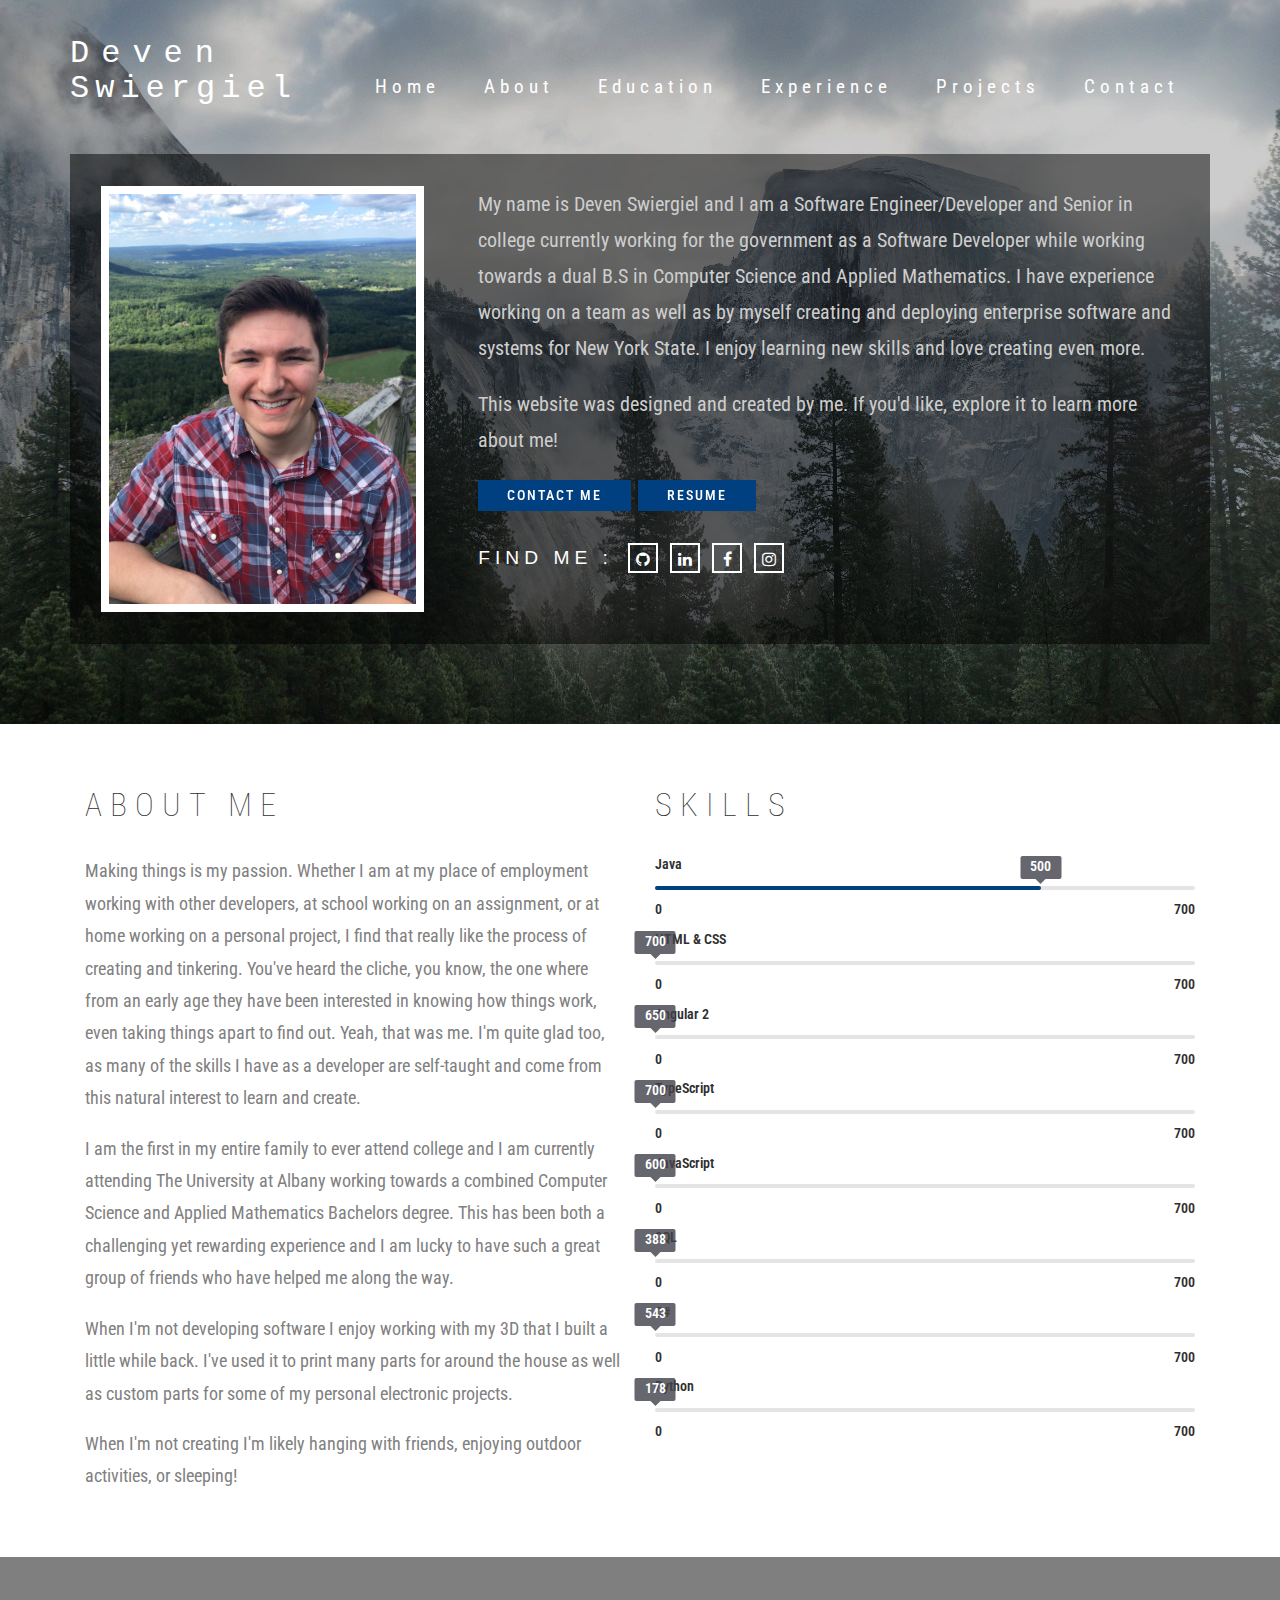
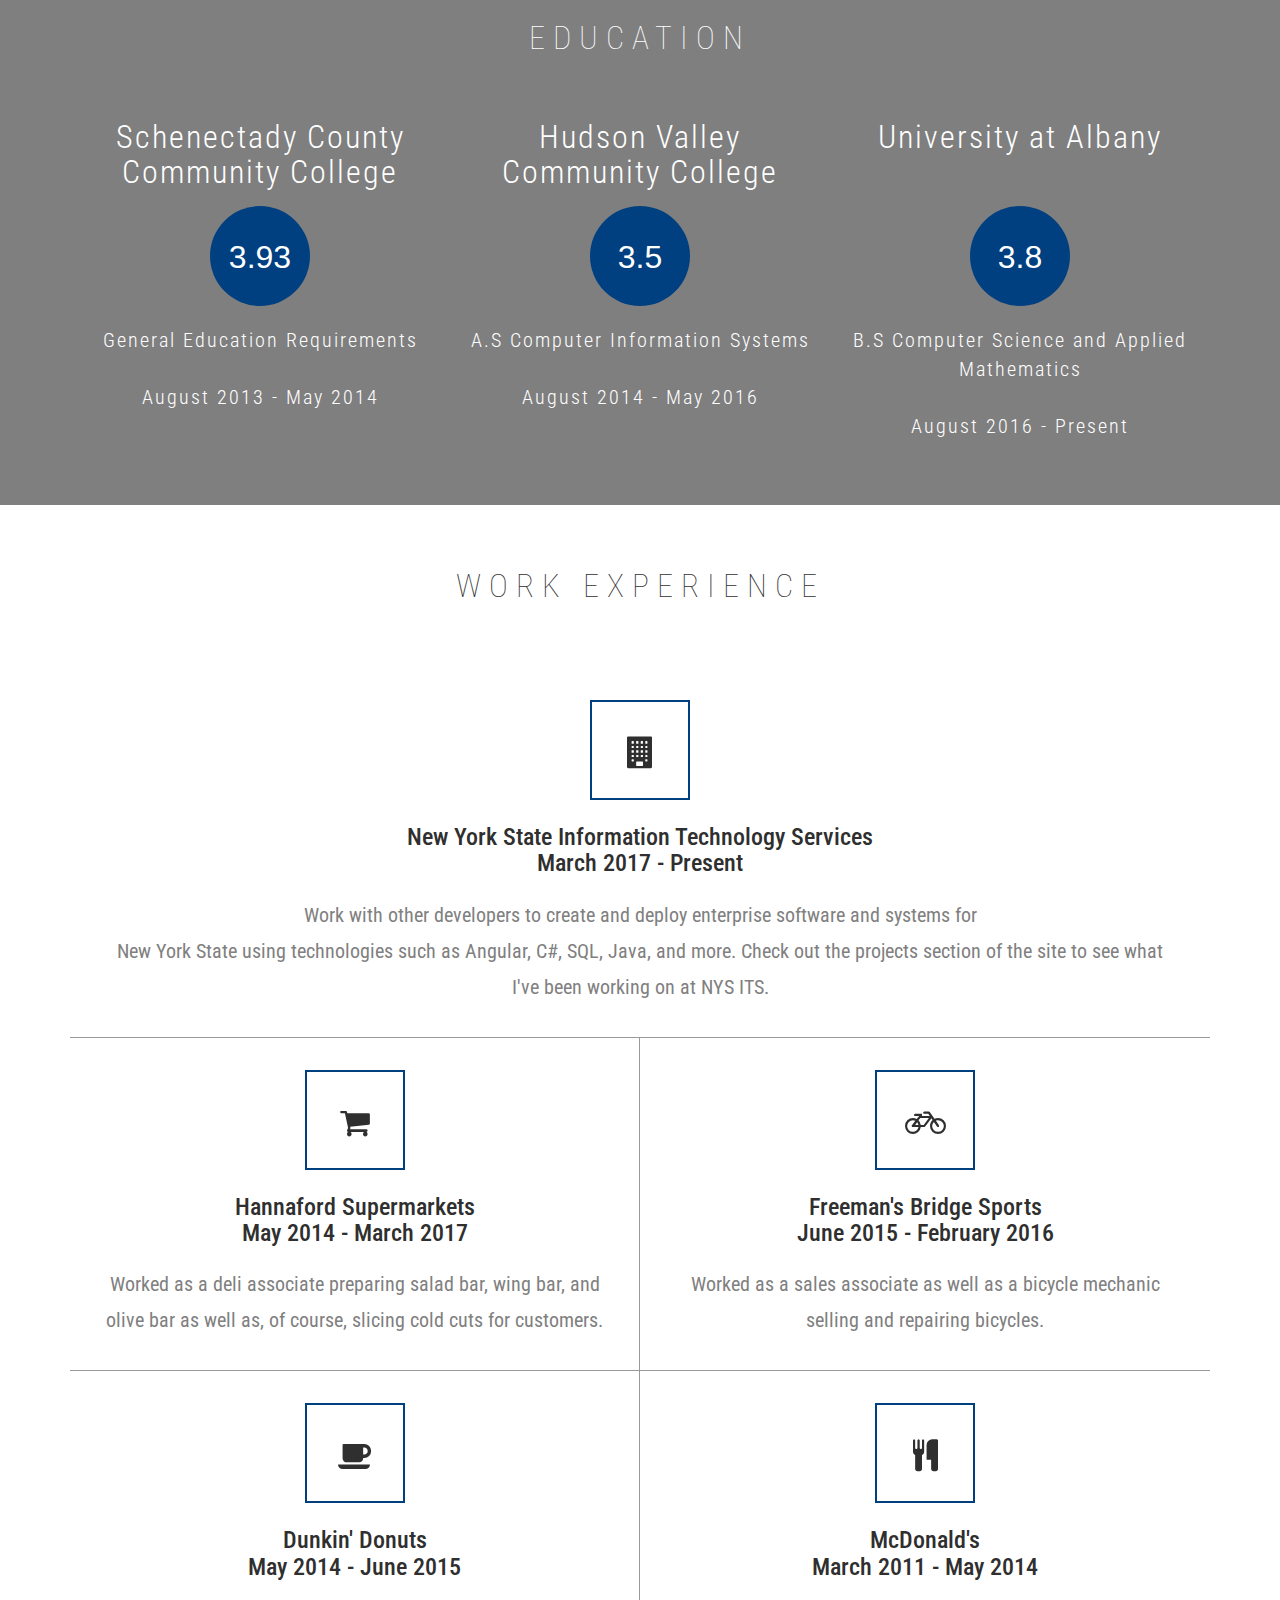
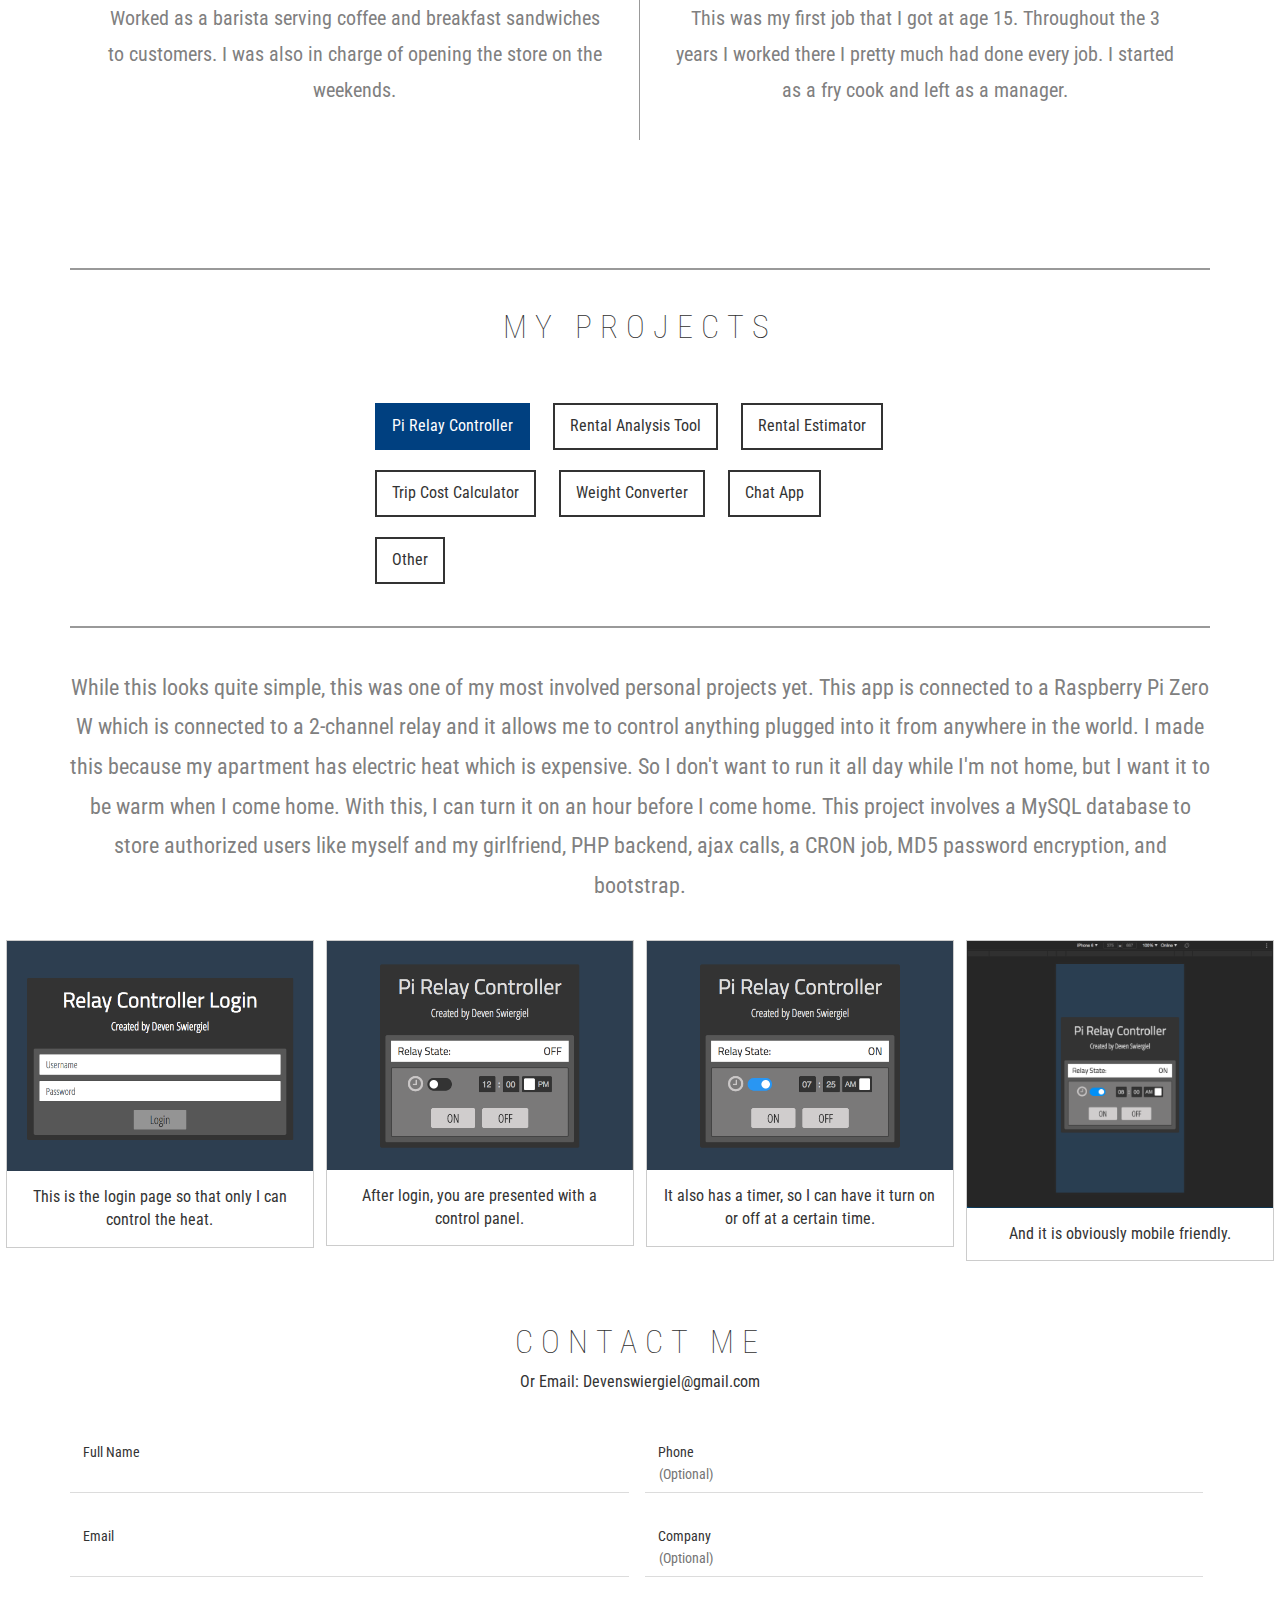
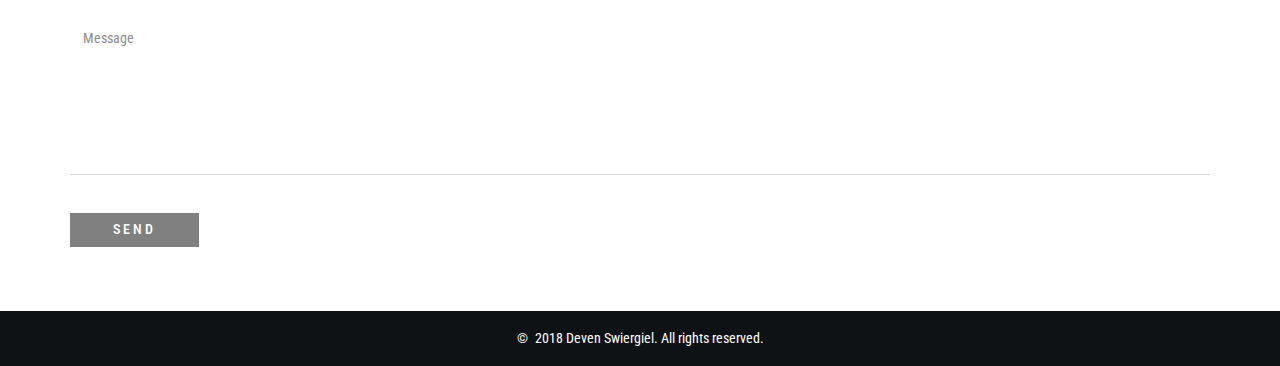
==== web/index.html @ 617fec5a "Works on rental analysis  tool section in projects" ====
<!--
Author: Deven Swiergiel
-->
<!DOCTYPE html>
<html lang="en">

<head>
    <title>Deven Swiergiel</title>
    <meta name="viewport" content="width=device-width, initial-scale=1">
    <meta http-equiv="Content-Type" content="text/html; charset=utf-8" />
    <meta name="keywords" content="Deven Swiergiel, Devin Swiergiel, Devin Sweirgile, Devon Sweirgiel, Devon Swiergiel, Devin Sweirgiel, Deven, Swiergiel, deven swiergile, devin, devon, deven swiergel, 
    swiergel, swiergile, scotia, ny, ualbany, University at Albany, albany, albany ny, devenswiergiel.com, devin swiergiel,
     devon swiergiel, Personal Website, Resume, Mobile, Responsive, Bootstrap Web Templates, 
	Smartphone Compatible web" />
    <script type="application/x-javascript">
        addEventListener("load", function() { setTimeout(hideURLbar, 0); }, false); function hideURLbar(){ window.scrollTo(0,1); }
    </script>

    <!-- bootstrap-css -->
    <link href="css/bootstrap.css" rel="stylesheet" type="text/css" media="all" />

    <!-- css -->
    <link rel="stylesheet" href="css/style.css" type="text/css" media="all" />

    <!-- font-awesome icons -->
    <link href="css/font-awesome.css" rel="stylesheet">

    <!-- font -->
    <link href="//fonts.googleapis.com/css?family=Roboto+Slab:100,300,400,700" rel="stylesheet">
    <link href='//fonts.googleapis.com/css?family=Roboto+Condensed:400,700italic,700,400italic,300italic,300' rel='stylesheet'
        type='text/css'>

    <script src="js/jquery-1.11.1.min.js"></script>
    <script src="js/bootstrap.js"></script>
    <!-- menu -->
    <link rel="stylesheet" href="css/main.css">
    <script type="text/javascript" src="js/main.js"></script>


    <!-- For hiding and showing menu button and bar according to scroll height  -->
    <script>
        $(window).bind('scroll load', function () {

            // if window is wide enough to display full menu
            if ($(window).width() > 1200) {

                if ($(window).scrollTop() < 75) {
                    $('#toggle_m_nav').hide();

                }
                else {
                    $('#toggle_m_nav').show();

                }
            } else { // otherwise show floating hamburger menu button
                $('#toggle_m_nav').show();

            }
        });
        // if the window is resized
        $(window).bind('resize load', function () {
            if ($(window).width() < 1200) {
                $('#toggle_m_nav').show();

                $('#largeMenu').hide();
            }
            else {
                $('#toggle_m_nav').hide();
                $('#m_nav_container').hide();
                $('#largeMenu').show();
            }
        });

        //hides the dropdown menu if the fixed menu is in site 
        $(window).bind('scroll', function () {
            if ($(window).scrollTop() < 75) {
                $('#m_nav_container').hide();
            }

        });

    </script>
    <!-- //menu -->
</head>

<!-- Uncomment for QR version -->
<!-- <body onload="popup()"> -->

<body>
    <!-- banner -->
    <div class="banner" id="home">
        <!-- menu -->
        <div id="toggle_m_nav">
            <div id="m_nav_menu" class="m_nav">
                <div class="m_nav_ham" id="m_ham_1"></div>
                <div class="m_nav_ham" id="m_ham_2"></div>
                <div class="m_nav_ham" id="m_ham_3"></div>
            </div>
        </div>

        <!--hides the menu button until main menu is out of sight  -->
        <div id="m_nav_container" class="m_nav">
            <ul id="m_nav_list" class="m_nav">
                <li class="m_nav_item" id="m_nav_item_1">
                    <a href="#home">Home</a>
                </li>
                <li class="m_nav_item" id="moble_nav_item_2">
                    <a href="#about">About</a>
                </li>
                <li class="m_nav_item" id="moble_nav_item_3">
                    <a href="#education">Education</a>
                </li>
                <li class="m_nav_item" id="moble_nav_item_4">
                    <a href="#experience">Experience</a>
                </li>
                <li class="m_nav_item" id="moble_nav_item_5">
                    <a href="#projects">Projects</a>
                </li>
                <li class="m_nav_item" id="moble_nav_item_6">
                    <a href="#contact">Contact</a>
                </li>
            </ul>
        </div>



        <div class="container">
            <div class="agile-logo" style="position:relative;">
                <h1 style="display: inline-block;">
                    <a href="index.html">Deven
                        <span>Swiergiel</span>
                    </a>
                </h1>
            </div>

            <div id="largeMenu" class="mainMenu">
                <ul id="m_nav_list" class="m_nav">
                    <li class="m_nav_item" id="m_nav_item_1">
                        <a href="#home">Home</a>
                    </li>
                    <li class="m_nav_item" id="moble_nav_item_2">
                        <a href="#about">About</a>
                    </li>
                    <li class="m_nav_item" id="moble_nav_item_3">
                        <a href="#education">Education</a>
                    </li>
                    <li class="m_nav_item" id="moble_nav_item_4">
                        <a href="#experience">Experience</a>
                    </li>
                    <li class="m_nav_item" id="moble_nav_item_5">
                        <a href="#projects">Projects</a>
                    </li>
                    <li class="m_nav_item" id="moble_nav_item_6">
                        <a href="#contact">Contact</a>
                    </li>
                </ul>
            </div>

            <!-- menu -->

            <div class="w3l-banner-grids">

                <div class="col-md-12">

                    <div class="banner-right-img">
                        <img src="images/1.jpg" alt="Picture of Deven Swiergiel" />
                    </div>


                    <div class="banner-right-info">
                        <p class="aboutMe" style="margin-top: 0px;">My name is Deven Swiergiel and I am a Software Engineer/Developer and Senior in college currently
                            working for the government as a Software Developer while working towards a dual B.S in Computer
                            Science and Applied Mathematics. I have experience working on a team as well as by myself creating
                            and deploying enterprise software and systems for New York State. I enjoy learning new skills
                            and love creating even more.</p>
                        <p>This website was designed and created by me. If you'd like, explore it to learn more about me!</p>
                        <!--Popup Modal for QR code site  -->

                        <!-- The Modal  -->

                        <!-- <div id="myModal" class="modal"> -->

                        <!-- Modal content -->
                        <!-- <div class="modal-content">
                                <div class="modal-header">
                                    <span class="close">&times;</span>
                                    <h3 style="margin: 0px; font-weight: 100; letter-spacing: 4px;">Hello Prospective Employer</h3>
                                </div>
                                <div class="modal-body">
                                    <p style="margin: 0px; text-align: center;" class="mobileModalText">I'm glad the QR Code caught your attention!</p>
                                    <p style="text-align: center;" class="mobileModalText">While this site is fully responsive for mobile devices, the truth is, I really just made
                                        the QR code so you'd notice my resume in a sea of others. If you are on a mobile
                                        device consider visiting on a desktop; it looks even better!</p>
                                </div>
                                <div class="modal-footer">
                                    <h3 style="margin: 0px; font-weight: 100; letter-spacing: 4px;">Deven Swiergiel</h3>
                                </div>
                            </div>
                        </div>-->

                        <!-- <script>
                            // Get the modal
                            var modal = document.getElementById('myModal');

                            // Get the button that opens the modal
                            var btn = document.getElementById("myBtn");

                            // Get the <span> element that closes the modal
                            var span = document.getElementsByClassName("close")[0];

                            // When the user clicks the button, open the modal 

                            function popup() {

                                modal.style.display = "block";

                            };
                            // When the user clicks on <span> (x), close the modal
                            span.onclick = function () {
                                modal.style.display = "none";
                            }

                            // When the user clicks anywhere outside of the modal, close it
                            window.onclick = function (event) {
                                if (event.target == modal) {
                                    modal.style.display = "none";
                                }
                            }
                        </script> -->
                        <!--//Popup Modal for QR code site  -->

                    </div>

                    <!--<div class="clearfix"> </div>-->
                    <div id="buttonCluster" class="banner-right-info">
                        <div style="margin-bottom: 10px">
                            <div class="w3-button infoButtons" style="float: left; width: 160px; ">
                                <div class="w3-button-info m_nav_item navBtn">
                                    <a class="hvr-sweep-to-bottom" style="letter-spacing: 2px; font-weight: 500!important" href="#contact">Contact Me</a>
                                </div>

                            </div>
                            <div class="w3-button infoButtons" style="display: inline-block; width: 160px;">
                                <div class="w3-button-info resume navBtn">
                                    <a class="hvr-sweep-to-bottom" style="letter-spacing: 2px; font-weight: 500!important" href="http://devenswiergiel.com/currentresume.pdf"
                                        target="_blank">Resume</a>
                                </div>
                            </div>
                        </div>
                        <div class="social-grids infoButtons">
                            <div class="social-info" style="width: 150px;">
                                <h4 id="FindMe">Find me : </h4>
                            </div>
                            <div class="agileinfo-social-grids">
                                <ul>

                                    <li>
                                        <a href="https://github.com/dSwiergiel" target="_blank">
                                            <i class="fa fa-github"></i>
                                        </a>
                                    </li>
                                    <!-- linkedin profile needs works! -->
                                    <li>
                                        <a href="https://www.linkedin.com/in/deven-swiergiel-155123140/" target="_blank">
                                            <i class="fa fa-linkedin"></i>
                                        </a>
                                    </li>
                                    <li>
                                        <a href="https://www.facebook.com/devenswiergiel" target="_blank">
                                            <i class="fa fa-facebook"></i>
                                        </a>
                                    </li>
                                    <li>
                                        <a href="https://www.instagram.com/swurgz/?hl=en" target="_blank">
                                            <i class="fa fa-instagram"></i>
                                        </a>
                                    </li>
                                </ul>
                            </div>
                            <div class="clearfix"> </div>
                        </div>
                    </div>
                </div>

                <div class="clearfix"> </div>
            </div>
        </div>
    </div>
    <!-- //banner -->

    <!-- about -->
    <div class="about" id="about">
        <div class="container">
            <div class="wthree-about-grids">
                <div class="col-md-6 wthree-about-left">
                    <h3>About Me</h3>

                    <p>Making things is my passion. Whether I am at my place of employment working with other developers, at
                        school working on an assignment, or at home working on a personal project, I find that really like
                        the process of creating and tinkering. You've heard the cliche, you know, the one where from an early
                        age they have been interested in knowing how things work, even taking things apart to find out. Yeah,
                        that was me. I'm quite glad too, as many of the skills I have as a developer are self-taught and
                        come from this natural interest to learn and create.</p>

                    <p>I am the first in my entire family to ever attend college and I am currently attending The University
                        at Albany working towards a combined Computer Science and Applied Mathematics Bachelors degree. This
                        has been both a challenging yet rewarding experience and I am lucky to have such a great group of
                        friends who have helped me along the way.</p>

                    <p>When I'm not developing software I enjoy working with my 3D that I built a little while back. I've used
                        it to print many parts for around the house as well as custom parts for some of my personal electronic
                        projects.
                    </p>

                    <p>When I'm not creating I'm likely hanging with friends, enjoying outdoor activities, or sleeping!</p>

                </div>

                <div class="col-md-6 wthree-about-right">
                    <h3>Skills</h3>
                    <div class="skills-bar">
                        <section class='bar'>
                            <section class='wrap'>
                                <div class='wrap_right'>
                                    <div class='bar_group'>
                                        <div class='bar_group__bar thin' label='Java' show_values='true' tooltip='true' value='500'></div>
                                        <div class='bar_group__bar thin' label='HTML & CSS' show_values='true' tooltip='true' value='700'></div>
                                        <div class='bar_group__bar thin' label='Angular 2' show_values='true' tooltip='true' value='650'></div>
                                        <div class='bar_group__bar thin' label='TypeScript' show_values='true' tooltip='true' value='700'></div>
                                        <div class='bar_group__bar thin' label='JavaScript' show_values='true' tooltip='true' value='600'></div>
                                        <div class='bar_group__bar thin' label='SQL' show_values='true' tooltip='true' value='388'></div>
                                        <div class='bar_group__bar thin' label='C#' show_values='true' tooltip='true' value='543'></div>
                                        <div class='bar_group__bar thin' label='Python' show_values='true' tooltip='true' value='178'></div>

                                    </div>
                                    <div class='clear'></div>
                            </section>
                        </section>
                        </div>
                    </div>
                    <div class="clearfix"> </div>
                </div>
            </div>
        </div>
        <script src="js/bars.js"></script>
        <!-- //about -->

        <!-- education -->
        <div class="jarallax education" id="education">
            <div class="container">
                <div class="w3-agileits-education-heading">
                    <h3>Education</h3>
                </div>
                <div class="agile-education-grids">

                    <div id="educationTop" class="col-sm-4 agile-education-grid gpaToolTip">
                        <h4 style="letter-spacing: 2px; font-weight: 300!important">Schenectady County Community College</h4>
                        <div class="gpaToolTip">
                            <span class="gpaTipText">GPA</span>
                            <i id="sch" class="fa fa-blank " aria-hidden="true">3.93</i>
                        </div>
                        <p style="margin-bottom: 20px; letter-spacing: 2px; font-weight: 300!important">General Education Requirements
                            <br>
                            <br> August 2013 - May 2014
                        </p>
                    </div>
                    <div id="educationMiddle" class="col-sm-4 agile-education-grid gpaToolTip">
                        <h4 style="letter-spacing: 2px; font-weight: 300!important">Hudson Valley Community College</h4>
                        <div class="gpaToolTip">
                            <span class="gpaTipText">GPA</span>
                            <i id="hud" class="fa fa-blank" aria-hidden="true">3.5</i>
                        </div>
                        <p style="margin-bottom: 20px; letter-spacing: 2px; font-weight: 300!important">A.S Computer Information Systems
                            <br>
                            <br> August 2014 - May 2016
                        </p>
                    </div>
                    <div></div>
                    <div id="educationBottom" class="col-sm-4 agile-education-grid gpaToolTip">
                        <h4 style="letter-spacing: 2px; font-weight: 300!important">University at Albany
                            <br>
                            <br>
                        </h4>
                        <div class="gpaToolTip">
                            <span class="gpaTipText">GPA</span>
                            <i id="UA" class="fa fa-blank" aria-hidden="true">3.8</i>
                        </div>
                        <p style="letter-spacing: 2px; font-weight: 300!important">B.S Computer Science and Applied Mathematics
                            <br>
                            <br> August 2016 - Present
                        </p>
                    </div>
                    <div class="clearfix"> </div>
                </div>
                <script src="js/jarallax.js"></script>
                <script src="js/SmoothScroll.min.js"></script>
                <script type="text/javascript">
                    /* init Jarallax */
                    $('.jarallax').jarallax({
                        speed: 0.1,
                        imgWidth: 1366,
                        imgHeight: 768
                    })
                </script>
            </div>
        </div>
        <!-- //education -->

        <!-- experience -->
        <div class="experience" id="experience">
            <div class="container">
                <div class="w3-agileits-education-heading experience-heading">
                    <h3>Work Experience</h3>
                </div>
                <div class="w3-agile-experience-grids">
                    <div class="experience-top-grids">
                        <div class="col-md-12 experience-grid experience-grid1">
                            <div class="experience-grid-icon icon-left hvr-radial-out">
                                <i class="fa fa-building" aria-hidden="true"></i>
                            </div>
                            <div class="experience-grid-info">
                                <h5>New York State Information Technology Services
                                    <br> March 2017 - Present</h5>
                                <p>Work with other developers to create and deploy enterprise software and systems for
                                    <br> New York State using technologies such as Angular, C#, SQL, Java, and more. Check out
                                    the projects section of the site to see what I've been working on at NYS ITS.</p>
                            </div>
                        </div>
                        <div class="clearfix"> </div>
                    </div>
                    <div class="experience-top-grids">
                        <div class="col-md-6 experience-grid">
                            <div class="experience-grid-icon icon-left hvr-radial-out">
                                <i class="fa fa-shopping-cart" aria-hidden="true"></i>
                            </div>
                            <div class="experience-grid-info">
                                <h5>Hannaford Supermarkets
                                    <br> May 2014 - March 2017</h5>
                                <p>Worked as a deli associate preparing salad bar, wing bar, and olive bar as well as, of course,
                                    slicing cold cuts for customers.
                                </p>
                            </div>
                        </div>
                        <div class="col-md-6 experience-grid experience-grid1">
                            <div class="experience-grid-icon icon-left hvr-radial-out">
                                <i class="fa fa-bicycle" aria-hidden="true"></i>
                            </div>
                            <div class="experience-grid-info">
                                <h5>Freeman's Bridge Sports
                                    <br>June 2015 - February 2016</h5>
                                <p>Worked as a sales associate as well as a bicycle mechanic selling and repairing bicycles.</p>
                            </div>
                        </div>
                        <div class="clearfix"> </div>
                    </div>
                    <div class="experience-top-grids">
                        <div class="col-md-6 experience-grid experience-grid2">
                            <div class="experience-grid-icon icon-left hvr-radial-out">
                                <i class="fa fa-coffee" aria-hidden="true"></i>
                            </div>
                            <div class="experience-grid-info">
                                <h5>Dunkin' Donuts
                                    <br>May 2014 - June 2015</h5>
                                <p>Worked as a barista serving coffee and breakfast sandwiches to customers. I was also in charge
                                    of opening the store on the weekends.</p>
                            </div>
                        </div>
                        <div class="col-md-6 experience-grid experience-grid3">
                            <div class="experience-grid-icon icon-left hvr-radial-out">
                                <i class="fa fa-cutlery" aria-hidden="true"></i>
                            </div>
                            <div class="experience-grid-info">
                                <h5>McDonald's
                                    <br>March 2011 - May 2014</h5>
                                <p>This was my first job that I got at age 15. Throughout the 3 years I worked there I pretty
                                    much had done every job. I started as a fry cook and left as a manager.</p>
                            </div>
                        </div>
                        <div class="clearfix"> </div>
                    </div>
                </div>
            </div>
        </div>
        <!-- //experience -->

        <!-- projects -->
        <div class="projects" id="projects">
            <div class="container">
                <div class="border" style="margin-bottom: 40px;"></div>
                <div class="w3-agileits-education-heading experience-heading">
                    <h3>My Projects</h3>
                </div>
            </div>

            <div class="bs-example bs-example-tabs" role="tabpanel" data-example-id="togglable-tabs">
                <ul id="myTab" class="nav nav-tabs" role="tablist">

                    <li role="presentation" class="active">
                        <a href="#home-main" id="home-tab" role="tab" data-toggle="tab" aria-controls="home" aria-expanded="true">Pi Relay Controller</a>
                    </li>
                    <li role="presentation">
                        <a href="#RentalAnalysis" id="RentalAnalysis-tab" role="tab" data-toggle="tab" aria-controls="RentalAnalysis">Rental Analysis Tool</a>
                    </li>
                    <!-- <li role="presentation">
                        <a href="#NYSITS" id="NYSITS-tab" role="tab" data-toggle="tab" aria-controls="NYSITS">NYS ITS</a>
                    </li> -->
                    <li role="presentation">
                        <a href="#RentalEstimator" role="tab" id="RentalEstimator-tab" data-toggle="tab" aria-controls="learning">Rental Estimator</a>
                    </li>
                    <li role="presentation">
                        <a href="#tripCalc" role="tab" id="tripCalc-tab" data-toggle="tab" aria-controls="tripCalc">Trip Cost Calculator</a>
                    </li>
                    <li role="presentation">
                        <a href="#WeightConverter" role="tab" id="WeightConverter-tab" data-toggle="tab" aria-controls="learning">Weight Converter</a>
                    </li>
                    <li role="presentation">
                        <a href="#chatApp" role="tab" id="chatApp-tab" data-toggle="tab" aria-controls="chatApp">Chat App</a>
                    </li>
                    <li role="presentation">
                        <a href="#other" role="tab" id="other-tab" data-toggle="tab" aria-controls="other">Other</a>
                    </li>
                </ul>
                <div class="container">
                    <div class="border"></div>
                </div>
                <div id="myTabContent" class="tab-content">

                    <!-- PI Relay Controller tab  -->

                    <div role="tabpanel" class="tab-pane fade in active" id="home-main" aria-labelledby="home-tab">
                        <div class="w3_tab_img">


                            <div class="container">
                                <p class="paragraph">While this looks quite simple, this was one of my most involved personal projects yet. This
                                    app is connected to a Raspberry Pi Zero W which is connected to a 2-channel relay and
                                    it allows me to control anything plugged into it from anywhere in the world. I made this
                                    because my apartment has electric heat which is expensive. So I don't want to run it
                                    all day while I'm not home, but I want it to be warm when I come home. With this, I can
                                    turn it on an hour before I come home. This project involves a MySQL database to store
                                    authorized users like myself and my girlfriend, PHP backend, ajax calls, a CRON job,
                                    MD5 password encryption, and bootstrap.</p>
                            </div>

                            <div class="responsive ">
                                <div class="gallery  zoom_Left_Side">
                                    <a target="_blank" href="images/relay_login.png">
                                        <img src="images/relay_login.png" alt="Contacts page" width="600" height="auto">
                                    </a>
                                    <div class="desc">This is the login page so that only I can control the heat.
                                    </div>
                                </div>
                            </div>

                            <div class="responsive ">
                                <div class="gallery zoom_center">
                                    <a target="_blank" href="images/relay_main.png">
                                        <img src="images/relay_main.png" alt="Database page" width="600" height="600">
                                    </a>
                                    <div class="desc">After login, you are presented with a control panel.
                                    </div>
                                </div>
                            </div>

                            <div class="responsive ">
                                <div class="gallery zoom_Right_Side">
                                    <a target="_blank" href="images/relay_timer.png">
                                        <img src="images/relay_timer.png" alt="Image of all pages on mobile device" width="600" height="600">
                                    </a>
                                    <div class="desc">It also has a timer, so I can have it turn on or off at a certain time.</div>
                                </div>
                            </div>
                            <div class="responsive ">
                                <div class="gallery zoom_Right_Side">
                                    <a target="_blank" href="images/relay_mobile.png">
                                        <img src="images/relay_mobile.png" alt="Image of all pages on mobile device" width="600" height="600">
                                    </a>
                                    <div class="desc">And it is obviously mobile friendly.</div>
                                </div>
                            </div>



                            <div class="clearfix"> </div>

                        </div>
                    </div>

                    <!-- Rental Analysis Calculator tab  -->
                    <div role="tabpanel" class="tab-pane fade" id="RentalAnalysis" aria-labelledby="RentalAnalysis-tab">
                        <div class="w3_tab_img">


                            <div class="container">
                                <p class="paragraph">I invest in real estate on the side and this is a tool I created to help easily analyze potential
                                    properties quickly. The next best competitor to this tool is only available to members
                                    who pay $40 a month on a popular RE investing site. This is free (although the ad placement on the tool does generate me some beer
                                    money) and has 90% of the features
                                    of that other tool. It was created using bootstrap with custom CSS on top and a popular data visualization
                                    framework called Highcharts. This tool generates amortization schedules and charts, a cashflow break-even chart, a future projection table, and much more.
                                    <a target="_blank" href="http://devenswiergiel.com/rentalanalysis">Click here to try it out!</a>
                                </p>
                            </div>

                            <div class="responsive">
                                <div class="gallery zoom_Left_Side">
                                    <a target="_blank" href="images/rentalanalysis_property.png">
                                        <img src="images/rentalanalysis_property.png" alt="Contacts edit page" width="600" height="auto">
                                    </a>
                                    <div class="desc">This page allows you to edit contacts and see the Object Stores associated with that
                                        contact.
                                    </div>
                                </div>
                            </div>

                            <div class="responsive">
                                <div class="gallery zoom_center">
                                    <a target="_blank" href="images/rentalanalysis_purchase.png">
                                        <img src="images/rentalanalysis_purchase.png" alt="Contacts page" width="600" height="auto">
                                    </a>
                                    <div class="desc">This shows all the contacts within the system. There will be hundreds once this goes
                                        live.
                                    </div>
                                </div>
                            </div>

                            <div class="responsive">
                                <div class="gallery zoom_center">
                                    <a target="_blank" href="images/rentalanalysis_rental.png">
                                        <img src="images/rentalanalysis_rental.png" alt="Database page" width="600" height="600">
                                    </a>
                                    <div class="desc">This shows all the databases within the system. There will be many more once this goes
                                        live.
                                    </div>
                                </div>
                            </div>

                            <div class="responsive">
                                <div class="gallery zoom_Right_Side">
                                    <a target="_blank" href="images/rentalanalysis_results.png">
                                        <img src="images/rentalanalysis_results.png" alt="Image of all pages on mobile device" width="600" height="600">
                                    </a>
                                    <div class="desc">Responsive pages shown in mobile form-factor.</div>
                                </div>
                            </div>

                            <div class="clearfix"> </div>

                        </div>
                    </div>


                    <!-- NYS ITS tab  -->
                    <!-- <div role="tabpanel" class="tab-pane fade" id="NYSITS" aria-labelledby="NYSITS-tab">
                        <div class="w3_tab_img">

                            <div class="container">
                                <p class="paragraph">This is a web application myself and one other developer have been working on. Below are
                                    pictures of some of the parts I am responsible for on both the front end and back end.
                                    This will be used by New York State ITS employees to manage our use of IBM's FileNet.
                                    It was built using Angular 4 and Bootstrap for the front end, and C#, .net, Rest API,
                                    SQL server, and Entity for the backend.</p>
                            </div>

                            <div class="responsive">
                                <div class="gallery zoom_Left_Side">
                                    <a target="_blank" href="images/Contacts_Edit.png">
                                        <img src="images/Contacts_Edit.png" alt="Contacts edit page" width="600" height="auto">
                                    </a>
                                    <div class="desc">This page allows you to edit contacts and see the Object Stores associated with that
                                        contact.
                                    </div>
                                </div>
                            </div>

                            <div class="responsive">
                                <div class="gallery zoom_center">
                                    <a target="_blank" href="images/Contacts.png">
                                        <img src="images/Contacts.png" alt="Contacts page" width="600" height="auto">
                                    </a>
                                    <div class="desc">This shows all the contacts within the system. There will be hundreds once this goes
                                        live.
                                    </div>
                                </div>
                            </div>

                            <div class="responsive">
                                <div class="gallery zoom_center">
                                    <a target="_blank" href="images/Database.png">
                                        <img src="images/Database.png" alt="Database page" width="600" height="600">
                                    </a>
                                    <div class="desc">This shows all the databases within the system. There will be many more once this goes
                                        live.
                                    </div>
                                </div>
                            </div>

                            <div class="responsive">
                                <div class="gallery zoom_Right_Side">
                                    <a target="_blank" href="images/Responsive.png">
                                        <img src="images/Responsive.png" alt="Image of all pages on mobile device" width="600" height="600">
                                    </a>
                                    <div class="desc">Responsive pages shown in mobile form-factor.</div>
                                </div>
                            </div>


                            <div class="clearfix"> </div>

                        </div>
                    </div> -->

                    <!-- Rental Estimator Tab -->
                    <div role="tabpanel" class="tab-pane fade " id="RentalEstimator" aria-labelledby="RentalEstimator-tab">
                        <div class="w3_tab_img">

                            <div class="container">
                                <p class="paragraph">This is a simple rental estimator web application that I made for a real estate investment
                                    group that I am part of. Given some parameters, this tool will estimate how many properties
                                    and units, along with other metrics, you could have by a certain year assuming you re-invest
                                    monthly cash flow. I plan to add panels projecting and charting equity growth using user-specified
                                    amortization schedules in a later version. It was built using HTML5, CSS3, JavaScript,
                                    FontAwesome, and Bootstrap.
                                    <a target="_blank" href="http://devenswiergiel.com/rentalestimator">Click here to try it out!</a>
                            </div>
                            </p>
                        </div>

                        <div class="responsive">
                            <div class="gallery zoom_Left_Side">
                                <a target="_blank" href="images/Rental_noInput.png">
                                    <img src="images/Rental_noInput.png" alt="Home screen of app" width="400" height="400">
                                </a>
                                <div class="desc">When first opening the app.</div>
                            </div>
                        </div>

                        <div class="responsive">
                            <div class="gallery zoom_center" style="height: 120%; width: 101%">
                                <a target="_blank" href="images/Rental_main.png">
                                    <img src="images/Rental_main.png" alt="Rental Estimator inputs filled in" width="400" height="450">
                                </a>
                                <div class="desc">Shows a projection after user inputs some info.</div>
                            </div>
                        </div>

                        <div class="responsive">
                            <div class="gallery zoom_center">
                                <a target="_blank" href="images/Rental_toolTips.png">
                                    <img src="images/Rental_toolTips.png" alt="Shows tool tips for rental estimator" width="400" height="400">
                                </a>
                                <div class="desc">The rental estimator also has helpful tool tips explaining RE jargon.</div>
                            </div>
                        </div>

                        <div class="responsive">
                            <div class="gallery zoom_Right_Side">
                                <a target="_blank" href="images/Rental_mobile.png">
                                    <img src="images/Rental_mobile.png" alt="Shows the app in mobile form-factors" width="400" height="400">
                                </a>
                                <div class="desc">This is what it looks on mobile devices. Pictures show a 5.5in screen.
                                </div>
                            </div>
                        </div>


                        <div class="clearfix"> </div>
                    </div>


                    <!-- Trip Cost Calculator Tab -->
                    <div role="tabpanel" class="tab-pane fade" id="tripCalc" aria-labelledby="tripCalc-tab">
                        <div class="w3_tab_img">

                            <div class="container">
                                <p class="paragraph">This is another small web application that I made using Bootstrap. It takes basic details
                                    about a trip and calculates things like MPG, trip cost, and if the cost is split, how
                                    much per person.
                                    <a target="_blank" href="http://devenswiergiel.com/tripcostcalculator">Click here to try it out!</a>
                            </div>
                            </p>
                        </div>

                        <div class="responsive">
                            <div class="gallery zoom_Left_Side">
                                <a target="_blank" href="images/trip_Home.png">
                                    <img src="images/trip_Home.png" alt="Home screen of app" width="400" height="400">
                                </a>
                                <div class="desc">This is the home screen of the app.</div>
                            </div>
                        </div>

                        <div class="responsive">
                            <div class="gallery zoom_center">
                                <a target="_blank" href="images/trip_Dynamic.png">
                                    <img src="images/trip_Dynamic.png" alt="Shows app displaying content as the user fills it out" width="400" height="400">
                                </a>
                                <div class="desc">The app shows information dynamically so as the user fills it out, the data is displayed.</div>
                            </div>
                        </div>

                        <div class="responsive">
                            <div class="gallery zoom_center">
                                <a target="_blank" href="images/trip_Completed.png">
                                    <img src="images/trip_Completed.png" alt="Shows app after data has been filled in" width="400" height="400">
                                </a>
                                <div class="desc">This is what it looks like after the info has been fully filled in.</div>
                            </div>
                        </div>

                        <div class="responsive">
                            <div class="gallery zoom_Right_Side">
                                <a target="_blank" href="images/trip_mobile.png">
                                    <img src="images/trip_mobile.png" alt="Shows the app in mobile form-factors" width="400" height="400">
                                </a>
                                <div class="desc">This is what it looks on mobile devices. The left is a 4in screen and the right is a 5.5in
                                    screen.
                                </div>
                            </div>
                        </div>

                        <div class="clearfix"> </div>
                    </div>


                    <!-- Weight Converter Tab -->
                    <div role="tabpanel" class="tab-pane fade" id="WeightConverter" aria-labelledby="WeightConverter-tab">
                        <div class="w3_tab_img">

                            <div class="container">
                                <p class="paragraph">This is a small web application that I made one morning. It uses Bootstrap for styling and
                                    basic logic for the conversions. The app is fully responsive for mobile optimization.
                                    <a target="_blank" href="http://devenswiergiel.com/weightconverter">Click here to try it out!</a>
                            </div>
                            </p>
                        </div>

                        <div class="responsive">
                            <div class="gallery zoom_Left_Side">
                                <a target="_blank" href="images/Select_weight.png">
                                    <img src="images/Select_weight.png" alt="Home screen of app" width="400" height="400">
                                </a>
                                <div class="desc">Select unit from a dropdown to convert</div>
                            </div>
                        </div>

                        <div class="responsive">
                            <div class="gallery zoom_center" style="height: 120%; width: 101%">
                                <a target="_blank" href="images/Weight_Selected.png">
                                    <img src="images/Weight_Selected.png" alt="Selected weight to convert to image" width="400" height="450">
                                </a>
                                <div class="desc">After unit has been selected, enter a weight to convert.</div>
                            </div>
                        </div>

                        <div class="responsive">
                            <div class="gallery zoom_center">
                                <a target="_blank" href="images/Converted.png">
                                    <img src="images/Converted.png" alt="unit converted" width="400" height="400">
                                </a>
                                <div class="desc">This is what it looks like once the weight has been converted.</div>
                            </div>
                        </div>

                        <div class="responsive">
                            <div class="gallery zoom_Right_Side">
                                <a target="_blank" href="images/weight_mobile.png">
                                    <img src="images/weight_mobile.png" alt="Shows the app in mobile form-factors" width="400" height="400">
                                </a>
                                <div class="desc">This is what it looks on mobile devices. The left is a 4in screen and the right is a 5.5in
                                    screen.
                                </div>
                            </div>
                        </div>


                        <div class="clearfix"> </div>
                    </div>

                    <!-- Chat App Tab -->
                    <div role="tabpanel" class="tab-pane fade" id="chatApp" aria-labelledby="chatApp-tab">
                        <div class="w3_tab_img">

                            <div class="container">
                                <p class="paragraph">This is a small web app that I made using Angular 4, Google's Material Design assets, and
                                    Node.js. It is fully functional and in fact, my friends and I actually used it for a
                                    little while to chat amongst each other.
                                </p>
                            </div>

                            <div class="responsive">
                                <div class="gallery zoom_Left_Side">
                                    <a target="_blank" href="images/chat_home.png">
                                        <img src="images/chat_Home.png" alt="Home screen of app" style="width: 50%; height: 50%;" width="400" height="400">

                                    </a>
                                    <a target="_blank" href="images/chat_Register.png">

                                        <img src="images/chat_Register.png" alt="Shows the registration page" style="width: 50%; height: 50%; float: right;" width="400"
                                            height="400">
                                    </a>
                                    <div class="desc">Left: Home screen of app. Right: Registration for app.</div>
                                </div>
                            </div>

                            <div class="responsive">
                                <div class="gallery zoom_center">
                                    <a target="_blank" href="images/chat_Message.png">
                                        <img src="images/chat_Message.png" alt="Shows app displaying content as the user fills it out" style="width: 50%; height: 50%;"
                                            width="400" height="400">
                                    </a>
                                    <a target="_blank" href="images/chat_UserMessages.png">
                                        <img src="images/chat_UserMessages.png" alt="Shows app displaying content as the user fills it out" style="width: 50%; height: 50%; float: right;"
                                            width="400" height="400">
                                    </a>
                                    <div class="desc">Left: Screen once registered and logged in. Right: When the user clicks on a name it
                                        shows all messages sent from that user.</div>
                                </div>
                            </div>

                            <div class="responsive">
                                <div class="gallery zoom_center">
                                    <a target="_blank" href="images/chat_ChangeName.png">
                                        <img src="images/chat_ChangeName.png" alt="Shows app displaying content as the user fills it out" style="width: 50%; height: 50%;"
                                            width="400" height="400">
                                    </a>
                                    <a target="_blank" href="images/chat_Longin.png">
                                        <img src="images/chat_Longin.png" alt="Shows app displaying content as the user fills it out" style="width: 50%; height: 50%; float: right;"
                                            width="400" height="400">
                                    </a>
                                    <div class="desc">Left: When the user clicks their name, they can change their info. Right: Shows the login
                                        screen.
                                    </div>
                                </div>
                            </div>

                            <div class="responsive">
                                <div class="gallery zoom_Right_Side">
                                    <a target="_blank" href="images/chat_Desktop.png">
                                        <img src="images/chat_Desktop.png" alt="Shows the app in desktop form-factors" width="400" height="400">
                                    </a>
                                    <div class="desc">This is what it looks on desktop.</div>
                                </div>
                            </div>

                            <div class="clearfix"> </div>
                        </div>
                    </div>

                    <!-- Other Tab -->
                    <div role="tabpanel" class="tab-pane fade" id="other" aria-labelledby="other-tab">
                        <div class="w3_tab_img">

                            <div class="container">
                                <p class="paragraph">I have worked on many other projects over the years, this website being one of them, however,
                                    many of them do not have GUI's and the ones that do I feel are not exciting enough to
                                    showcase here. Either way, if you'd like to take a look at them, check out my

                                    <a href="https://github.com/dSwiergiel" target="_blank">GitHub account</a>.

                                </p>
                            </div>

                            <div class="container">
                                <div class="border"></div>
                            </div>
                            <div class="clearfix"> </div>
                        </div>
                    </div>

                </div>
            </div>

            <!-- <script src="js/jquery.tools.min.js"></script>
            <script src="js/jquery.mobile.custom.min.js"></script>
            <script src="js/jquery.cm-overlay.js"></script>
            <script>
                $(document).ready(function () {
                    $('.cm-overlay').cmOverlay();
                });
            </script> -->

        </div>
        <!-- //projects -->


        <!-- contact -->

        <!-- GOOGLE'S reCAPTCHA -->
        <script src='https://www.google.com/recaptcha/api.js'></script>

        <!-- Script to validate whether the catpcha has been checked, otherwise, keep send button disabled -->
        <script>

            function enableBtn() {
                document.getElementById("submitButton").disabled = false;
            }
        </script>

        <!-- Grey out submit button while it's disabled(until user verifies through google's reCAPTCHA)-->
        <style>
            html input[disabled] {
                color: white!important;
                background-color: grey!important;
                border: grey!important;
                /* background-color: #004080!important;
                border: #004080!important; */
            }
        </style>
        <div class="contact" style="padding-top: 0px;" id="contact">
            <div class="container">
                <div class="w3-agileits-education-heading experience-heading">
                    <h3 style="margin-bottom: 10px;">Contact Me</h3>
                    <p style="text-align: center;">Or Email: Devenswiergiel@gmail.com</p>
                </div>
                <div class="contact-form">
                    <form name="myemailform" action="recaptcha-send-email.php" enctype="multipart/form-data" method="post">
                        <div class="fields-grid">
                            <div class="styled-input agile-styled-input-top">
                                <input type="text" name="name" required="">
                                <label>Full Name</label>
                                <span></span>
                            </div>
                            <div class="styled-input agile-styled-input-top">
                                <input type="text" name="phone" placeholder="(Optional)">
                                <label>Phone</label>
                                <span></span>
                            </div>
                            <div class="styled-input">
                                <input type="email" name="email" required="">
                                <label>Email</label>
                                <span></span>
                            </div>
                            <div class="styled-input">
                                <input type="text" name="company" placeholder="(Optional)">
                                <label>Company</label>
                                <span></span>
                            </div>
                            <div class="clearfix"> </div>
                        </div>
                        <div class="styled-input textarea-grid">
                            <textarea name="message" required=""></textarea>
                            <label>Message</label>
                            <span></span>
                        </div>

                        <div class="g-recaptcha" data-sitekey="6Le7zTYUAAAAAJV1h5fxP0d1FZJYGF_P2pFuJRFc" data-callback="enableBtn"></div>
                        <input disabled style="letter-spacing: 3px; font-weight: 500!important" id="submitButton" type="submit" value="SEND">
                    </form>
                </div>
            </div>
        </div>
        <!-- //contact -->

        <!-- copyright -->
        <div class="agileits-w3layouts-footer">
            <div class="container">
                <script>
                    var count = 0;
                    function easter() {

                        count++;
                        if (count >= 3) {
                            window.location = "http://devenswiergiel.com/easteregg";
                        }
                    }
                </script>
                <p onClick="easter()" style="display: inline-block">© </p>
                <p style="display: inline-block">&nbsp;2018 Deven Swiergiel. All rights reserved.</p>
            </div>
        </div>
        <!-- //copyright -->




</body>

</html>
---- web/css/style.css ----
.modal {
    display: none;
    position: fixed;
    z-index: 1;
    padding-top: 100px;
    left: 0;
    top: 0;
    width: 100%;
    height: 100%;
    overflow: auto;
    background-color: rgb(0, 0, 0);
    background-color: rgba(0, 0, 0, 0.4);
    opacity: .9;
}

.modal-content {
    position: relative;
    background-color: #fefefe;
    margin: auto;
    padding: 0;
    max-width: 600px;
    box-shadow: 0 4px 8px 0 rgba(0, 0, 0, 0.2), 0 6px 20px 0 rgba(0, 0, 0, 0.19);
    -webkit-animation-name: animatetop;
    -webkit-animation-duration: 0.4s;
    animation-name: animatetop;
    animation-duration: 0.4s
}

@media(max-width:500px) {
    .modal-content {
        width: 80%;
        font-size: 18px;
    }
    .modal {
        padding-top: 25%;
    }
}

@media(max-width:340px) {
    .modal-content {
        width: 95%;
        font-size: 16px;
    }
    .modal {
        padding-top: 23%;
    }
}

@-webkit-keyframes animatetop {
    from {
        top: -300px;
        opacity: 0
    }
    to {
        top: 0;
        opacity: 1
    }
}

@keyframes animatetop {
    from {
        top: -300px;
        opacity: 0
    }
    to {
        top: 0;
        opacity: 1
    }
}

.close {
    color: white;
    opacity: 1;
    float: right;
    font-size: 28px;
    font-weight: bold;
}

.close:hover, .close:focus {
    color: #000;
    text-decoration: none;
    cursor: pointer;
}

.modal-header {
    background-color: #333;
    color: white;
    padding: 10px;
}

.modal-body {
    background-color: black;
}

.modal-footer {
    padding: 15px;
    background-color: #333;
    color: white;
}

div.gallery {
    border: 1px solid #ccc;
}

div.gallery:hover {
    border: 1px solid #777;
}

div.gallery img {
    width: 100%;
    height: 100%;
}


div.desc {
    padding: 15px;
    text-align: center;
    background-color: white;
}

* {
    box-sizing: border-box;
}

.responsive {
    padding: 0 6px;
    float: left;
    width: 24.99999%;
}

.paragraph {
    margin-top: 20px;
    margin-bottom: 35px;
    max-width: 1140px;
    margin-left: auto;
    margin-right: auto;
    text-align: center;
    line-height: 1.8em;
    font-size: 22px;
    color: grey;
}

@media only screen and (max-width:1200px) {
    .responsive {
        width: 50%;
    }
}

@media only screen and (max-width:600px) {
    .responsive {
        width: 100%;
    }
}

.border {
    margin-left: auto;
    margin-right: auto;
    margin-bottom: 20px;
    max-width: 1240px;
    border-spacing: 10px;
    border-top: solid 2px #999999;
}

.gpaToolTip {
    position: relative;
    display: inline-block;
}

.gpaToolTip .gpaTipText {
    width: 80px;
    background-color: #3f3f3f;
    color: #fff;
    text-align: center;
    padding: 5px 0;
    border-radius: 6px;
    position: absolute;
    z-index: 1;
    top: 35px;
    left: 10%;
    opacity: 0;
    transition: opacity .5s;
}

.gpaToolTip:hover .gpaTipText {
    visibility: visible;
    opacity: .8;
}

body a {
    transition: 0.5s all;
    -webkit-transition: 0.5s all;
    -o-transition: 0.5s all;
    -moz-transition: 0.5s all;
    -ms-transition: 0.5s all;
}

html, body {
    font-size: 100%;
    font-family: 'Roboto Condensed', sans-serif;
}

body {
    background: #FFFFFF;
}

.mainMenu {
    margin-left: 300px;
    position: absolute;
    max-width: 900px;
    top: 20px;
}

.banner {
    background: url(../images/1280x800-134779-os-x-wallpapers-location.jpg) no-repeat 0px 0;
    background-size: cover;
    padding: 1em 0 5em;
    box-shadow: 100vw 100vh rgba(0, 0, 0, .2) inset; 
}

.agile-logo {
    margin-top: 20px;
    width: 13%;
}

.agile-logo h1 {
    margin: 0;
    font-size: 2em;
    letter-spacing: 12px;
    font-family: 'Lucida Console', Monaco, monospace;
}

.agile-logo h1 a {
    color: #FFFfff;
    text-decoration: none;
}

.agile-logo h1 a span {
    display: block;
    color: #FFFfff;
    letter-spacing: 6px;
}

.w3l-banner-grids {
    margin: 3em 0 0 0;
    padding: 2em 1em 2em 1em;
    background: rgba(0, 0, 0, 0.5);
}

.w3ls-banner-right {
    float: right;
}

.w3ls-banner-left {
    float: left;
}

.w3ls-banner-left-info {
    padding: 1em 0;
    border-bottom: 1px dashed #fff;
}

.w3ls-banner-left-info h4, .social-info h4 {
    font-size: 1.2em;
    margin: 0;
    /* font-family: 'Roboto Slab', serif; */
    font-family: 'Abel', sans-serif;

    color: #FFFFFF;
    text-transform: uppercase;
    font-weight: 100;
    letter-spacing: 5px;
}

.w3ls-banner-left-info p {
    font-size: .9em;
    margin: 1em 0 0 0;
    color: #cecece;
}

.w3ls-banner-left-info p a {
    font-size: .9em;
    margin: 1em 0 0 0;
    color: #cecece;
    text-decoration: none;
}

.w3ls-banner-left-info p a:hover {
    color: #004080;
}

.w3ls-banner-left-info:nth-child(5) {
    border: none;
}

.banner-right-img {
    float: left;
    width: 30%;
}

.banner-right-img img {
    width: 100%;
    border: solid 8px #ffffff;
}

.banner-right-info {
    float: right;
    width: 65%;
}

.banner-right-info h2 {
    color: #FFFFFF;
    font-size: 1em;
    font-weight: 600;
    margin: 0;
    line-height: 1.5em;
}

.banner-right-info p {
    color: #cecece;
    font-size: 20px;
    margin: 1em 0 0 0;
    line-height: 1.8em;
}

.w3-button {
    margin: 0 0 0 0;
}

.w3-button-info {
    line-height: inherit !important;
}

.w3-button a {
    padding: .5em 2em;
    color: #ffffff !important;
    text-transform: uppercase;
    background: #004080;
    font-weight: 700 !important;
    text-decoration: none !important;
    line-height: initial !important;
    font-size: .9em !important;
    margin: 0 !important;
}

.w3-button a:focus {
    outline: none;
}

#submitButton{
    border-radius: 0px;
}

.hvr-sweep-to-bottom {
    display: inline-block;
    vertical-align: middle;
    -webkit-transform: translateZ(0);
    transform: translateZ(0);
    box-shadow: 0 0 1px rgba(0, 0, 0, 0);
    -webkit-backface-visibility: hidden;
    backface-visibility: hidden;
    -moz-osx-font-smoothing: grayscale;
    position: relative;
    -webkit-transition-property: color;
    transition-property: color;
    -webkit-transition-duration: 0.3s;
    transition-duration: 0.3s;
}

.hvr-sweep-to-bottom:before {
    content: "";
    position: absolute;
    z-index: -1;
    top: 0;
    left: 0;
    right: 0;
    bottom: 0;
    background: #ffffff;
    -webkit-transform: scaleY(0);
    transform: scaleY(0);
    -webkit-transform-origin: 50% 0;
    transform-origin: 50% 0;
    -webkit-transition-property: transform;
    transition-property: transform;
    -webkit-transition-duration: 0.3s;
    transition-duration: 0.3s;
    -webkit-transition-timing-function: ease-out;
    transition-timing-function: ease-out;
}

.hvr-sweep-to-bottom:hover, .hvr-sweep-to-bottom:focus, .hvr-sweep-to-bottom:active {
    color: #2f2f2f !important;
}

.hvr-sweep-to-bottom:hover:before, .hvr-sweep-to-bottom:focus:before, .hvr-sweep-to-bottom:active:before {
    -webkit-transform: scaleY(1);
    transform: scaleY(1);
}

.social-grids {
    margin: 2em 0 0 0;
}

.social-info {
    float: left;
    width: 20%;
}

.social-info h4 {
    margin: .2em 0 0 0 !important;
}

.agileinfo-social-grids {
    float: left;
    margin: 0;
}

.agileinfo-social-grids ul {
    padding: 0;
    margin: 0;
}

.agileinfo-social-grids ul li {
    display: inline-block;
    margin: 0 .5em 0 0;
}

.agileinfo-social-grids ul li a {
    color: #FFFFFF;
    text-align: center;
}

.agileinfo-social-grids ul li a i.fa.fa-facebook, .agileinfo-social-grids ul li a i.fa.fa-linkedin, .agileinfo-social-grids ul li a i.fa.fa-instagram, .agileinfo-social-grids ul li a i.fa.fa-github {
    height: 30px;
    width: 30px;
    border: solid 2px #FFFFFF;
    line-height: 29px;
    background: none;
    color: #FFFFFF;
    transition: 0.5s all;
    -webkit-transition: 0.5s all;
    -moz-transition: 0.5s all;
    -o-transition: 0.5s all;
    -ms-transition: 0.5s all;
}

.agileinfo-social-grids ul li a i.fa.fa-facebook:hover {
    border: solid 2px #3b5998;
    background: #3b5998;
    color: #FFFFFF;
}

.agileinfo-social-grids ul li a i.fa.fa-instagram:hover {
    border: solid 2px #f26522;
    background: #e2318d;
    color: #FFFFFF;
}

.agileinfo-social-grids ul li a i.fa.fa-github:hover {
    border: solid 2px grey;
    background: #282828;
    color: #FFFFFF;
}

.agileinfo-social-grids ul li a i.fa.fa-linkedin:hover {
    border: solid 2px #0077B5;
    background: #0077B5;
    color: #FFFFFF;
}

.about, .education, .experience, .feedback, .projects, .contact {
    padding: 4em 0 4em 0;
}

.wthree-about-left h3, .wthree-about-right h3, .w3-agileits-education-heading h3 {
    color: #2f2f2f;
    font-size: 2em;
    margin: 0 0 1em 0;
    /* font-family: 'Roboto Slab', serif; */
    /* font-family: 'Abel', sans-serif; */

    font-weight: 100;
    letter-spacing: 8px;
    text-transform: uppercase;
}

.wthree-about-left h4 {
    color: #2f2f2f;
    font-size: 20px;
    font-weight: 600;
    margin: 0;
    line-height: 1.5em;
}

.wthree-about-left p {
    color: grey;
    font-size: 18px;
    margin: 1em 0 0 0;
    line-height: 1.8em;
}

.wthree-about-left p span {
    display: block;
    margin: 1em 0;
}

.skills-bar .bar_group__bar.thin::before, .skills-bar .bar_group__bar.thick::before {
    display: block;
    content: '';
    position: absolute;
    z-index: -1;
}

.skills-bar .bar_group__bar.thin::before {
    width: 100%;
    height: 4px;
    border-radius: 2px;
    background: #E4E4E4;
}

.skills-bar .bar_group__bar.thin {
    width: 0%;
    height: 4px;
    border-radius: 2px;
    background: #004080;
    margin-bottom: 10px;
    -webkit-transition: width 1s;
    transition: width 1s;
}

.skills-bar .b_label, .skills-bar .bar_label_min, .skills-bar .bar_label_max, .skills-bar .b_tooltip span {
    color: #2f2f2f;
    font-size: .9em;
    font-weight: 600;
}

.skills-bar .bar_label_max {
    position: absolute;
    right: 0;
    margin: 1em 0 0 0;
}

.skills-bar .bar_label_min {
    position: absolute;
    left: 0;
    margin: 1em 0 0 0;
}

.skills-bar .b_tooltip {
    -webkit-transition: all 1s;
    transition: all 1s;
    position: relative;
    float: left;
    left: 100%;
    padding: 4px 10px 7px 10px;
    background-color: rgba(67, 66, 76, 0.81);
    -webkit-transform: translateX(-50%) translateY(-30px);
    -ms-transform: translateX(-50%) translateY(-30px);
    transform: translateX(-50%) translateY(-30px);
    border-radius: 2px;
    line-height: 11px;
}

.skills-bar .b_tooltip span {
    color: white;
}

.skills-bar .b_tooltip--tri {
    width: 0;
    height: 0;
    position: absolute;
    content: '';
    bottom: -5px;
    left: 0;
    right: 0;
    margin: auto;
    display: block;
    border-style: solid;
    border-width: 5px 5px 0 5px;
    border-color: rgba(67, 66, 76, 0.81) transparent transparent transparent;
}

.skills-bar .bar_group__bar:nth-of-type(1) {
    background: #004080;
    z-index: 9990 !important;
}

.skills-bar .bar_group__bar:nth-of-type(2) {
    background: #004080;
}

.skills-bar .bar_group__bar:nth-of-type(3) {
    background: #004080;
}

.skills-bar .bar_group__bar:nth-of-type(4) {
    background: #004080;
}

.skills-bar .bar_group__bar:nth-of-type(5) {
    background: #004080;
}

.bar_group {
    position: relative;
}

.education {
    background: url(../images/books2.jpg) no-repeat 0px 0px;
    background-size: cover;
    box-shadow: 100vw 100vh rgba(0, 0, 0, 0.5) inset;
}

.jarallax {
    position: relative;
    background-size: cover;
    background-repeat: no-repeat;
    background-position: 50% 50%;
}

.w3-agileits-education-heading h3 {
    text-align: center;
    color: #FFFFFF;
}

.agile-education-grids {
    margin: 4em 0 0 0;
}

.agile-education-grid {
    text-align: center;
}

.agile-education-grid h4 {
    color: #FFFFFF;
    font-size: 2em;
    margin: 0 0 .5em 0;
}

.agile-education-grid p {
    color: #FFFFFF;
    font-size: 20px;
    margin: 1em 0 0 0;
    /* font-weight: 600; */
    letter-spacing: 1px;
}

.agile-education-grid i.fa.fa-blank, .agile-education-grid i.fa.fa-user, .agile-education-grid i.fa.fa-trophy {
    color: #FFFFFF;
    font-size: 2em;
    font-family: Sans-serif;
    width: 100px;
    height: 100px;
    background: #004080;
    border-radius: 50%;
    padding: 1.1em 0 0 0;
}

.education-grid2 {
    position: relative;
}

.education-grid2:before {
    content: "";
    height: 2px;
    background: #FFFFFF;
    position: absolute;
    width: 36%;
    top: 100px;
    left: -60px;
    margin-top: 25px;
}

.education-grid2:after {
    content: "";
    height: 2px;
    background: #FFFFFF;
    position: absolute;
    width: 36%;
    top: 100px;
    right: -60px;
    margin-top: 25px;
}

.experience {
    background: #FFFFFF;
}

.experience-heading h3 {
    color: #2f2f2f;
}

.w3-agile-experience-grids {
    margin: 4em 0 0 0;
}

.experience-grid {
    text-align: center;
    padding: 2em;
    border-right: solid 1px #999999;
    border-bottom: solid 1px #999999;
}

.experience-grid-icon i.fa.fa-building, .experience-grid-icon i.fa.fa-coffee, .experience-grid-icon i.fa.fa-shopping-cart, .experience-grid-icon i.fa.fa-bicycle, .experience-grid-icon i.fa.fa-cutlery {
    color: #2f2f2f;
    background: none;
    border: solid 2px #004080;
    width: 100px;
    height: 100px;
    font-size: 2em;
    padding: 1.1em 0 0 0;
}

.experience-grid-info h5 {
    color: #2f2f2f;
    font-size: 1.5em;
    margin: 1em 0 0 0;
    /* font-weight: 100; */
}

.experience-grid-info p {
    color: grey;
    font-size: 20px;
    margin: 1em 0 0 0;
    line-height: 1.8em;
}

.experience-grid1 {
    border-right: none !important;
}

.experience-grid2 {
    border-bottom: none !important;
}

.experience-grid3 {
    border-bottom: none !important;
    border-right: none !important;
}

.hvr-radial-out {
    display: inline-block;
    vertical-align: middle;
    -webkit-transform: translateZ(0);
    transform: translateZ(0);
    box-shadow: 0 0 1px rgba(0, 0, 0, 0);
    -webkit-backface-visibility: hidden;
    backface-visibility: hidden;
    -moz-osx-font-smoothing: grayscale;
    position: relative;
    overflow: hidden;
    background: none;
    -webkit-transition-property: color;
    transition-property: color;
    -webkit-transition-duration: 0.3s;
    transition-duration: 0.3s;
}

.hvr-radial-out:before {
    content: "";
    position: absolute;
    z-index: -1;
    top: 0;
    left: 0;
    right: 0;
    bottom: 0;
    background: #004080;
    border-radius: 100%;
    -webkit-transform: scale(0);
    transform: scale(0);
    -webkit-transition-property: transform;
    transition-property: transform;
    -webkit-transition-duration: 0.3s;
    transition-duration: 0.3s;
    -webkit-transition-timing-function: ease-out;
    transition-timing-function: ease-out;
}

.hvr-radial-out:hover, .hvr-radial-out:focus, .hvr-radial-out:active {
    color: #FFFFFF;
}

.experience-grid:hover div.hvr-radial-out:before {
    -webkit-transform: scale(2);
    transform: scale(2);
    color: #FFFFFF;
    transition: 0.5s all;
    -webkit-transition: 0.5s all;
    -o-transition: 0.5s all;
    -moz-transition: 0.5s all;
    -ms-transition: 0.5s all;
}

.experience-grid:hover div i.fa.fa-building, .experience-grid:hover div i.fa.fa-coffee, .experience-grid:hover div i.fa.fa-shopping-cart, .experience-grid:hover div i.fa.fa-bicycle, .experience-grid:hover div i.fa.fa-cutlery {
    color: #FFFFFF;
}

.portfolio {
    padding: 4em 0;
    background: #f6f6f6;
}

.nav-tabs > li.active > a, .nav-tabs > li.active > a:hover, .nav-tabs > li.active > a:focus {
    color: #ffffff;
    cursor: default;
    background: #004080;
    border: solid 2px #004080;
}

.nav-tabs > li > a {
    margin-right: 3px;
    border-radius: 0;
    font-size: 1em;
    color: #333333;
    border: solid 2px #333333;
}

.nav-tabs > li > a:focus {
    background: transparent;
}

.nav-tabs {
    border-bottom: none;
    margin: 1em auto 2em auto;
    width: 37%;
    text-align: center;
}

.nav-tabs > li {
    margin: 10px 10px;
}

.nav-tabs > li > a:hover {
    color: #FFFFFF;
    background: #004080;
    border: solid 2px #004080;
}

.w3_tab_img_left h3 {
    font-size: 1.5em;
    color: #fff;
    margin: 0 0 .5em;
}

.w3_tab_img_left p {
    color: #fff;
    line-height: 2em;
}

.w3_tab_img_left {
    margin: 2em 0 0;
}

.map {
    -webkit-filter: grayscale(100%);
    -moz-filter: grayscale(100%);
    -ms-filter: grayscale(100%);
    -o-filter: grayscale(100%);
    filter: grayscale(100%);
}

.map-grid iframe {
    border: none;
    width: 100%;
    height: 400px;
}

.contact-form {
    margin: 4em 0 0 0;
}

.styled-input.agile-styled-input-top {
    margin-top: 0;
}

.contact input[type="text"], input[type="email"], .contact textarea {
    font-size: .9em;
    color: #8c8c8c;
    padding: 0.5em 1em;
    border: 0;
    width: 100%;
    border-bottom: 1px solid #dcdcdc;
    background: none;
    -webkit-appearance: none;
    outline: none;
}

.contact textarea {
    min-height: 150px;
    resize: none;
}

.styled-input input:focus ~ label, .styled-input input:valid ~ label,  .styled-input input[required]:invalid ~ label, .styled-input textarea:focus ~ label, .styled-input textarea:valid ~ label {
    font-size: .9em;
    color: #333333;
    top: -1.3em;
    -webkit-transition: all 0.125s;
    -moz-transition: all 0.125s;
    -o-transition: all 0.125s;
    -ms-transition: all 0.125s;
    transition: all 0.125s;
}

.styled-input {
    width: 49%;
    margin: 2em 0 1em 1em;
    position: relative;
    float: left;
}

.styled-input:nth-child(1), .styled-input:nth-child(3) {
    margin-left: 0;
}

.textarea-grid {
    float: none !important;
    width: 100% !important;
    margin-left: 0 !important;
}

.styled-input label {
    color: #8c8c8c;
    padding: 0.5em .9em;
    position: absolute;
    top: 0;
    left: 0;
    -webkit-transition: all 0.3s;
    -moz-transition: all 0.3s;
    transition: all 0.3s;
    pointer-events: none;
    font-weight: 400;
    font-size: .9em;
    display: block;
    line-height: 1em;
}

.styled-input input ~ span, .styled-input textarea ~ span {
    display: block;
    width: 0;
    height: 2px;
    background: #333;
    position: absolute;
    bottom: 0;
    left: 0;
    -webkit-transition: all 0.125s;
    -moz-transition: all 0.125s;
    transition: all 0.125s;
}

.styled-input textarea ~ span {
    bottom: 5px;
}

.styled-input input:focus.styled-input textarea:focus {
    outline: 0;
}

.styled-input input:focus ~ span, .styled-input textarea:focus ~ span {
    width: 100%;
    -webkit-transition: all 0.075s;
    -moz-transition: all 0.075s;
    transition: all 0.075s;
}

.contact input[type="submit"] {
    outline: none;
    color: #FFFFFF;
    padding: .5em 3em;
    font-size: .9em;
    font-weight: 600;
    margin: 1em 0 0 0;
    -webkit-appearance: none;
    background: #004080;
    border: 2px solid #004080;
    -webkit-transition: 0.5s all;
    -moz-transition: 0.5s all;
    -o-transition: 0.5s all;
    -ms-transition: 0.5s all;
    transition: 0.5s all;
}

.contact input[type="submit"]:hover {
    background-color: transparent;
    color: #333333;
    background: none;
    border: 2px solid #333333;
}

.agileits-w3layouts-footer {
    padding: 1em 0;
    text-align: center;
    background: #0f1215;
}

.agileits-w3layouts-footer p {
    color: #FFFFFF;
    margin: 0;
    font-size: .9em;
}

.agileits-w3layouts-footer p a {
    color: #FFFFFF;
    text-decoration: none;
}

.agileits-w3layouts-footer p a:hover {
    color: #004080;
}

@media(max-width:1440px) {
    #m_nav_menu {
        right: 140px!important;
    }
    .nav-tabs {
        width: 38%;
    }
    #m_nav_container {
        text-align: center !important;
        box-shadow: 0 0 2px #000 !important;
    }
}

@media(max-width:1366px) {
    #m_nav_menu {
        right: 105px!important;
    }
}

@media(max-width:1280px) {
    #m_nav_menu {
        right: 61px!important;
    }
    .nav-tabs {
        width: 43%;
    }
}

@media(min-width:1200px) {
    #buttonCluster {
        margin-top: 2%;
    }
}

@media(min-width:1200px) {
    #m_nav_list {
        margin: 2em 0 0 0 !important;
    }
}

@media(max-width:1199px) {
    #buttonCluster.banner-right-info {
        margin: 2em 0 0 0;
    }
}

@media(min-width:991px) and (max-width:1199px) {
    #buttonCluster {
        float: left;
        width: 100%;
        margin: 1em 0 0 0;
    }
}

@media(max-width:1150px) {
    #m_nav_list {
        margin: .5em 0 0 0 !important;
    }
}

@media(max-width:1080px) {
    .nav-tabs {
        width: 51%;
    }
    .m_nav_item a {
        /* font-weight: 600 !important; */
    }
    .resume a {
        font-weight: 600 !important;
    }
    #m_nav_container {
        text-align: center !important;
        box-shadow: 0 0 2px #000 !important;
    }
    .nav-tabs {
        margin: 1em auto;
    }
}

@media(max-width:1024px) {
    #m_nav_menu {
        right: 33px!important;
    }
    .nav-tabs {
        width: 54%;
    }
}

@media(max-width:991px) {
    .agile-education-grid {
        margin-left: auto;
        margin-right: auto;
        float: none;
        width: 100%;
    }
    #educationTop {
        border-spacing: 30px;
        border-bottom: solid 2px #999999;
    }
    #educationMiddle {
        margin-top: 10px;
        margin-bottom: 10px;
        border-bottom: solid 2px #999999;
    }
    .w3ls-banner-left {
        width: 35%;
    }
    .w3ls-banner-right {
        width: 65%;
    }
    .banner-right-img {
        float: none;
        width: 35%;
    }
    .banner-right-info {
        float: none;
        width: 100%;
        margin: 1em 0 0 0;
    }
    .banner-right-img {
        width: 50%;
        margin: 0 auto;
    }
    .w3-button {
        margin: 1em 0 0 0;
    }
    .social-info {
        float: left;
        width: 30%;
    }
    #m_nav_menu {
        right: 20px!important;
    }
    .wthree-about-right {
        margin: 2em 0 0 0;
    }
    .education-grid2:before {
        left: -38px;
    }
    .education-grid2:after {
        right: -38px;
    }
    .experience-grid {
        border-right: none;
    }
    .experience-grid2 {
        border-bottom: solid 1px #999999 !important;
    }
    .m_nav_item a {
        font-size: 1em !important;
    }
    .resume a {
        font-size: 1em !important;
    }
    .feedback-grids {
        width: 100%;
    }
    .feedback-top:after {
        left: 10%;
    }
    .w3_tab_img_left {
        float: left;
        width: 25%;
    }
    .styled-input {
        width: 48%;
    }
}

@media(max-width:750px) {
    #m_nav_menu {
        right: 20px!important;
    }
    .nav-tabs {
        width: 70%;
    }
}

@media(max-width:759px) {
    li.m_nav_item  {
        font-size: 19px;
    }
}

@media(max-width:736px) {
    #m_nav_menu {
        right: 16px!important;
    }
    .nav-tabs {
        width: 71%;
    }

}

@media(min-width:1201px) {
    .zoom_Left_Side {
        -webkit-transition: all 200ms ease;
        -webkit-transform: scale(1);
        -ms-transition: all 300ms ease;
        -ms-transform: scale(1);
        -moz-transition: all 300ms ease;
        -moz-transform: scale(1);
        transition: all 300ms ease;
        transform: scale(1);
    }
    .zoom_Left_Side:hover {
        position: relative;
        box-shadow: 0px 0px 150px #000000;
        z-index: 1;
        -webkit-transition: all 300ms ease;
        -webkit-transform: scale(1.5) translate(30%, 0);
        -ms-transition: all 300ms ease;
        -ms-transform: scale(1.5) translate(30%, 0);
        -moz-transition: all 300ms ease;
        -moz-transform: scale(1.5);
        transition: all 400ms ease;
        transform: scale(1.5) translate(30%, 0);
    }
    .zoom_center {
        display: inline-block;
        position: relative;
        -webkit-transition: all 300ms ease;
        -webkit-transform: scale(1);
        -ms-transition: all 300ms ease;
        -ms-transform: scale(1);
        -moz-transition: all 300ms ease;
        -moz-transform: scale(1);
        transition: all 300ms ease;
        transform: scale(1);
    }
    .zoom_center:hover {
        box-shadow: 0px 0px 150px #000000;
        z-index: 1;
        -webkit-transition: all 300ms ease;
        -webkit-transform: scale(1.5);
        -ms-transition: all 300ms ease;
        -ms-transform: scale(1.5);
        -moz-transition: all 300ms ease;
        -moz-transform: scale(1.5);
        transition: all 300ms ease;
        transform: scale(1.5);
    }
    .zoom_Right_Side {
        -webkit-transition: all 300ms ease;
        -webkit-transform: scale(1);
        -ms-transition: all 300ms ease;
        -ms-transform: scale(1);
        -moz-transition: all 300ms ease;
        -moz-transform: scale(1);
        transition: all 300ms ease;
        transform: scale(1);
    }
    .zoom_Right_Side:hover {
        position: relative;
        box-shadow: 0px 0px 150px #000000;
        z-index: 1;
        -webkit-transition: all 300ms ease;
        -webkit-transform: scale(1.5) translate(-30%, 0);
        -ms-transition: all 300ms ease;
        -ms-transform: scale(1.5) translate(-30%, 0);
        -moz-transition: all 300ms ease;
        -moz-transform: scale(1.5);
        transition: all 400ms ease;
        transform: scale(1.5) translate(-30%, 0);
    }
}

@media(max-width:667px) {
    .social-info {
        width: 35%;
    }
    .nav-tabs > li {
        margin: 10px 4px;
    }
    .w3_tab_img_left {
        width: 50%;
    }
}

@media(max-width:640px) {
    .nav-tabs {
        width: 73%;
    }
}

@media(max-width:568px) {
    .social-info {
        width: 40%;
    }
    .agile-education-grid p {
        font-size: .9em;
        letter-spacing: 0px;
    }
    .education-grid2:before {
        left: -28px;
        width: 32%;
    }
    .education-grid2:after {
        right: -28px;
        width: 32%;
    }
    .experience-grid {
        padding: 2em 0;
    }
    .nav-tabs {
        width: 84%;
    }
}

@media(max-width:480px) {
    .banner-right-img {
        width: 60%;
    }
    .w3ls-banner-left {
        float: none;
        width: 100%;
        margin: 1em 0 0 0;
    }
    .w3ls-banner-right {
        width: 100%;
        float: none;
    }
    .banner-right-img {
        margin: 0 auto;
    }
    .w3l-banner-grids {
        margin: 2em 0 0 0;
    }
    .banner {
        padding: 1em 0 2em;
    }
    .about, .education, .experience, .feedback, .projects, .contact {
        padding: 2em 0;
    }
    .agile-education-grid {
        float: none;
        width: 100%;
    }
    .education-grid2 {
        position: relative;
        margin: 6em 0;
    }
    .education-grid2:before {
        left: 216px;
        width: 2px;
        height: 65px;
        top: -77px;
    }
    .education-grid2:after {
        right: 215px;
        width: 2px;
        height: 65px;
        top: 200px;
    }
    .nav-tabs > li > a {
        padding: 5px 8px;
    }
    .paragraph {
        margin-top: 10px;
        margin-bottom: 25px;
        line-height: 1.5em;
        font-size: 20px;
        color: grey;
    }
    .aboutMe {
        line-height: 1.5em;
        font-size: 18px;
        color: grey;
    }
}

@media(max-width: 429px){
    .infoButtons{
        margin: 2px;
    }
}

@media(max-width:414px) {
    .wthree-about-left h3, .wthree-about-right h3, .w3-agileits-education-heading h3 {
        font-size: 1.5em;
    }
    .agile-education-grids {
        margin: 2em 0 0 0;
    }
    .education-grid2:before {
        left: 183px;
    }
    .education-grid2:after {
        right: 183px;
    }
    .w3-agile-experience-grids {
        margin: 0em 0 0 0;
    }
    .experience-grid {
        padding: 1em 0;
    }
    .nav-tabs {
        width: 95%;
    }
    .nav-tabs {
        margin: 1em 1em .2em;
    }
    .map-grid iframe {
        height: 200px;
    }
    .styled-input {
        width: 100%;
    }
    .styled-input {
        margin: 1em 0em;
    }
    .styled-input.agile-styled-input-top {
        margin-top: 1em;
    }
    .m_nav_ham {
        width: 25px !important;
        height: 2px !important;
    }
    .m_nav_ham_2_open {
        margin-top: -7px !important;
    }
    .m_nav_ham_1_open {
        margin-top: 11px !important;
    }
}

@media(max-width:384px) {
    .education-grid2:before {
        left: 170px;
    }
    .education-grid2:after {
        right: 170px;
    }
    .nav-tabs > li > a {
        font-size: .87em;
    }
    .contact-form {
        margin: 2em 0 0 0;
    }
}

@media(max-width:375px) {
    .education-grid2:before {
        left: 162px;
    }
    .w3_tab_img_left {
        width: 100%;
        margin: 1em 0 0 0;
    }
}

@media(min-width:321px) and (max-width:422px) {
    #FindMe {
        padding-bottom: 10px;
    }
}

@media(max-width:320px) {
    .agile-logo {
        margin-top: 5px;
        width: 50%;
    }
    .agile-logo h1 a {
        font-size: 20px;
    }
    .agile-logo h1 a span {
        font-size: 20 !important;
    }
    .banner-right-img {
        width: 60%;
    }
    .w3ls-banner-right {
        padding: 0;
    }
    .social-info {
        width: 100%;
        float: none;
        margin-bottom: 1em;
    }
    .agileinfo-social-grids {
        float: none;
        margin: 0;
        width: 100%;
    }
    .w3ls-banner-left {
        padding: 0;
    }
    .agile-education-grid i.fa.fa-desktop, .agile-education-grid i.fa.fa-user, .agile-education-grid i.fa.fa-trophy {
        width: 80px;
        height: 80px;
        padding: 1.2em 0 0 0;
    }
    .education-grid2:before {
        left: 135px;
    }
    .education-grid2:after {
        right: 135px;
        top: 181px;
    }
    .experience-grid-icon i.fa.fa-building, .experience-grid-icon i.fa.fa-coffee, .experience-grid-icon i.fa.fa-shopping-cart, .experience-grid-icon i.fa.fa-bicycle, .experience-grid-icon i.fa.fa-asterisk {
        width: 80px;
        height: 80px;
        padding: .7em 0 0 0;
    }
}
---- web/css/main.css ----
/*========================================
Default values are with a mobile-first perspective
======================================

Project: responsive mobile-first navigation bar;
Author: Brandon Dail;
Copyright: MIT;
Max-usefullness: minimal;

*/


/*           Wrapper
==============================*/

#wrapper {
    /*background-image: url('../yosemite.jpg');
background-size: cover;*/
    background: tomato;
    position: absolute;
    top: 0px;
    width: 100%;
    height: 100%;
    text-align: center;
}


/*classes used to push the wrapper down when the navbar is expanded
*/

.open_wrapper {
    top: 200px !important;
}

.closed_wrapper {
    top: 0px !important;
}


/*      Navigation Bar
==============================*/

#m_nav_container {
    width: 100%;
    height: 200px;
    background-color: black;
    opacity: 0.8;
    position: fixed;
    display: none;
    /*	opacity: 0;*/
    top: 0px;
}

#m_nav_bar {
    width: 80%;
    margin: auto;
}

#m_nav_list {
    list-style: none;
    padding: 0;
    margin: 1.5em 0 0 0;
}

.m_nav_item {
    margin-top: 5px;
    letter-spacing: 5px;
}

.m_nav_item a {
    text-decoration: none;
    color: white;
    /* text color*/
    font-size: 1em;
    -webkit-transition-duration: 0.5s;
    
}

.m_nav_item a:hover {
    color: #b5b5b5;
}

.resume {
    margin-top: 5px;
}

.resume a {
    text-decoration: none;
    color: white;
    /* text color*/
    font-size: 1em;
    -webkit-transition-duration: 0.5s;
}

.resume a:hover {
    color: #b5b5b5;
}

/*classes for jQuery function*/

.container_open {
    position: fixed !important;
    display: block;
    height: 120px;
}


/*  Navigation Hamburger Icon
==============================*/


/*icon container*/

#m_nav_menu {
    position: fixed;
    top: 30px;
    right: 221px;
    z-index: 3;
    cursor: pointer;
    padding: .5em;
    background: rgba(0, 0, 0, 0.5);
}


/*class applied to create the lines*/

.m_nav_ham {
    width: 35px;
    height: 5px;
    background: #fff;
    margin: 5px auto;
}

.m_nav_ham_1_open {
    -webkit-transform: rotate(45deg);
    -moz-transform: rotate(45deg);
    -ms-transform: rotate(45deg);
    transform: rotate(45deg);
    margin-top: 15px;
}

.m_nav_ham_2_open {
    -webkit-transform: rotate(-45deg);
    -moz-transform: rotate(-45deg);
    -ms-transform: rotate(-45deg);
    transform: rotate(-45deg);
    margin-top: -10px;
}

.m_nav_ham_3_open {
    opacity: 0;
}


/*classes used to change the button's format based on jquery toggle
In future releases this will be used to animate the m_nav_ham divs to form 
an X*/

.button_open {
    background: white;
    /*	-webkit-transform: rotate(45deg);*/
}

.button_closed {}


/*      Header
==============================*/

#header {
    width: 100%;
    height: 700px;
    /*background-image: url('../yosemite.jpg');
	background-size: cover;*/
    /*	background: #4787ff*/
    float: left;
    text-align: center;
    margin-top: 0px;
}


/*#header*/


/*      Sections
==============================*/

.main_sections {
    width: 100%;
    height: 1100px;
    text-align: center;
    margin-top: 0px;
    float: left;
}


/*      Section 1
==============================*/

#section_1 {
    background-color: #df32df;
}


/*      Section 2
==============================*/

#section_2 {
    background-color: #47e3ff;
}


/*      Section 3
==============================*/

#section_3 {
    background-color: #47ffbf;
}

#section_3 p, #section_3 h1 {
    color: #333 !important;
}


/*      Section 4
==============================*/

#section_4 {
    background-color: #6347ff;
}


/*      Section 5
==============================*/

#section_5 {
    background-color: #ffbf47;
}


/*      Media Queries
==============================*/


/*Media query for all non-mobile devices*/

@media screen and (min-width: 760px) {
    /*Nav bar media queries!*/
    #m_nav_container {
        text-align: left;
        height: 120px !important;
    }
    .m_nav_item {
        display: inline;
        line-height: 100px;
        /* margin-right: 50px; */
        
    }
    .m_nav_item a {
        margin-top: 10px;
        font-size: 1.2em;
    }
    .resume {
        display: inline;
        line-height: 100px;
        margin-right: 50px;
    }
    .resume a {
        margin-top: 10px;
        font-size: 1.2em;
    }
    #m_nav_item_1 {
        margin-left: 5px;
    }
    /*wrapper media queries*/
    .open_wrapper {
        top: 130px !important;
    }
}


/*Media query for larger, non-mobile devices*/

@media screen and (min-width: 1150px) {
    #m_nav_container {
        text-align: center;
        height: 125px !important;
        box-shadow: 0 0 2px #000;
    }
    #m_nav_menu {
        top: 37px;
    }
    .m_nav_item {
        display: inline;
        line-height: 70px;
        margin-right: 35px;
        padding-bottom: 10px;
        letter-spacing: 5px;
    }
    .m_nav_item a {
        margin-top: 10px;
        font-size: 1.2em;
        /* font-weight: 600; */
    }
    .resume {
        display: inline;
        line-height: 70px;
        margin-right: 80px;
        padding-bottom: 10px
    }
    .resume a {
        margin-top: 10px;
        font-size: 1.2em;
        font-weight: 600;
    }
    /*#toggle_m_nav{
	display: none;
}*/
}


/*
Media query for mid-size non-mobile devices*/
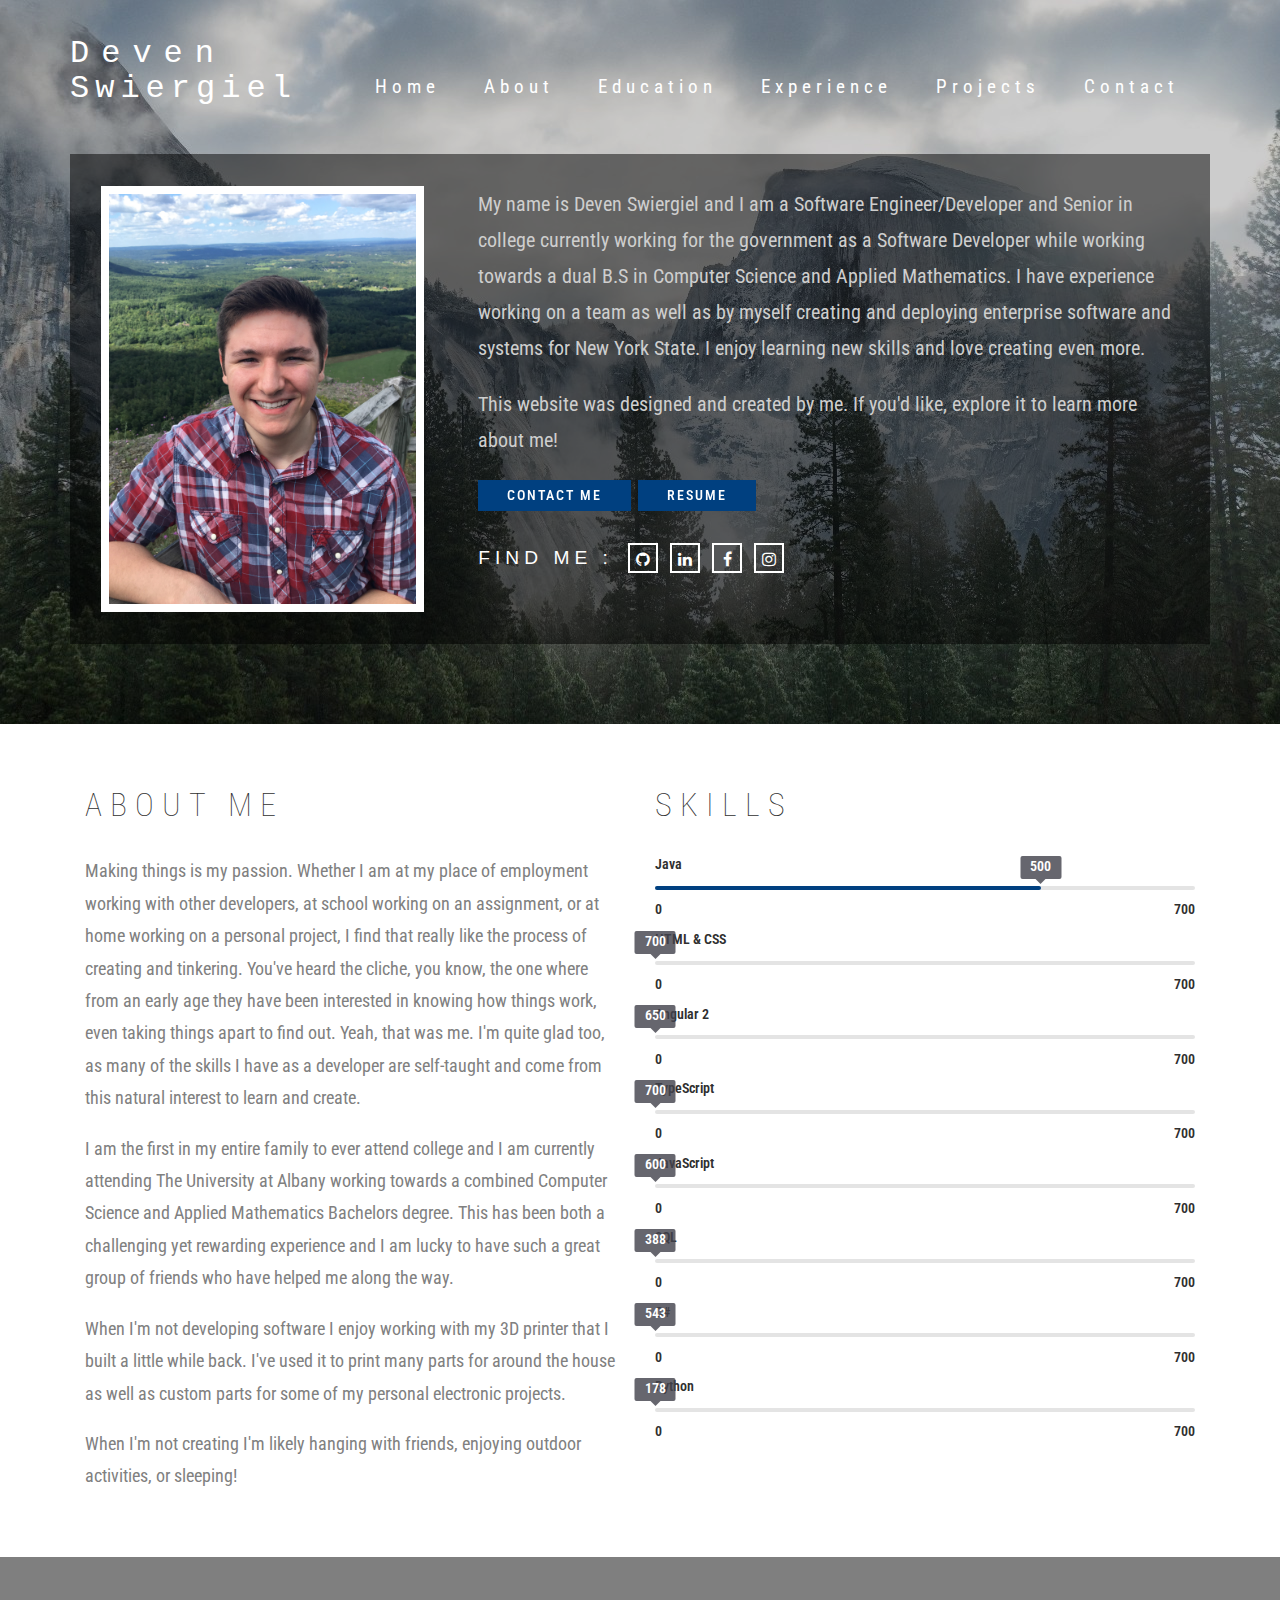
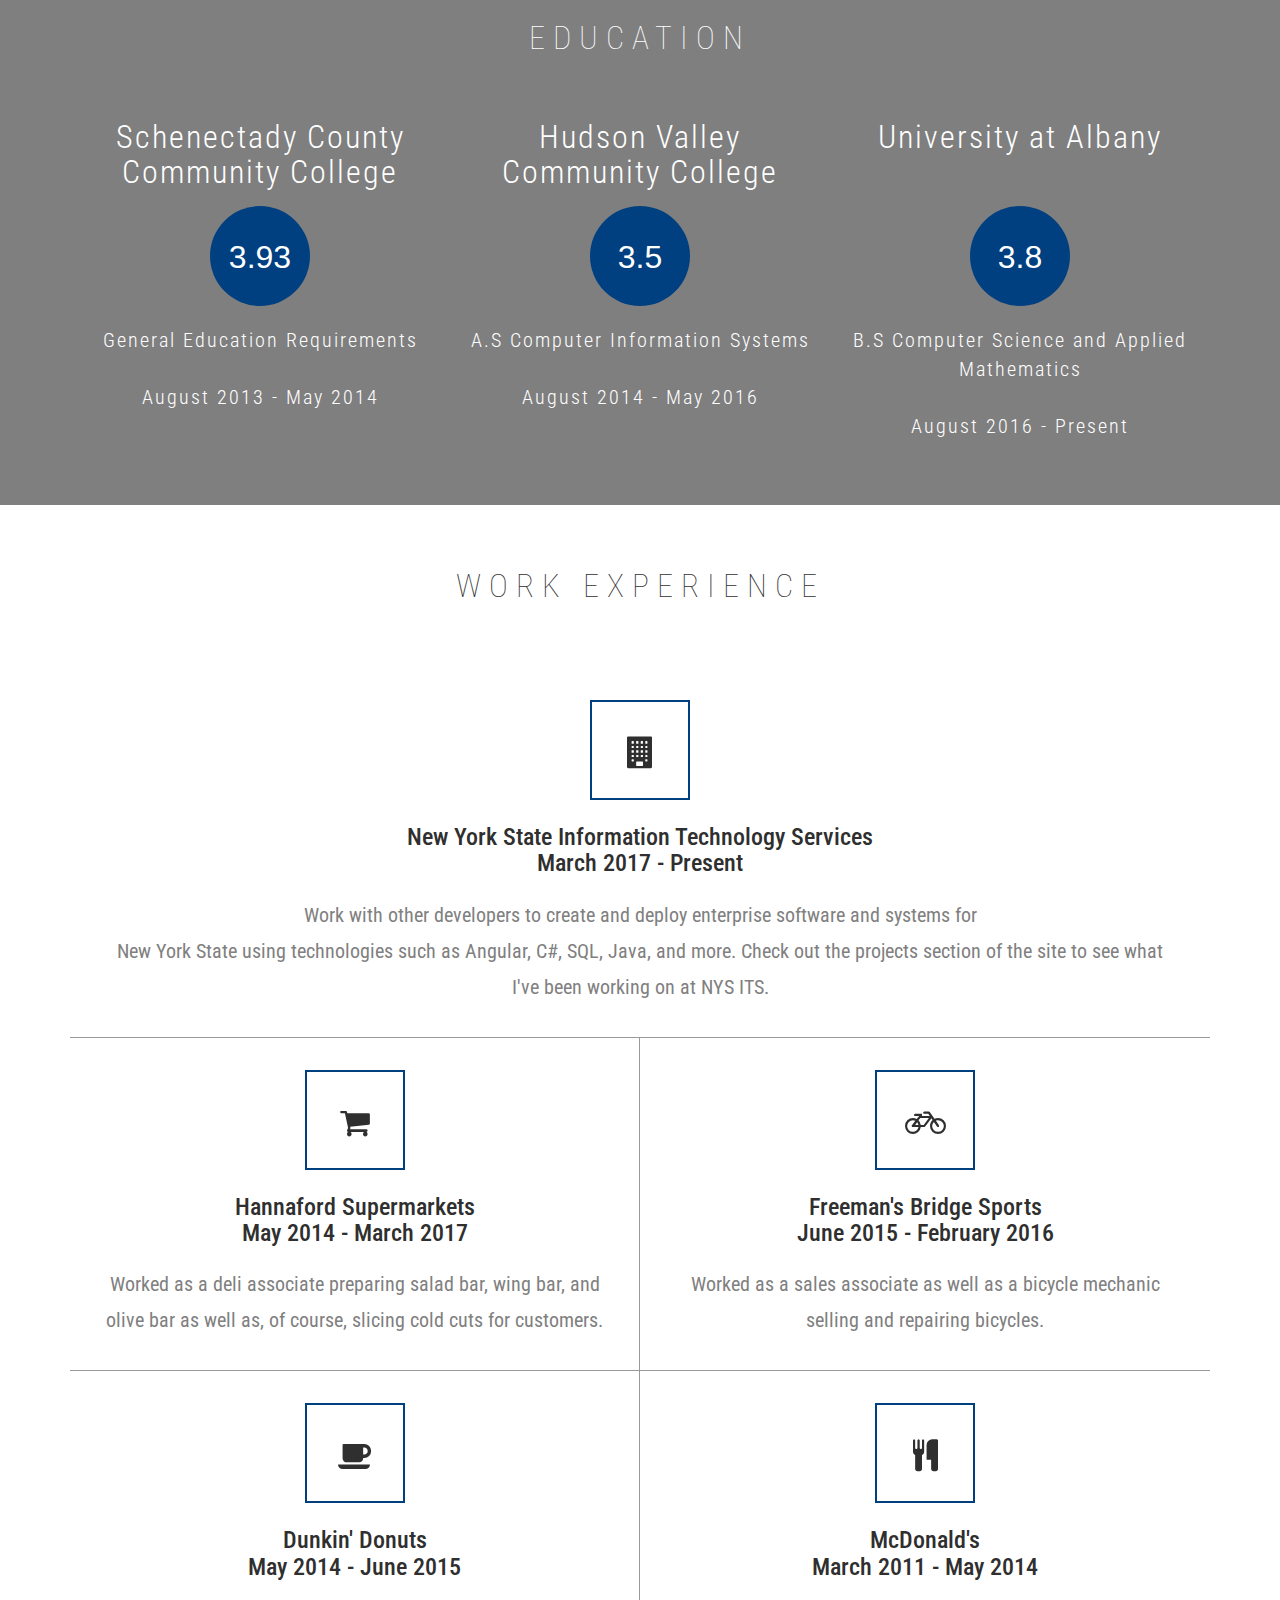
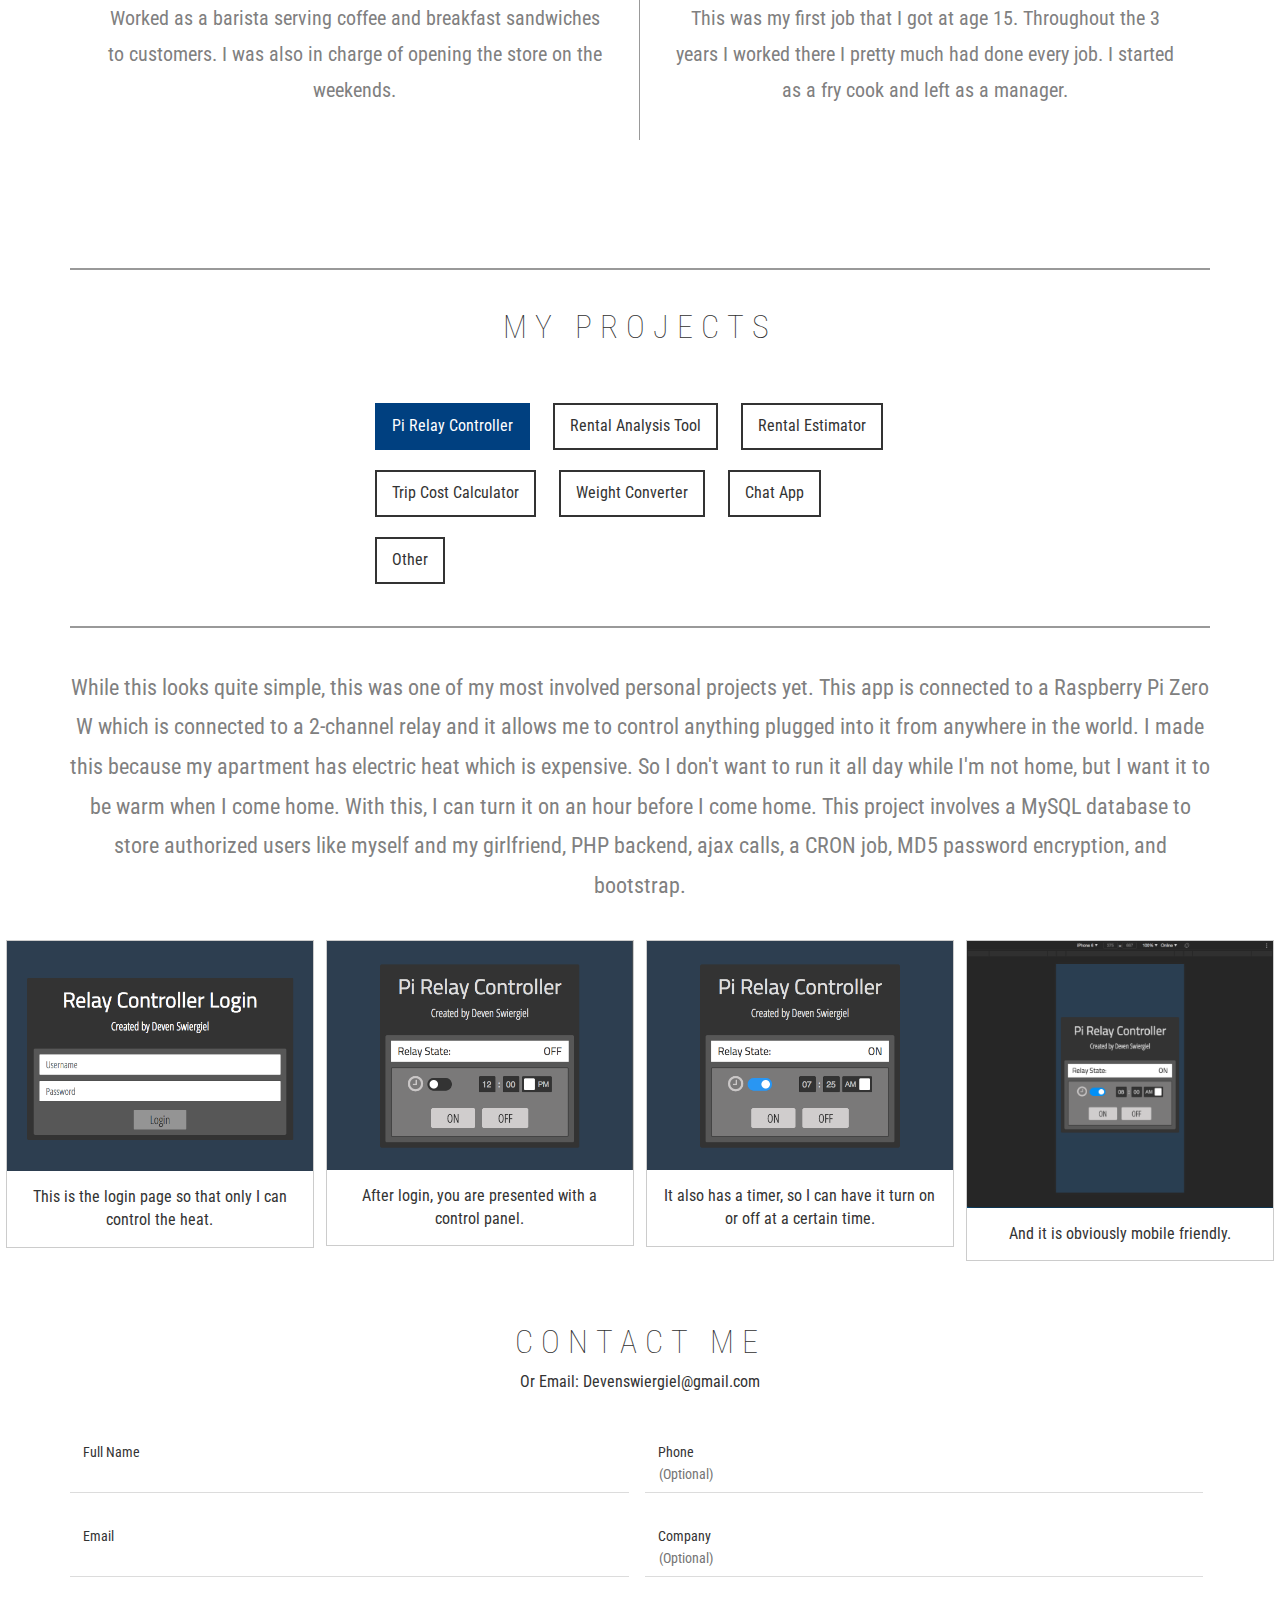
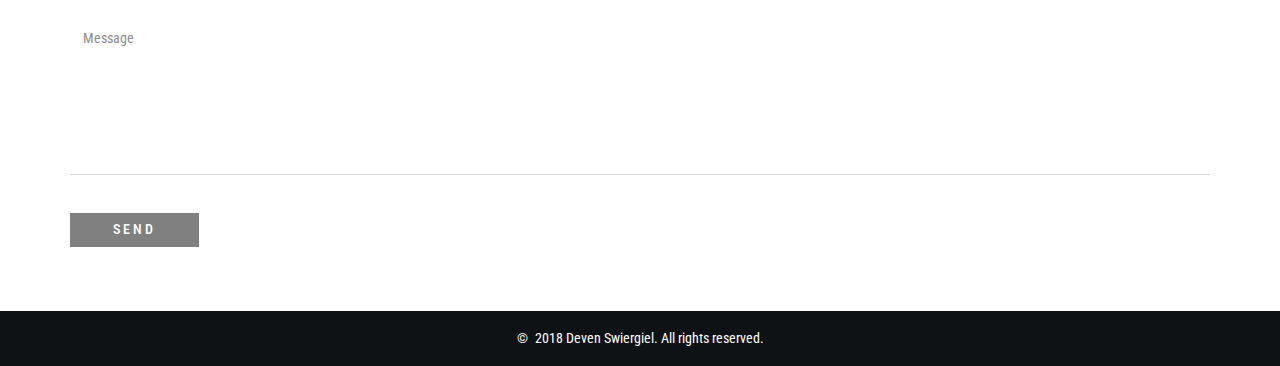
==== commit 64ba5930: "Finishes rental analysis tool in projects section and fixes typo" ====
--- a/web/index.html
+++ b/web/index.html
@@ -307,7 +307,7 @@
                         has been both a challenging yet rewarding experience and I am lucky to have such a great group of
                         friends who have helped me along the way.</p>
 
-                    <p>When I'm not developing software I enjoy working with my 3D that I built a little while back. I've used
+                    <p>When I'm not developing software I enjoy working with my 3D printer that I built a little while back. I've used
                         it to print many parts for around the house as well as custom parts for some of my personal electronic
                         projects.
                     </p>
@@ -526,7 +526,6 @@
                 <div id="myTabContent" class="tab-content">
 
                     <!-- PI Relay Controller tab  -->
-
                     <div role="tabpanel" class="tab-pane fade in active" id="home-main" aria-labelledby="home-tab">
                         <div class="w3_tab_img">
 
@@ -605,10 +604,9 @@
                             <div class="responsive">
                                 <div class="gallery zoom_Left_Side">
                                     <a target="_blank" href="images/rentalanalysis_property.png">
-                                        <img src="images/rentalanalysis_property.png" alt="Contacts edit page" width="600" height="auto">
-                                    </a>
-                                    <div class="desc">This page allows you to edit contacts and see the Object Stores associated with that
-                                        contact.
+                                        <img src="images/rentalanalysis_property.png" alt="Property info tab of real estate analysis tool" width="600" height="auto">
+                                    </a>
+                                    <div class="desc">This is the page you see when you open the app. Basic property info is entered here.
                                     </div>
                                 </div>
                             </div>
@@ -616,10 +614,9 @@
                             <div class="responsive">
                                 <div class="gallery zoom_center">
                                     <a target="_blank" href="images/rentalanalysis_purchase.png">
-                                        <img src="images/rentalanalysis_purchase.png" alt="Contacts page" width="600" height="auto">
-                                    </a>
-                                    <div class="desc">This shows all the contacts within the system. There will be hundreds once this goes
-                                        live.
+                                        <img src="images/rentalanalysis_purchase.png" alt="Purchase info tab of real estate analysis tool" width="600" height="auto">
+                                    </a>
+                                    <div class="desc">This tab contains all purchase and financing information. An upcoming release will support hard-money interest-only loans from private lenders.
                                     </div>
                                 </div>
                             </div>
@@ -627,10 +624,9 @@
                             <div class="responsive">
                                 <div class="gallery zoom_center">
                                     <a target="_blank" href="images/rentalanalysis_rental.png">
-                                        <img src="images/rentalanalysis_rental.png" alt="Database page" width="600" height="600">
-                                    </a>
-                                    <div class="desc">This shows all the databases within the system. There will be many more once this goes
-                                        live.
+                                        <img src="images/rentalanalysis_rental.png" alt="Rental info tab of real estate analysis tool" width="600" height="600">
+                                    </a>
+                                    <div class="desc">This tab contains all of the rental income and expenses.
                                     </div>
                                 </div>
                             </div>
@@ -638,9 +634,9 @@
                             <div class="responsive">
                                 <div class="gallery zoom_Right_Side">
                                     <a target="_blank" href="images/rentalanalysis_results.png">
-                                        <img src="images/rentalanalysis_results.png" alt="Image of all pages on mobile device" width="600" height="600">
-                                    </a>
-                                    <div class="desc">Responsive pages shown in mobile form-factor.</div>
+                                        <img src="images/rentalanalysis_results.png" alt="Results of calculations of real estate analysis tool" width="600" height="600">
+                                    </a>
+                                    <div class="desc">This displays the results after all calculations have been made. Other results tabs show more metrics and visualization of the property.</div>
                                 </div>
                             </div>
 
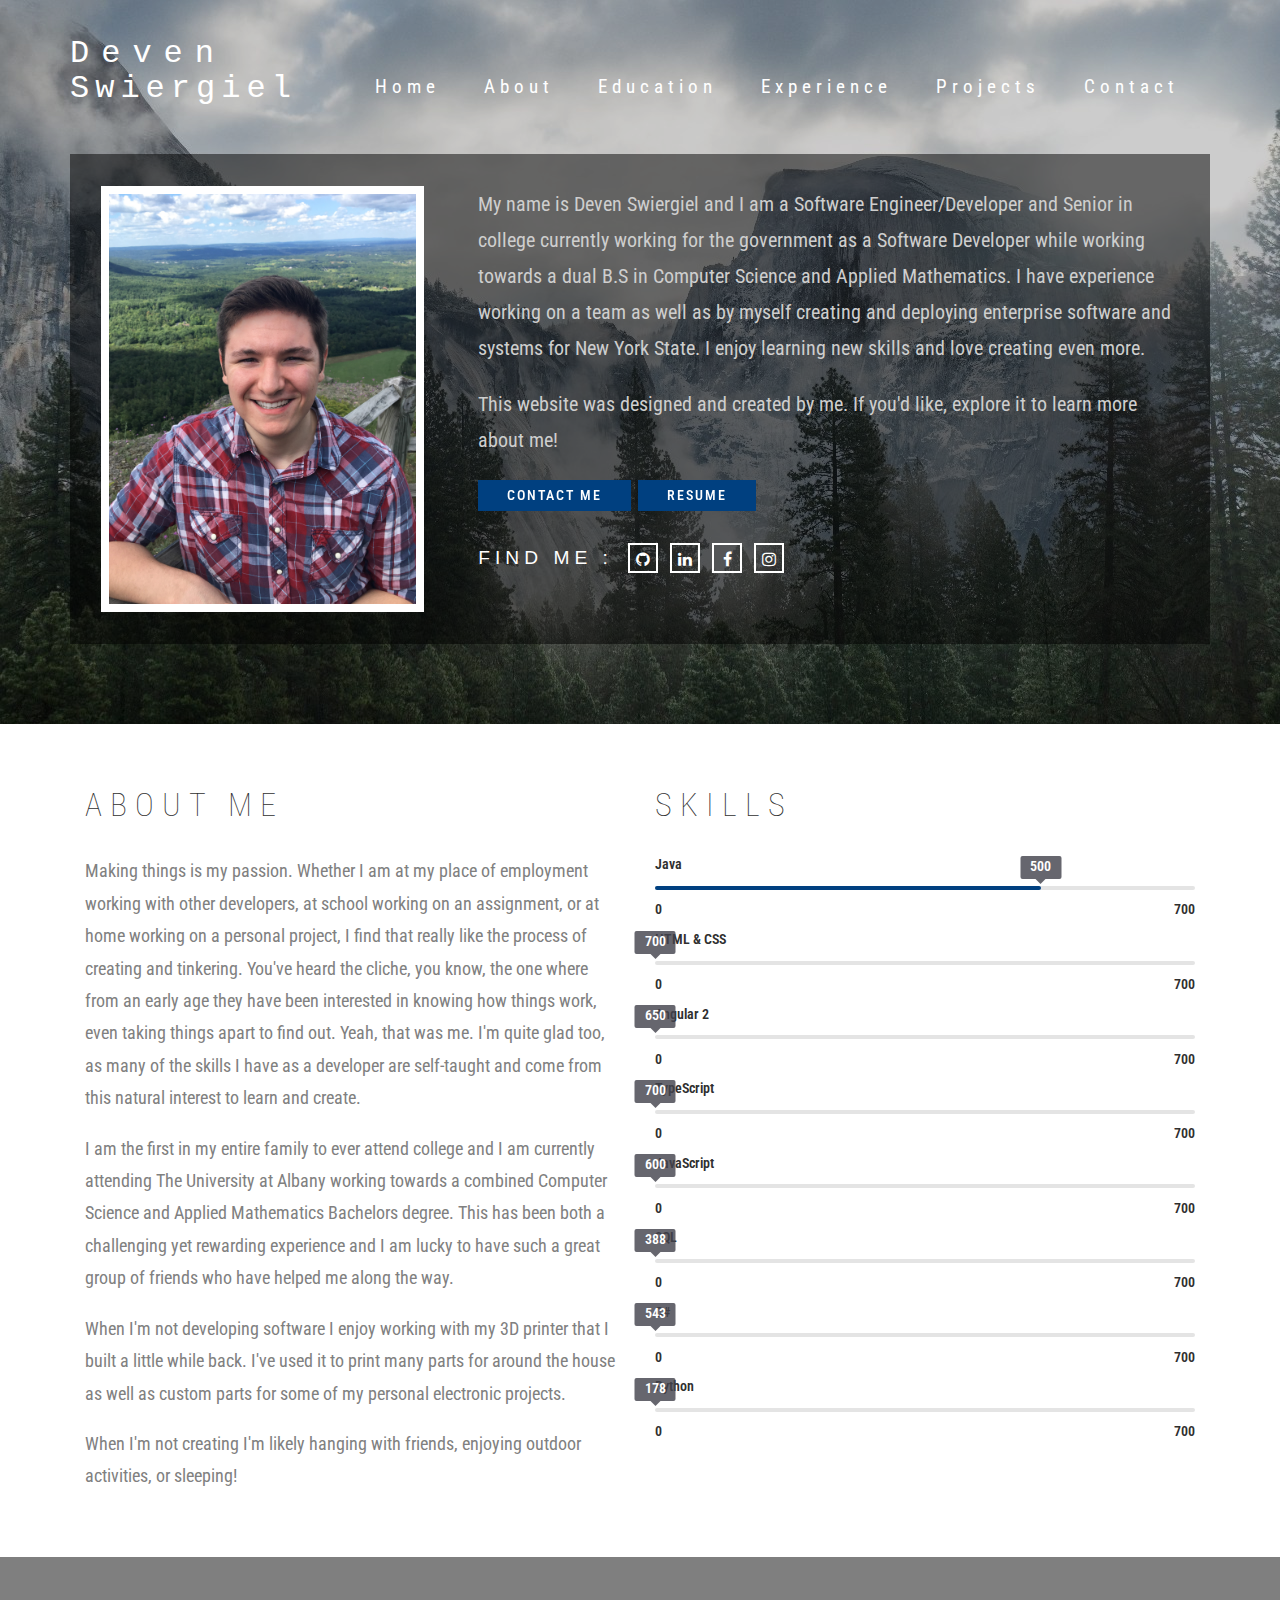
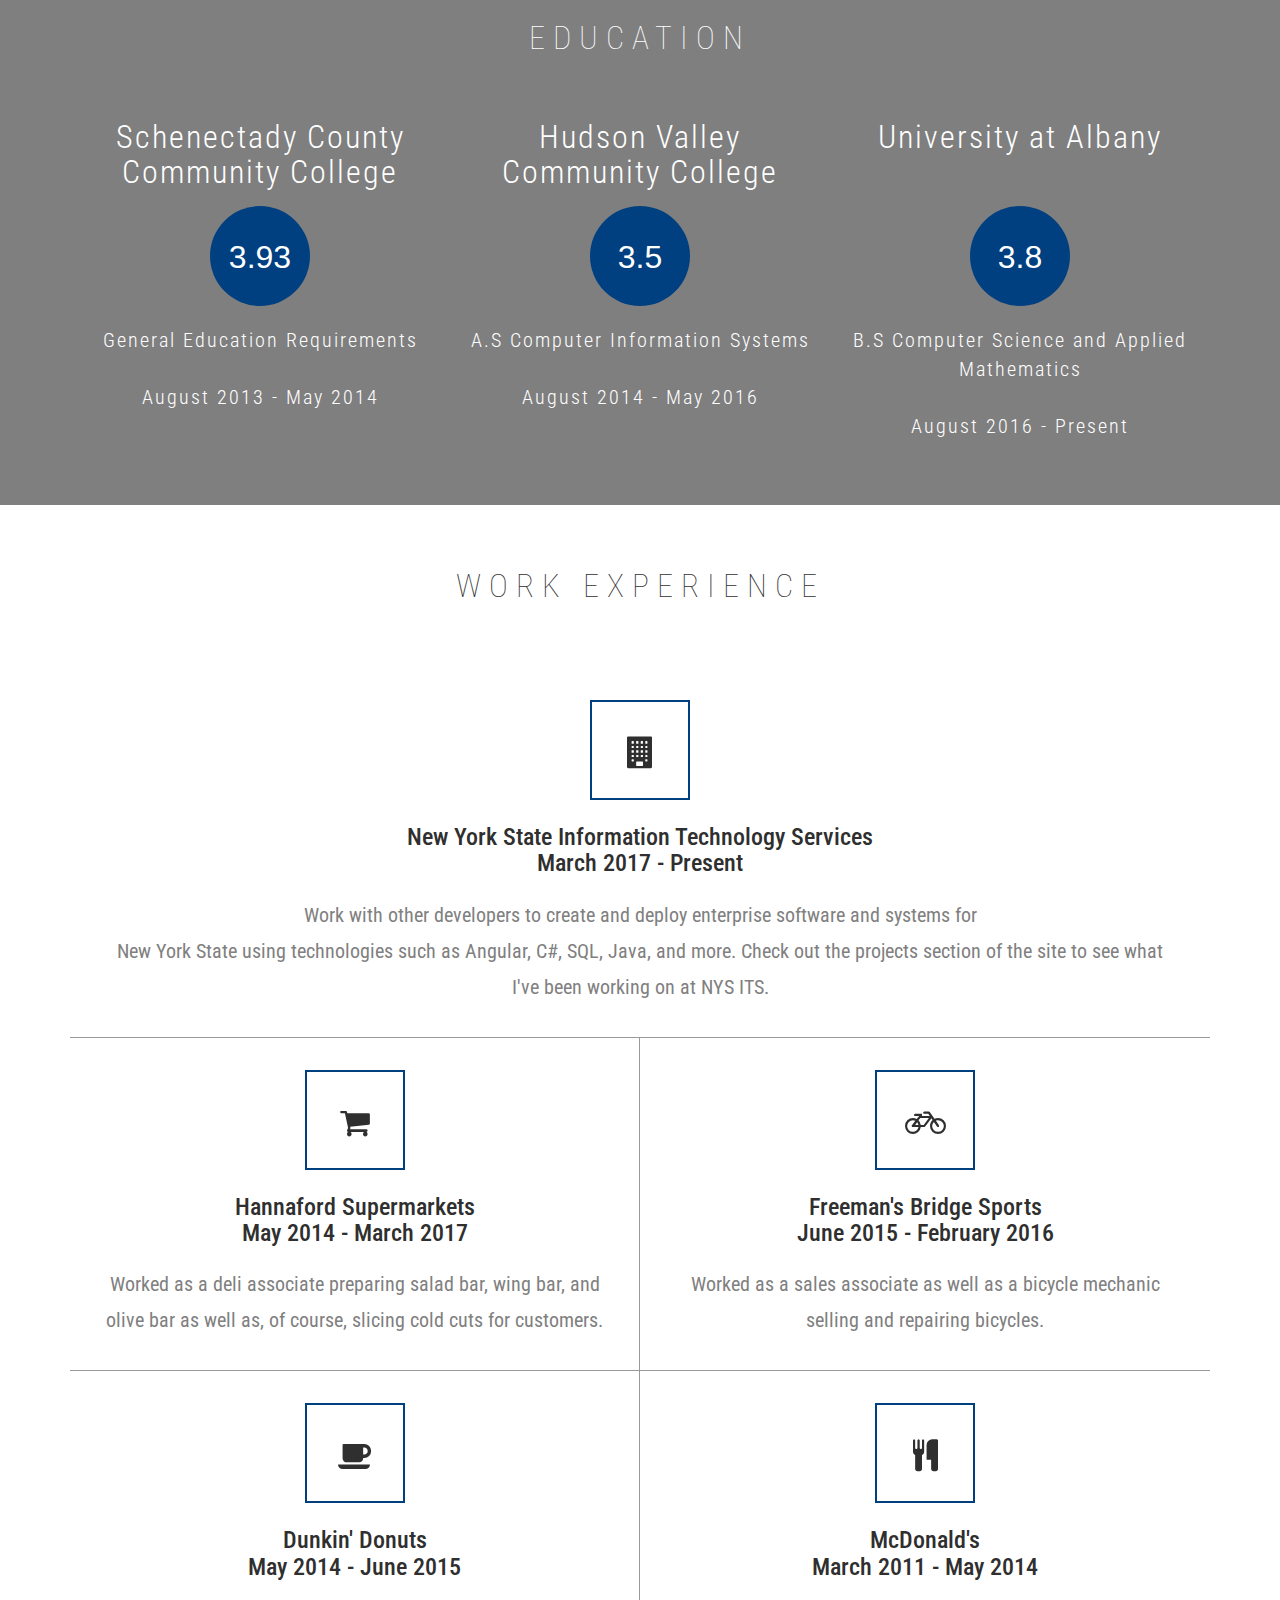
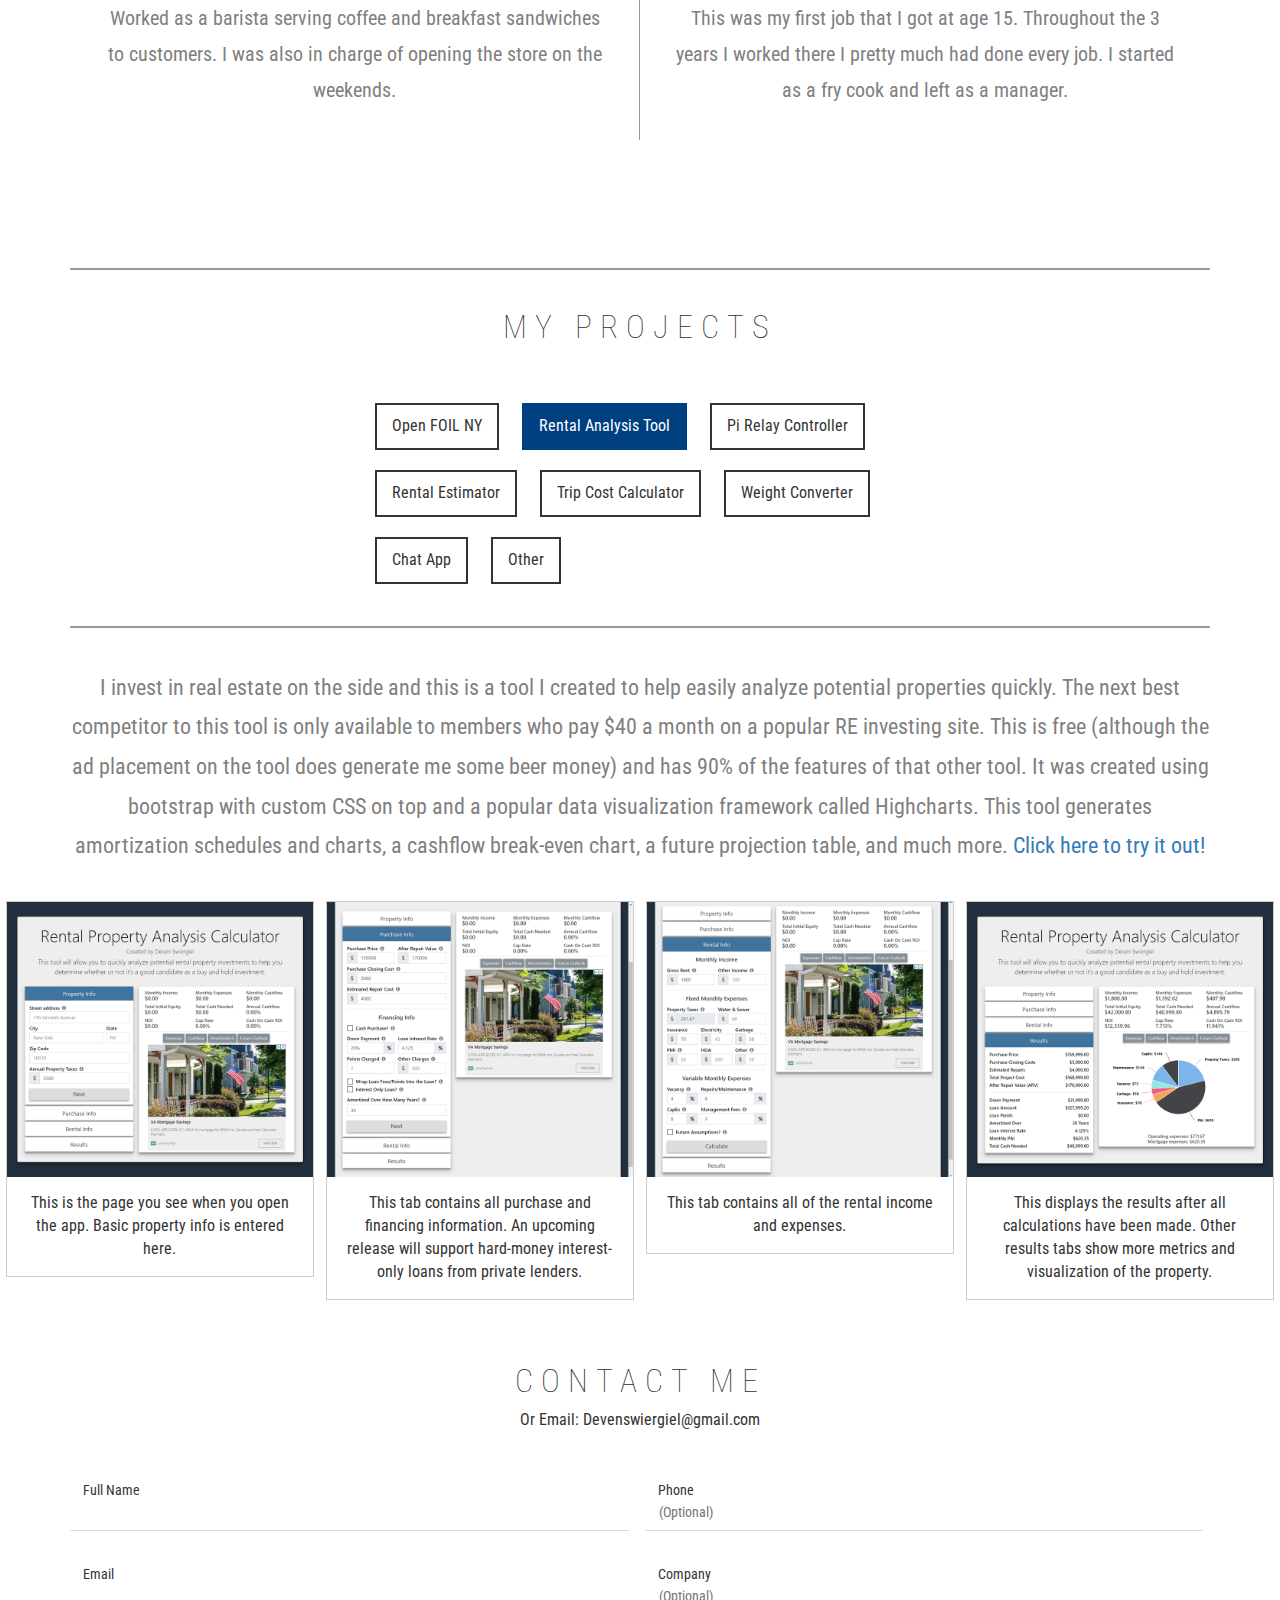
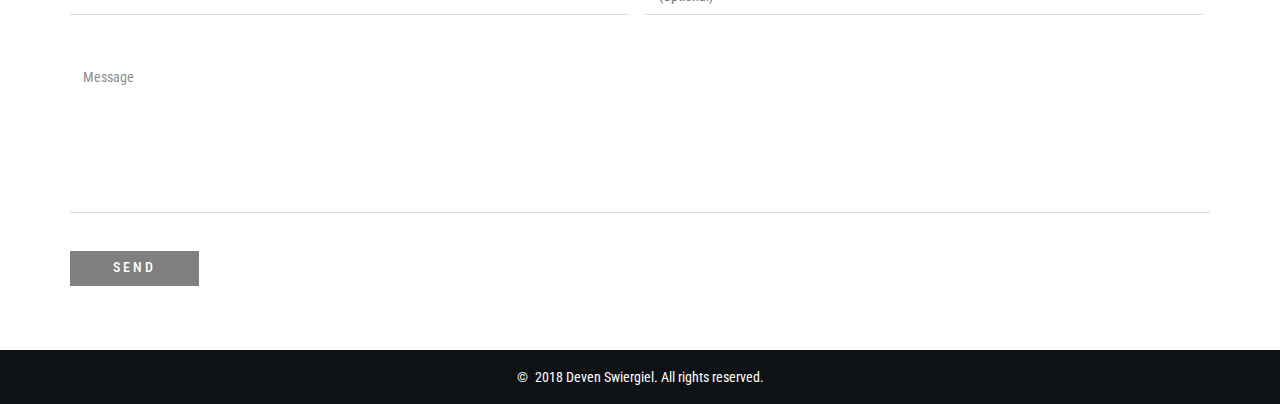
==== commit 00b17c8c: "Adds open foil to webstie" ====
--- a/web/index.html
+++ b/web/index.html
@@ -307,9 +307,9 @@
                         has been both a challenging yet rewarding experience and I am lucky to have such a great group of
                         friends who have helped me along the way.</p>
 
-                    <p>When I'm not developing software I enjoy working with my 3D printer that I built a little while back. I've used
-                        it to print many parts for around the house as well as custom parts for some of my personal electronic
-                        projects.
+                    <p>When I'm not developing software I enjoy working with my 3D printer that I built a little while back.
+                        I've used it to print many parts for around the house as well as custom parts for some of my personal
+                        electronic projects.
                     </p>
 
                     <p>When I'm not creating I'm likely hanging with friends, enjoying outdoor activities, or sleeping!</p>
@@ -495,11 +495,15 @@
             <div class="bs-example bs-example-tabs" role="tabpanel" data-example-id="togglable-tabs">
                 <ul id="myTab" class="nav nav-tabs" role="tablist">
 
-                    <li role="presentation" class="active">
+                    <li role="presentation">
+                        <a href="#OpenFOIL" id="OpenFoil-tab" role="tab" data-toggle="tab" aria-controls="OpenFoil">Open FOIL NY</a>
+                    </li>
+
+                    <li role="presentation"  class="active">
+                        <a href="#RentalAnalysis" id="RentalAnalysis-tab" role="tab" data-toggle="tab" aria-controls="RentalAnalysis">Rental Analysis Tool</a>
+                    </li>
+                    <li role="presentation">
                         <a href="#home-main" id="home-tab" role="tab" data-toggle="tab" aria-controls="home" aria-expanded="true">Pi Relay Controller</a>
-                    </li>
-                    <li role="presentation">
-                        <a href="#RentalAnalysis" id="RentalAnalysis-tab" role="tab" data-toggle="tab" aria-controls="RentalAnalysis">Rental Analysis Tool</a>
                     </li>
                     <!-- <li role="presentation">
                         <a href="#NYSITS" id="NYSITS-tab" role="tab" data-toggle="tab" aria-controls="NYSITS">NYS ITS</a>
@@ -526,7 +530,30 @@
                 <div id="myTabContent" class="tab-content">
 
                     <!-- PI Relay Controller tab  -->
-                    <div role="tabpanel" class="tab-pane fade in active" id="home-main" aria-labelledby="home-tab">
+                    <div role="tabpanel" class="tab-pane fade " id="OpenFOIL" aria-labelledby="OpenFOIL">
+                        <div class="w3_tab_img">
+
+
+                            <div class="container">
+                                <p class="paragraph"><a target="_blank" href="https://openfoil.ny.gov/#/newfoilrequest">Open FOIL NY</a> is my current project at NYS where I work as the Font-end Lead. 
+                                    Open FOIL NY is a complete front-to-back system that allows the public to request all sorts of data and information regarding the State,
+                                     internal on-goings, budgets, etc. <br><br><a target="_blank" href="https://www.governor.ny.gov/news/governor-cuomo-announces-open-foil-ny">Governor Cuomo's recent press release on Open FOIL NY</a>  explains everything but in short, prior to the launch of Open FOIL NY, there was no centralized location to obtain agency-specific information, 
+                                     no standardized form, and the FOIL experience varied from State agency to agency. Open FOIL NY now provides New Yorkers with a consistent and convenient
+                                      experience for requesting public records and obtaining information.
+                                     Open FOIL NY also provides state employees with an efficient system to track and fulfill FOIL requests saving on time and resources.
+                                      <br><br>Unfortunately, I am only able to show you the <a target="_blank" href="https://openfoil.ny.gov/#/newfoilrequest">public facing form</a>  I built using Angular 4. The internal workflow system that FOIL Specialists and lawyers use to manage FOILs and documents involves sensitive private data.</p>
+                            </div>
+
+                            <div class="clearfix"> </div>
+                            <div class="container">
+                                <div class="border"></div>
+                            </div>
+
+                        </div>
+                    </div>
+
+                    <!-- PI Relay Controller tab  -->
+                    <div role="tabpanel" class="tab-pane fade " id="home-main" aria-labelledby="home-tab">
                         <div class="w3_tab_img">
 
 
@@ -586,17 +613,18 @@
                     </div>
 
                     <!-- Rental Analysis Calculator tab  -->
-                    <div role="tabpanel" class="tab-pane fade" id="RentalAnalysis" aria-labelledby="RentalAnalysis-tab">
+                    <div role="tabpanel" class="tab-pane fade in active" id="RentalAnalysis" aria-labelledby="RentalAnalysis-tab">
                         <div class="w3_tab_img">
 
 
                             <div class="container">
                                 <p class="paragraph">I invest in real estate on the side and this is a tool I created to help easily analyze potential
                                     properties quickly. The next best competitor to this tool is only available to members
-                                    who pay $40 a month on a popular RE investing site. This is free (although the ad placement on the tool does generate me some beer
-                                    money) and has 90% of the features
-                                    of that other tool. It was created using bootstrap with custom CSS on top and a popular data visualization
-                                    framework called Highcharts. This tool generates amortization schedules and charts, a cashflow break-even chart, a future projection table, and much more.
+                                    who pay $40 a month on a popular RE investing site. This is free (although the ad placement
+                                    on the tool does generate me some beer money) and has 90% of the features of that other
+                                    tool. It was created using bootstrap with custom CSS on top and a popular data visualization
+                                    framework called Highcharts. This tool generates amortization schedules and charts, a
+                                    cashflow break-even chart, a future projection table, and much more.
                                     <a target="_blank" href="http://devenswiergiel.com/rentalanalysis">Click here to try it out!</a>
                                 </p>
                             </div>
@@ -616,7 +644,8 @@
                                     <a target="_blank" href="images/rentalanalysis_purchase.png">
                                         <img src="images/rentalanalysis_purchase.png" alt="Purchase info tab of real estate analysis tool" width="600" height="auto">
                                     </a>
-                                    <div class="desc">This tab contains all purchase and financing information. An upcoming release will support hard-money interest-only loans from private lenders.
+                                    <div class="desc">This tab contains all purchase and financing information. An upcoming release will support
+                                        hard-money interest-only loans from private lenders.
                                     </div>
                                 </div>
                             </div>
@@ -636,7 +665,8 @@
                                     <a target="_blank" href="images/rentalanalysis_results.png">
                                         <img src="images/rentalanalysis_results.png" alt="Results of calculations of real estate analysis tool" width="600" height="600">
                                     </a>
-                                    <div class="desc">This displays the results after all calculations have been made. Other results tabs show more metrics and visualization of the property.</div>
+                                    <div class="desc">This displays the results after all calculations have been made. Other results tabs show
+                                        more metrics and visualization of the property.</div>
                                 </div>
                             </div>
 
@@ -996,9 +1026,9 @@
         <!-- Grey out submit button while it's disabled(until user verifies through google's reCAPTCHA)-->
         <style>
             html input[disabled] {
-                color: white!important;
-                background-color: grey!important;
-                border: grey!important;
+                color: white !important;
+                background-color: grey !important;
+                border: grey !important;
                 /* background-color: #004080!important;
                 border: #004080!important; */
             }
--- a/web/css/style.css
+++ b/web/css/style.css
@@ -12,12 +12,12 @@
     overflow: auto;
     background-color: rgb(0, 0, 0);
     background-color: rgba(0, 0, 0, 0.4);
-    opacity: .9;
+    opacity: 1;
 }
 
 .modal-content {
     position: relative;
-    background-color: #fefefe;
+    background-color: #fff;
     margin: auto;
     padding: 0;
     max-width: 600px;
@@ -71,7 +71,7 @@
 }
 
 .close {
-    color: white;
+    color: #333;
     opacity: 1;
     float: right;
     font-size: 28px;
@@ -83,8 +83,34 @@
     text-decoration: none;
     cursor: pointer;
 }
-
 .modal-header {
+    background-color: #fff;
+    color: #333;
+    padding: 15px;
+    border-top-left-radius: 3px;
+    border-top-right-radius: 3px;
+}
+
+.modal-body {
+    background-color: #fff;
+    color: #333!important;
+}
+
+.mobileModalText{
+    color: #333!important;
+    font-weight: 100; letter-spacing: 2px;
+
+}
+
+.modal-footer {
+    padding: 15px;
+    background-color: #fff;
+    color: #333;
+    border-bottom-left-radius: 2px;
+    border-bottom-right-radius: 2px;
+}
+
+/* .modal-header {
     background-color: #333;
     color: white;
     padding: 10px;
@@ -98,7 +124,7 @@
     padding: 15px;
     background-color: #333;
     color: white;
-}
+} */
 
 div.gallery {
     border: 1px solid #ccc;
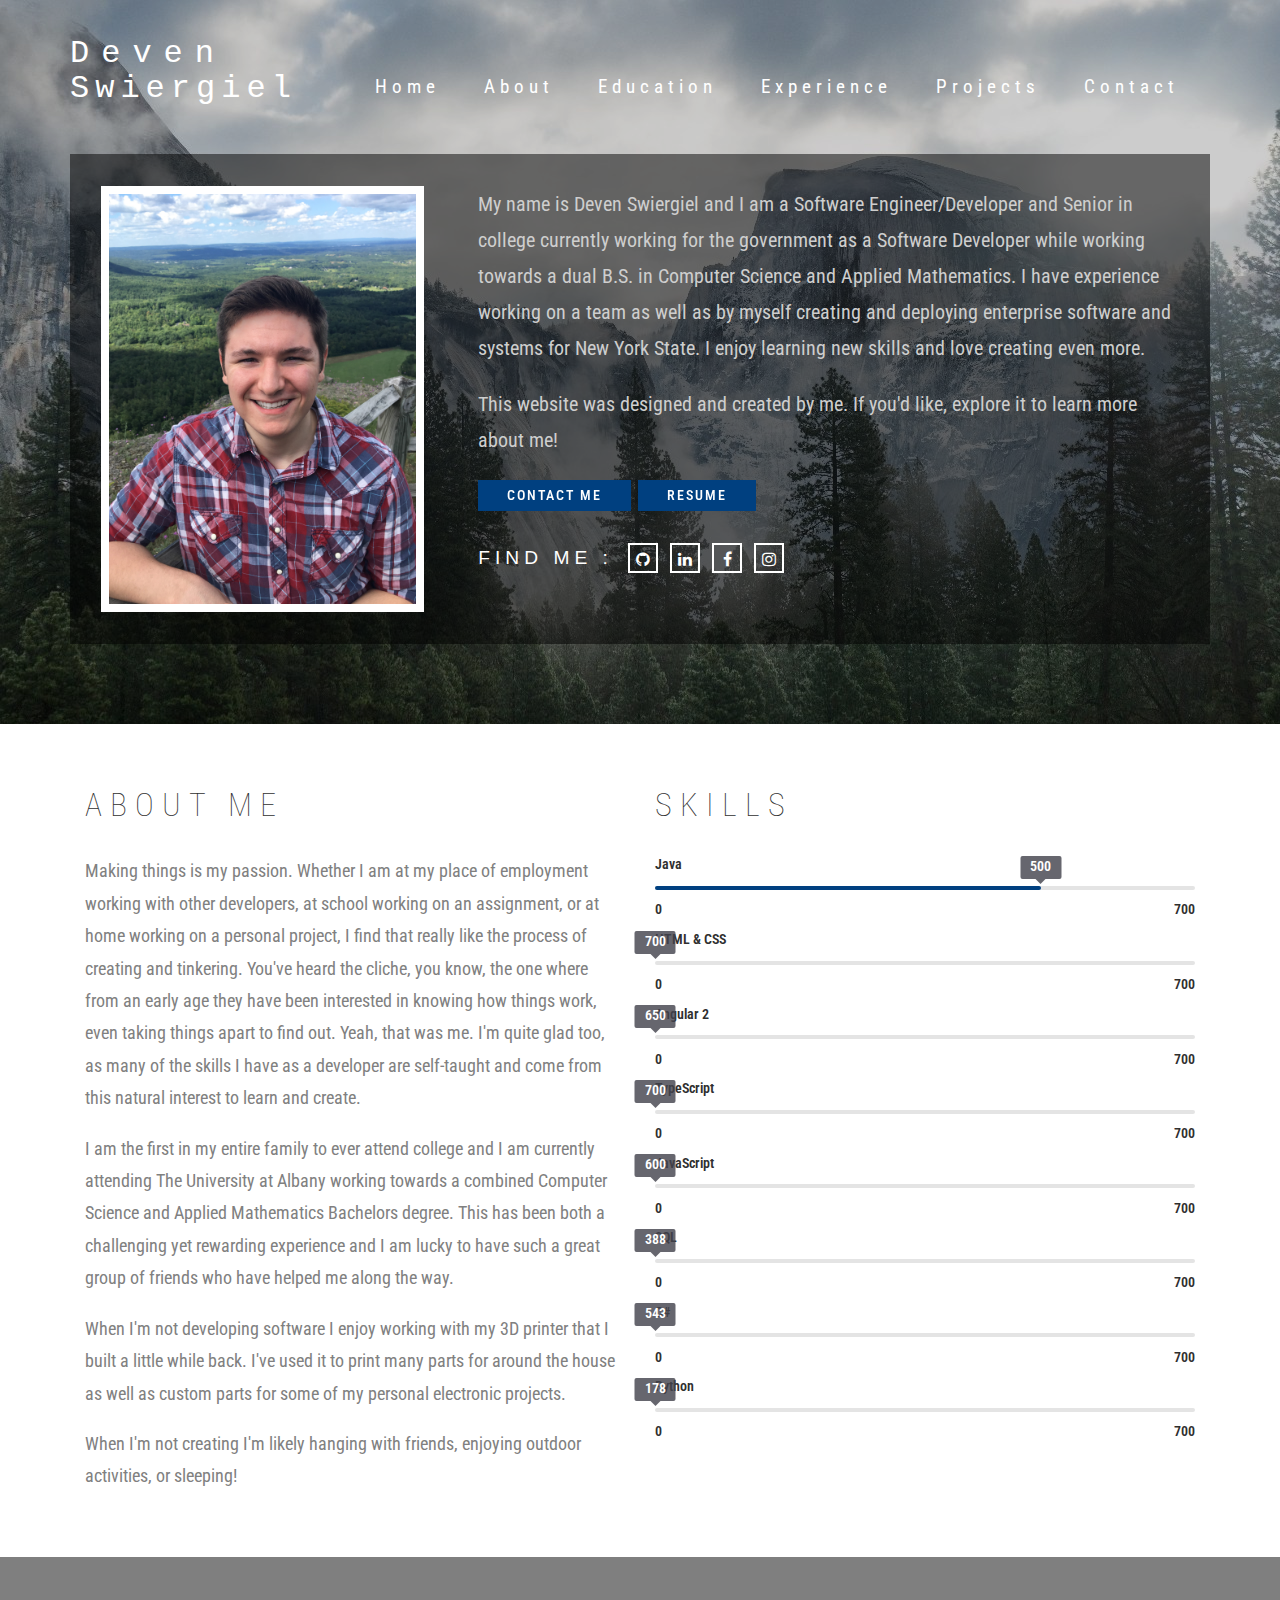
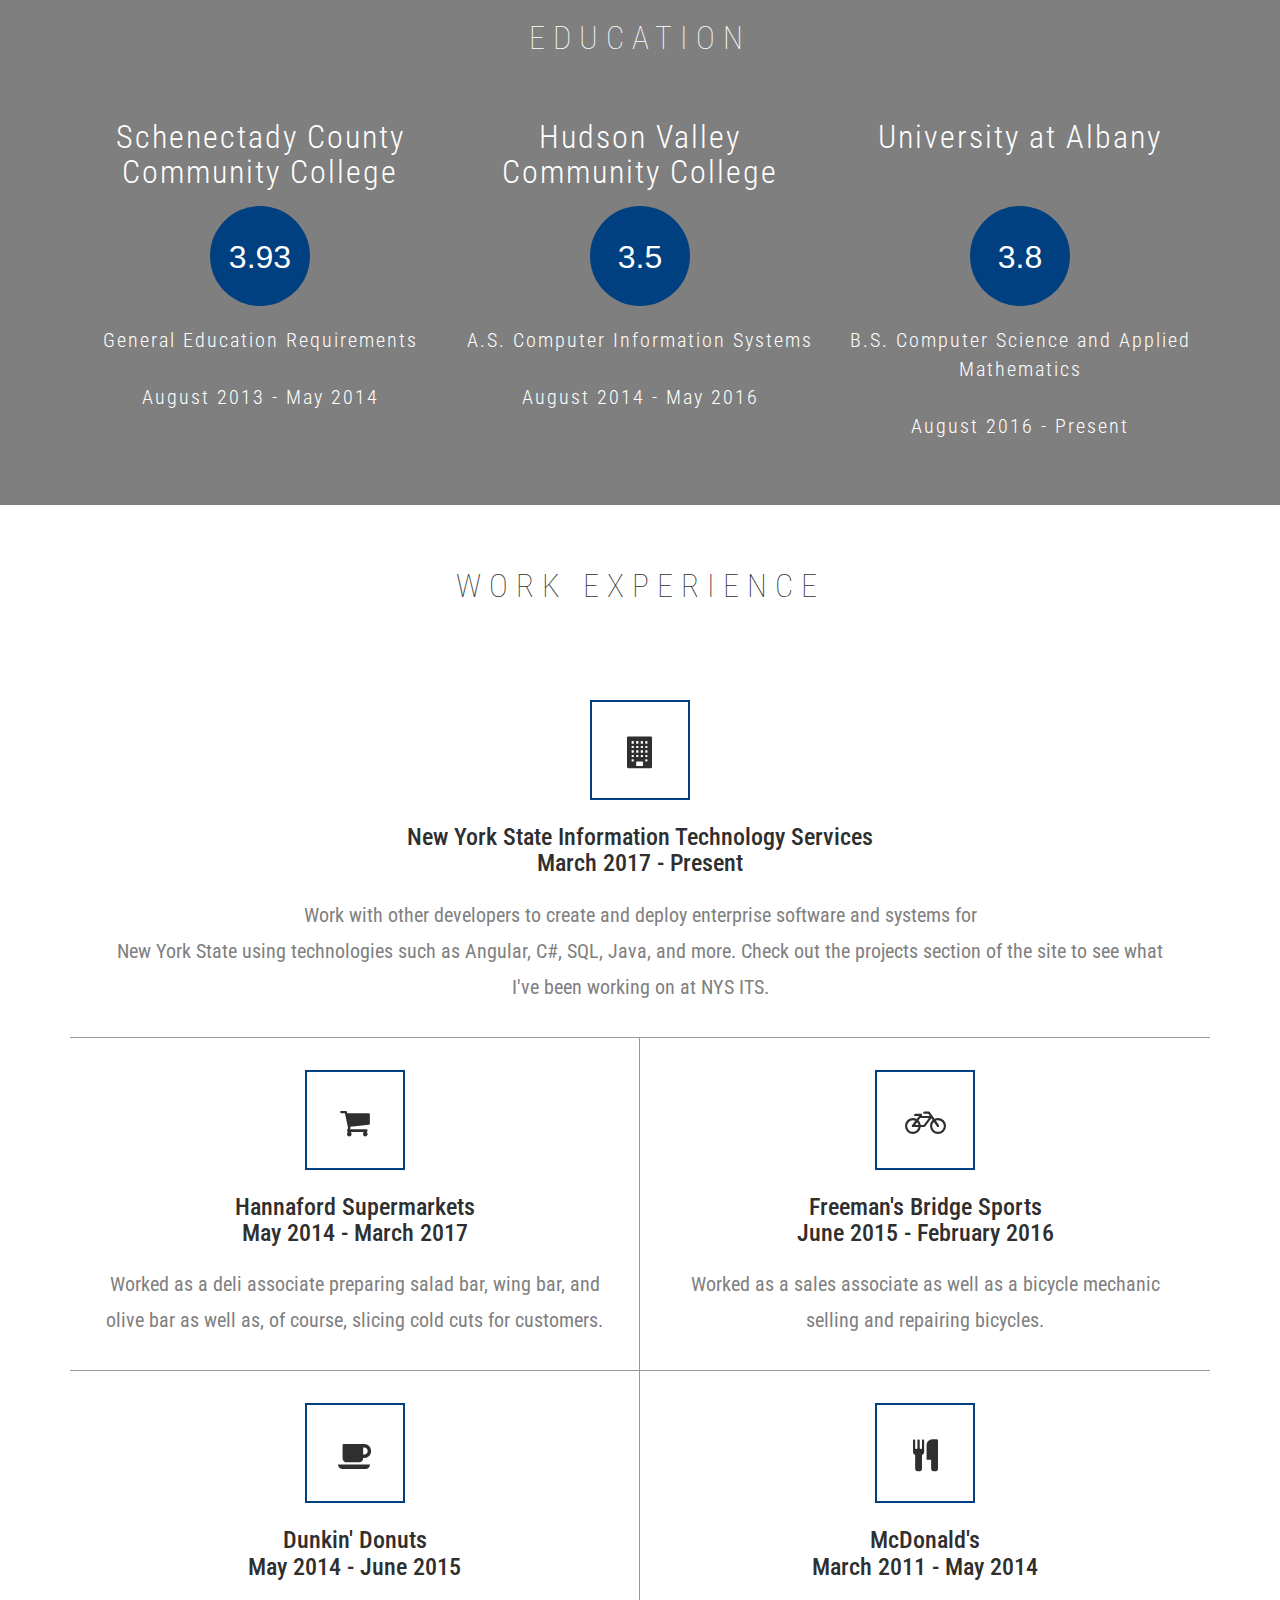
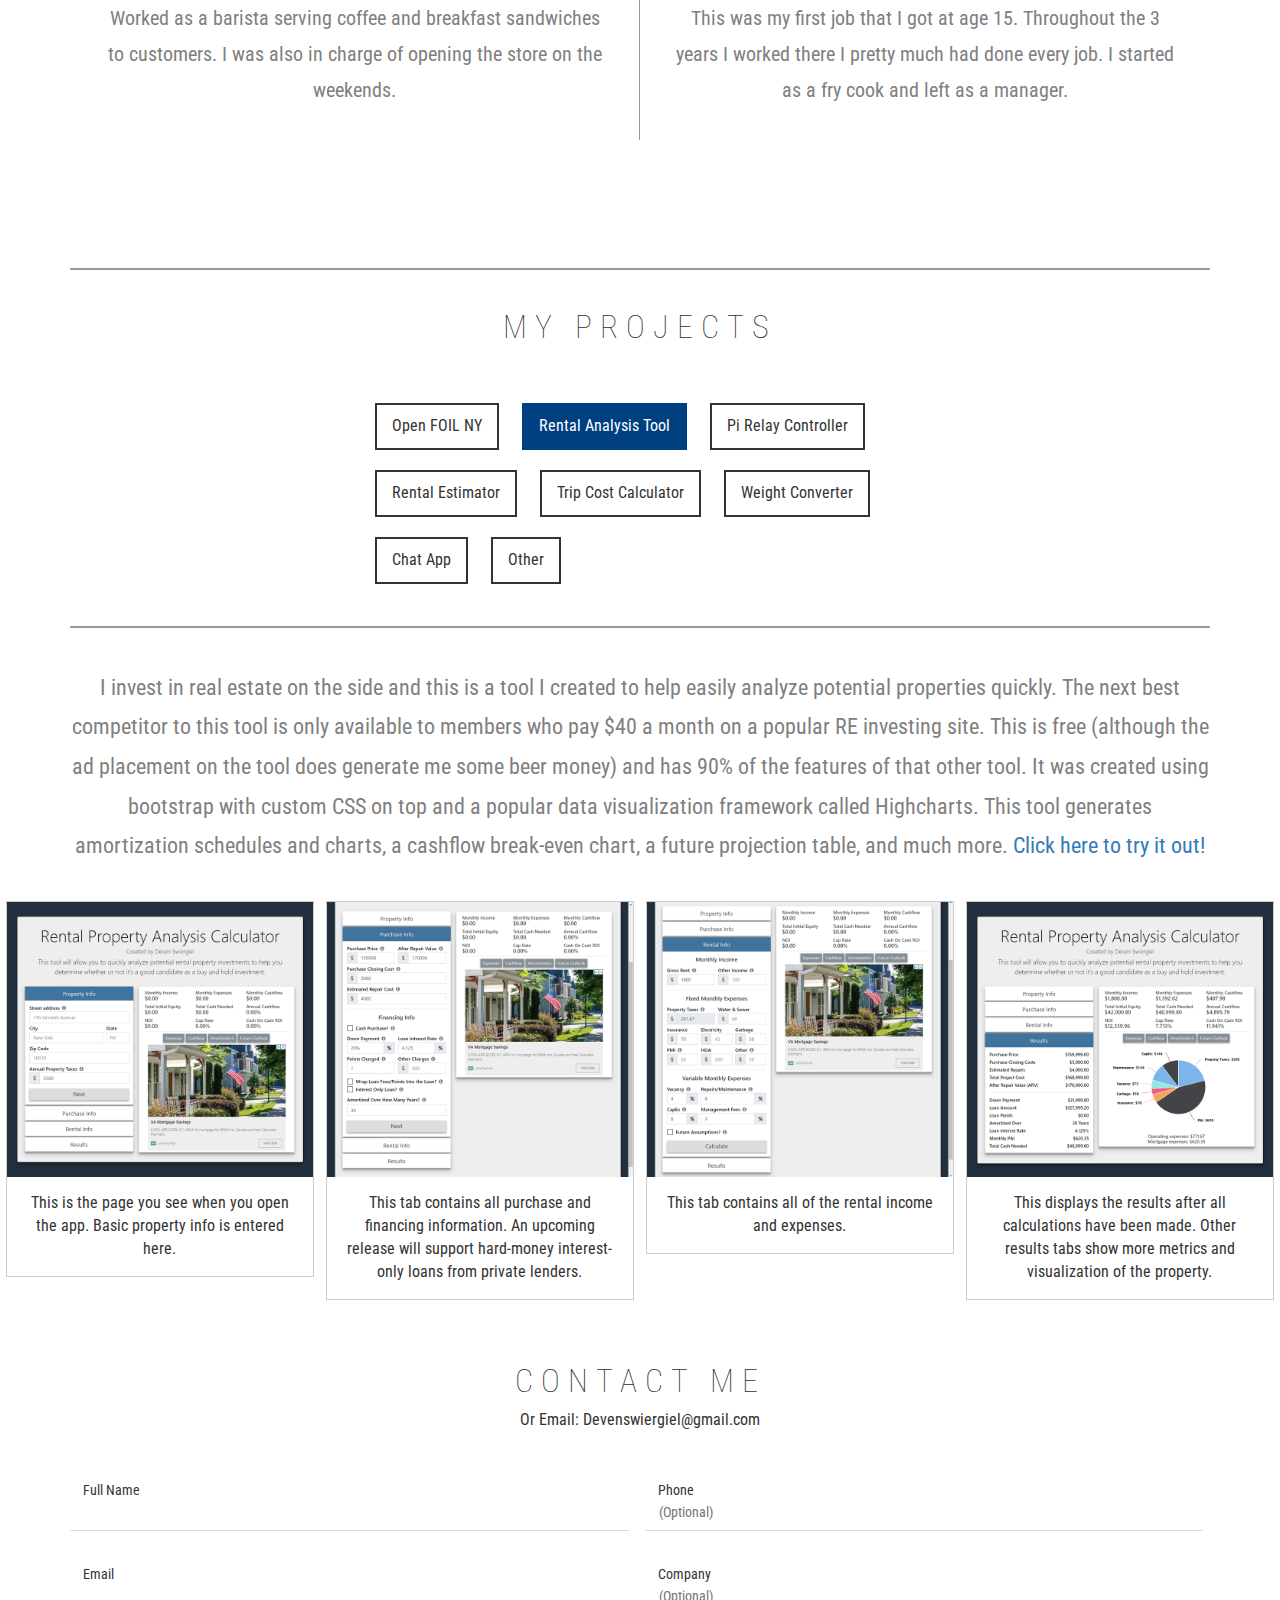
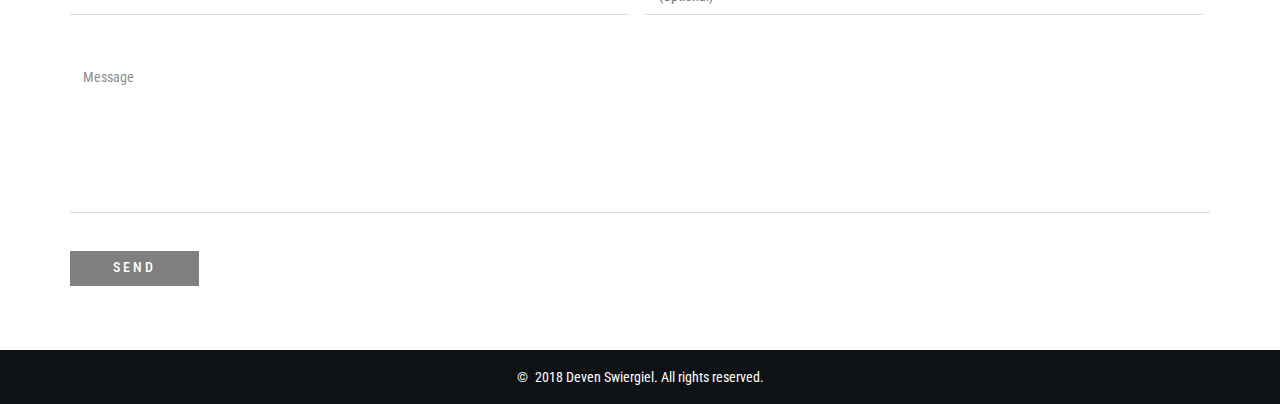
==== commit 48a2bd53: "Removes GPA tooltip and corrects typo" ====
--- a/web/index.html
+++ b/web/index.html
@@ -169,7 +169,7 @@
 
                     <div class="banner-right-info">
                         <p class="aboutMe" style="margin-top: 0px;">My name is Deven Swiergiel and I am a Software Engineer/Developer and Senior in college currently
-                            working for the government as a Software Developer while working towards a dual B.S in Computer
+                            working for the government as a Software Developer while working towards a dual B.S. in Computer
                             Science and Applied Mathematics. I have experience working on a team as well as by myself creating
                             and deploying enterprise software and systems for New York State. I enjoy learning new skills
                             and love creating even more.</p>
@@ -355,10 +355,7 @@
 
                     <div id="educationTop" class="col-sm-4 agile-education-grid gpaToolTip">
                         <h4 style="letter-spacing: 2px; font-weight: 300!important">Schenectady County Community College</h4>
-                        <div class="gpaToolTip">
-                            <span class="gpaTipText">GPA</span>
                             <i id="sch" class="fa fa-blank " aria-hidden="true">3.93</i>
-                        </div>
                         <p style="margin-bottom: 20px; letter-spacing: 2px; font-weight: 300!important">General Education Requirements
                             <br>
                             <br> August 2013 - May 2014
@@ -366,11 +363,8 @@
                     </div>
                     <div id="educationMiddle" class="col-sm-4 agile-education-grid gpaToolTip">
                         <h4 style="letter-spacing: 2px; font-weight: 300!important">Hudson Valley Community College</h4>
-                        <div class="gpaToolTip">
-                            <span class="gpaTipText">GPA</span>
                             <i id="hud" class="fa fa-blank" aria-hidden="true">3.5</i>
-                        </div>
-                        <p style="margin-bottom: 20px; letter-spacing: 2px; font-weight: 300!important">A.S Computer Information Systems
+                        <p style="margin-bottom: 20px; letter-spacing: 2px; font-weight: 300!important">A.S. Computer Information Systems
                             <br>
                             <br> August 2014 - May 2016
                         </p>
@@ -381,11 +375,8 @@
                             <br>
                             <br>
                         </h4>
-                        <div class="gpaToolTip">
-                            <span class="gpaTipText">GPA</span>
                             <i id="UA" class="fa fa-blank" aria-hidden="true">3.8</i>
-                        </div>
-                        <p style="letter-spacing: 2px; font-weight: 300!important">B.S Computer Science and Applied Mathematics
+                        <p style="letter-spacing: 2px; font-weight: 300!important">B.S. Computer Science and Applied Mathematics
                             <br>
                             <br> August 2016 - Present
                         </p>
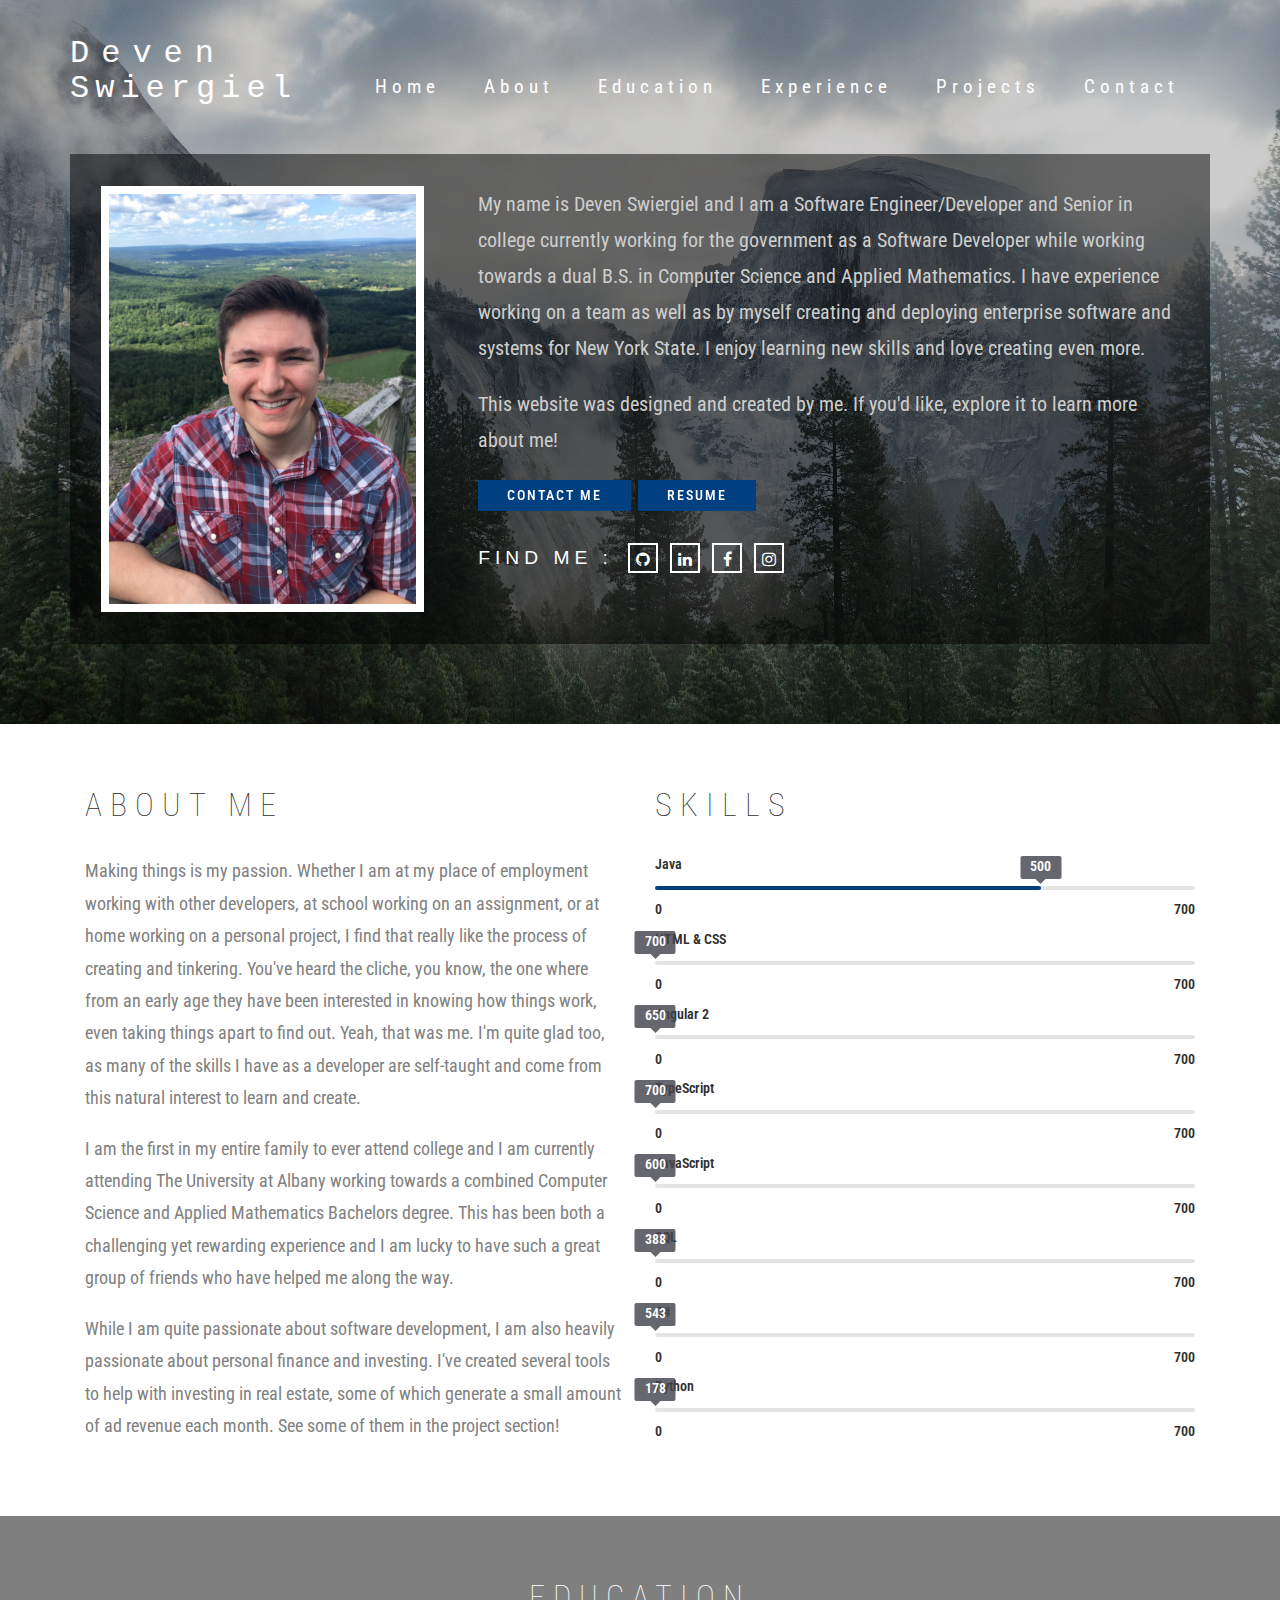
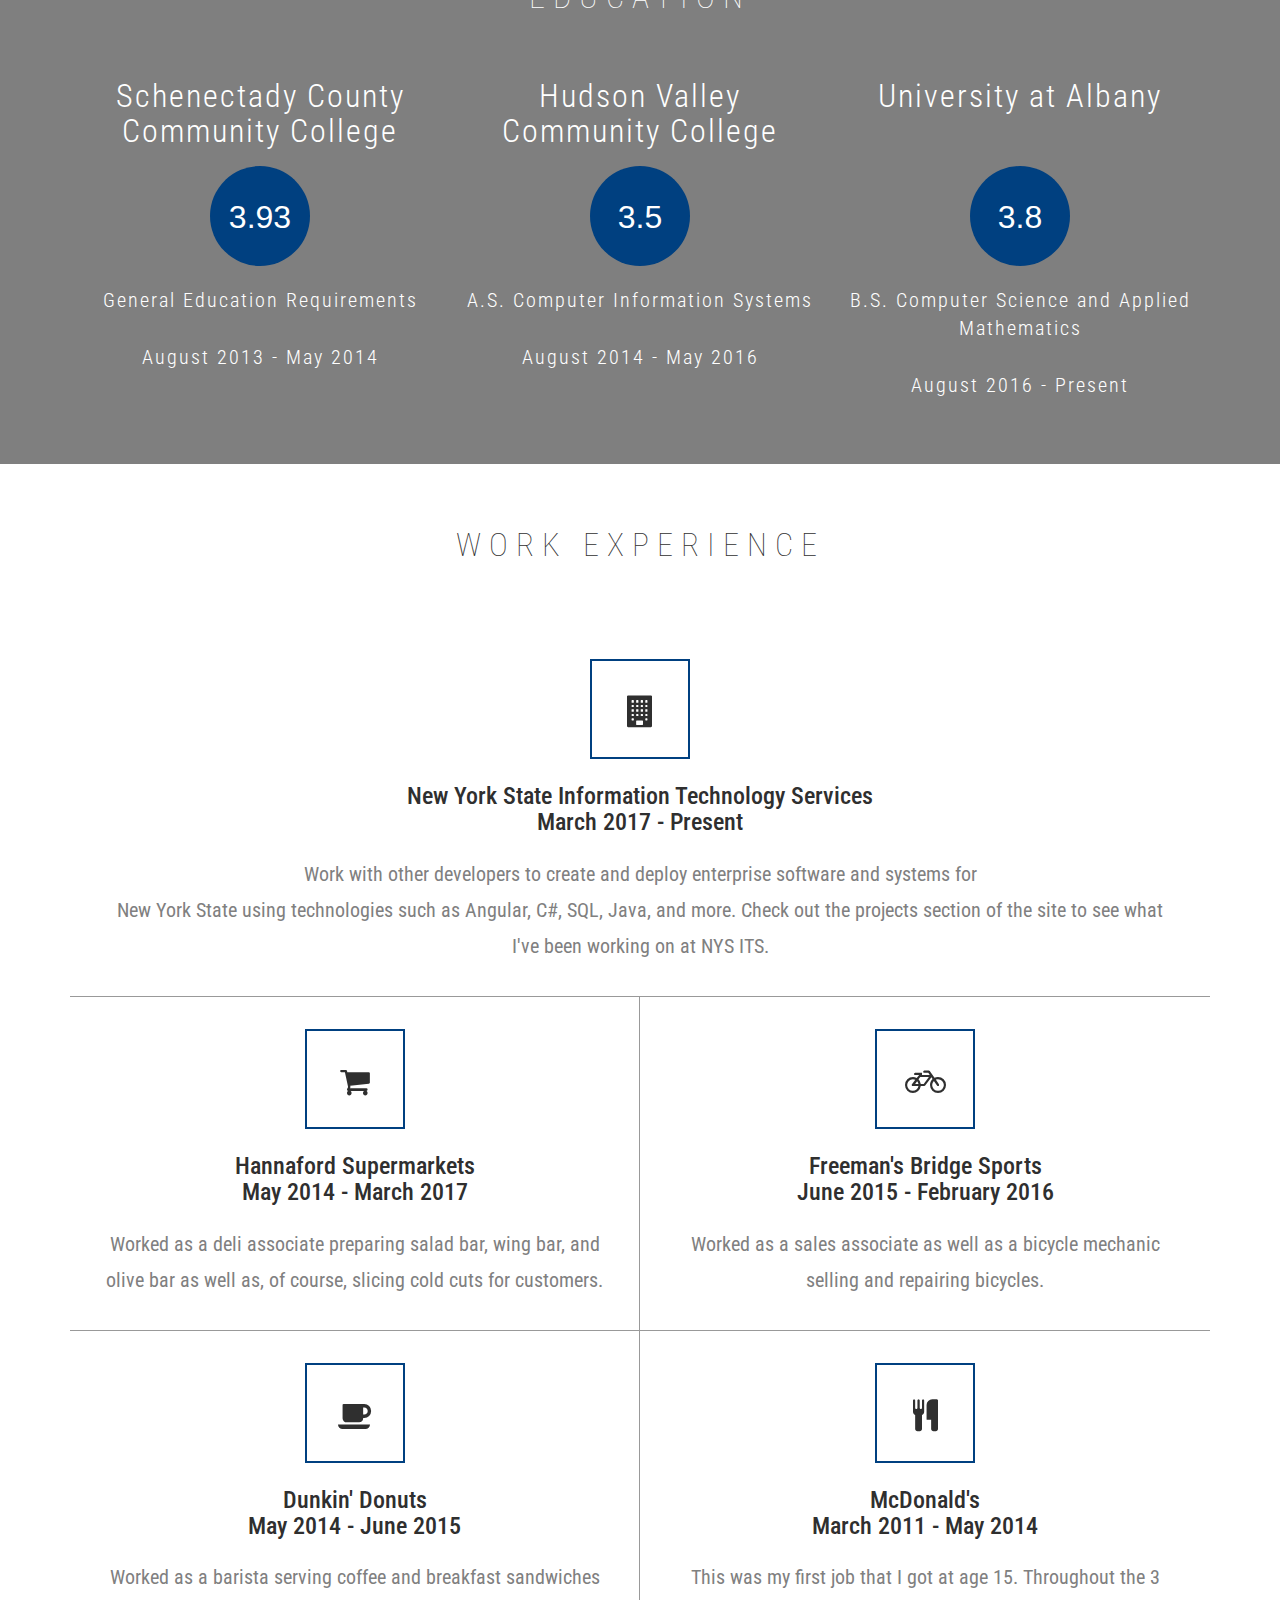
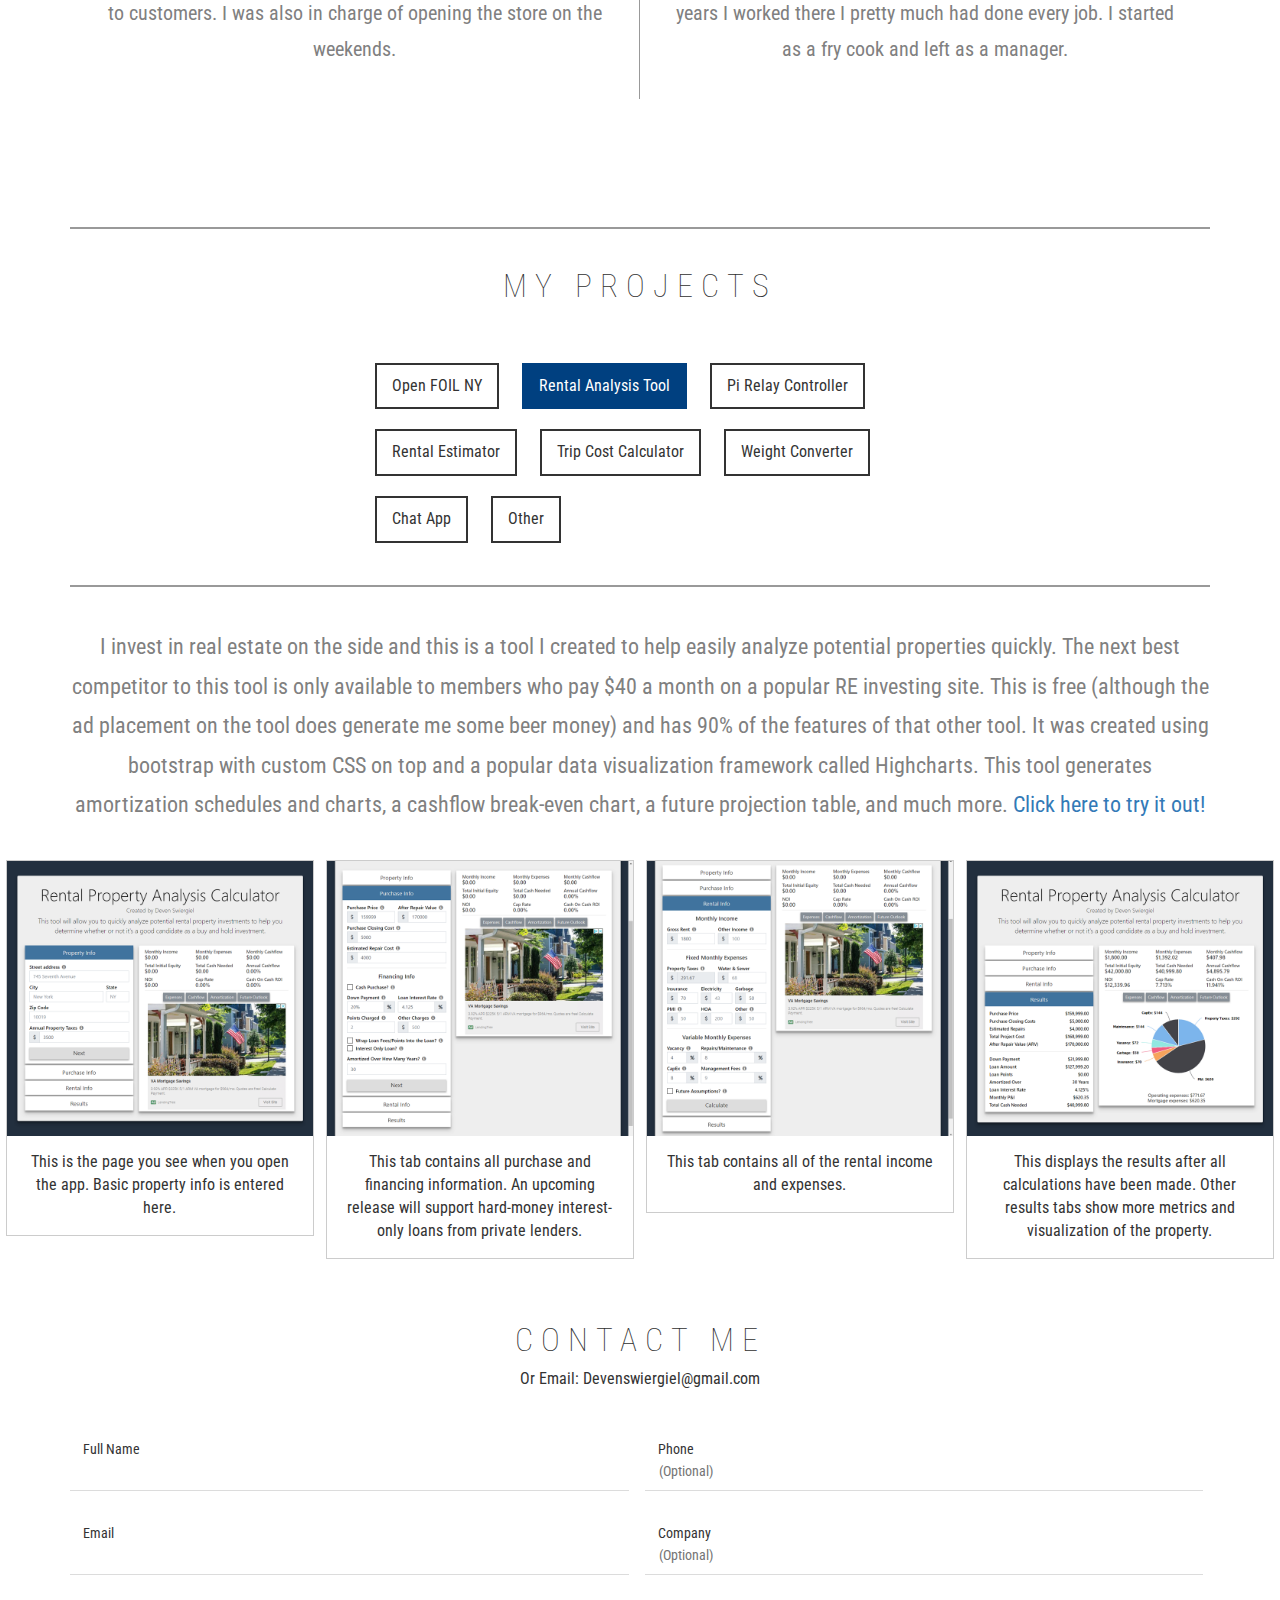
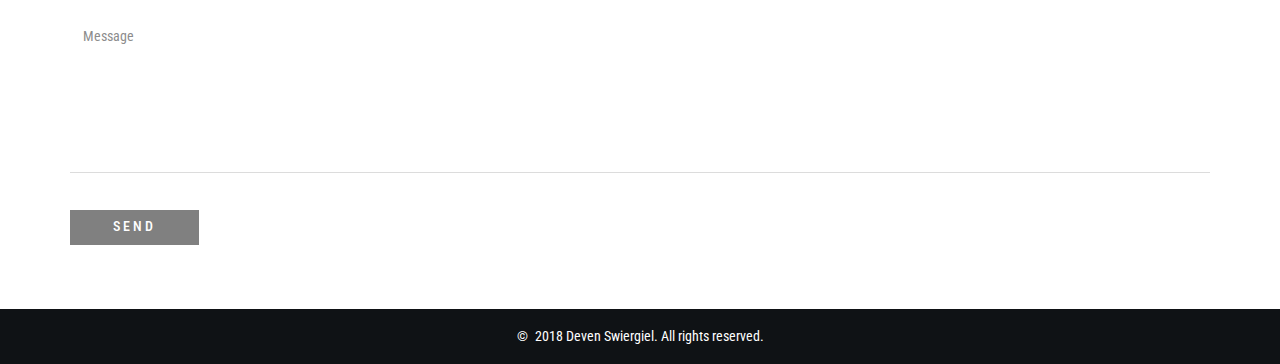
==== commit 2994bb25: "Made some text changes" ====
--- a/web/index.html
+++ b/web/index.html
@@ -168,12 +168,17 @@
 
 
                     <div class="banner-right-info">
-                        <p class="aboutMe" style="margin-top: 0px;">My name is Deven Swiergiel and I am a Software Engineer/Developer and Senior in college currently
-                            working for the government as a Software Developer while working towards a dual B.S. in Computer
-                            Science and Applied Mathematics. I have experience working on a team as well as by myself creating
-                            and deploying enterprise software and systems for New York State. I enjoy learning new skills
+                        <p class="aboutMe" style="margin-top: 0px;">My name is Deven Swiergiel and I am a Software
+                            Engineer/Developer and Senior in college currently
+                            working for the government as a Software Developer while working towards a dual B.S. in
+                            Computer
+                            Science and Applied Mathematics. I have experience working on a team as well as by myself
+                            creating
+                            and deploying enterprise software and systems for New York State. I enjoy learning new
+                            skills
                             and love creating even more.</p>
-                        <p>This website was designed and created by me. If you'd like, explore it to learn more about me!</p>
+                        <p>This website was designed and created by me. If you'd like, explore it to learn more about
+                            me!</p>
                         <!--Popup Modal for QR code site  -->
 
                         <!-- The Modal  -->
@@ -236,14 +241,15 @@
                         <div style="margin-bottom: 10px">
                             <div class="w3-button infoButtons" style="float: left; width: 160px; ">
                                 <div class="w3-button-info m_nav_item navBtn">
-                                    <a class="hvr-sweep-to-bottom" style="letter-spacing: 2px; font-weight: 500!important" href="#contact">Contact Me</a>
+                                    <a class="hvr-sweep-to-bottom" style="letter-spacing: 2px; font-weight: 500!important"
+                                        href="#contact">Contact Me</a>
                                 </div>
 
                             </div>
                             <div class="w3-button infoButtons" style="display: inline-block; width: 160px;">
                                 <div class="w3-button-info resume navBtn">
-                                    <a class="hvr-sweep-to-bottom" style="letter-spacing: 2px; font-weight: 500!important" href="http://devenswiergiel.com/currentresume.pdf"
-                                        target="_blank">Resume</a>
+                                    <a class="hvr-sweep-to-bottom" style="letter-spacing: 2px; font-weight: 500!important"
+                                        href="http://devenswiergiel.com/currentresume.pdf" target="_blank">Resume</a>
                                 </div>
                             </div>
                         </div>
@@ -295,24 +301,34 @@
                 <div class="col-md-6 wthree-about-left">
                     <h3>About Me</h3>
 
-                    <p>Making things is my passion. Whether I am at my place of employment working with other developers, at
-                        school working on an assignment, or at home working on a personal project, I find that really like
-                        the process of creating and tinkering. You've heard the cliche, you know, the one where from an early
-                        age they have been interested in knowing how things work, even taking things apart to find out. Yeah,
-                        that was me. I'm quite glad too, as many of the skills I have as a developer are self-taught and
+                    <p>Making things is my passion. Whether I am at my place of employment working with other
+                        developers, at
+                        school working on an assignment, or at home working on a personal project, I find that really
+                        like
+                        the process of creating and tinkering. You've heard the cliche, you know, the one where from an
+                        early
+                        age they have been interested in knowing how things work, even taking things apart to find out.
+                        Yeah,
+                        that was me. I'm quite glad too, as many of the skills I have as a developer are self-taught
+                        and
                         come from this natural interest to learn and create.</p>
 
-                    <p>I am the first in my entire family to ever attend college and I am currently attending The University
-                        at Albany working towards a combined Computer Science and Applied Mathematics Bachelors degree. This
-                        has been both a challenging yet rewarding experience and I am lucky to have such a great group of
+                    <p>I am the first in my entire family to ever attend college and I am currently attending The
+                        University
+                        at Albany working towards a combined Computer Science and Applied Mathematics Bachelors degree.
+                        This
+                        has been both a challenging yet rewarding experience and I am lucky to have such a great group
+                        of
                         friends who have helped me along the way.</p>
 
-                    <p>When I'm not developing software I enjoy working with my 3D printer that I built a little while back.
-                        I've used it to print many parts for around the house as well as custom parts for some of my personal
-                        electronic projects.
+                    <p>While I am quite passionate about software development, I am also heavily passionate about
+                        personal
+                        finance and investing. I've created several tools to help with investing in real estate, some
+                        of which
+                        generate a small amount of ad revenue each month. See some of them in the project section!
                     </p>
 
-                    <p>When I'm not creating I'm likely hanging with friends, enjoying outdoor activities, or sleeping!</p>
+
 
                 </div>
 
@@ -323,352 +339,400 @@
                             <section class='wrap'>
                                 <div class='wrap_right'>
                                     <div class='bar_group'>
-                                        <div class='bar_group__bar thin' label='Java' show_values='true' tooltip='true' value='500'></div>
-                                        <div class='bar_group__bar thin' label='HTML & CSS' show_values='true' tooltip='true' value='700'></div>
-                                        <div class='bar_group__bar thin' label='Angular 2' show_values='true' tooltip='true' value='650'></div>
-                                        <div class='bar_group__bar thin' label='TypeScript' show_values='true' tooltip='true' value='700'></div>
-                                        <div class='bar_group__bar thin' label='JavaScript' show_values='true' tooltip='true' value='600'></div>
-                                        <div class='bar_group__bar thin' label='SQL' show_values='true' tooltip='true' value='388'></div>
-                                        <div class='bar_group__bar thin' label='C#' show_values='true' tooltip='true' value='543'></div>
-                                        <div class='bar_group__bar thin' label='Python' show_values='true' tooltip='true' value='178'></div>
+                                        <div class='bar_group__bar thin' label='Java' show_values='true' tooltip='true'
+                                            value='500'></div>
+                                        <div class='bar_group__bar thin' label='HTML & CSS' show_values='true' tooltip='true'
+                                            value='700'></div>
+                                        <div class='bar_group__bar thin' label='Angular 2' show_values='true' tooltip='true'
+                                            value='650'></div>
+                                        <div class='bar_group__bar thin' label='TypeScript' show_values='true' tooltip='true'
+                                            value='700'></div>
+                                        <div class='bar_group__bar thin' label='JavaScript' show_values='true' tooltip='true'
+                                            value='600'></div>
+                                        <div class='bar_group__bar thin' label='SQL' show_values='true' tooltip='true'
+                                            value='388'></div>
+                                        <div class='bar_group__bar thin' label='C#' show_values='true' tooltip='true'
+                                            value='543'></div>
+                                        <div class='bar_group__bar thin' label='Python' show_values='true' tooltip='true'
+                                            value='178'></div>
 
                                     </div>
                                     <div class='clear'></div>
                             </section>
                         </section>
+                    </div>
+                </div>
+                <div class="clearfix"> </div>
+            </div>
+        </div>
+    </div>
+    <script src="js/bars.js"></script>
+    <!-- //about -->
+
+    <!-- education -->
+    <div class="jarallax education" id="education">
+        <div class="container">
+            <div class="w3-agileits-education-heading">
+                <h3>Education</h3>
+            </div>
+            <div class="agile-education-grids">
+
+                <div id="educationTop" class="col-sm-4 agile-education-grid gpaToolTip">
+                    <h4 style="letter-spacing: 2px; font-weight: 300!important">Schenectady County Community College</h4>
+                    <i id="sch" class="fa fa-blank " aria-hidden="true">3.93</i>
+                    <p style="margin-bottom: 20px; letter-spacing: 2px; font-weight: 300!important">General Education
+                        Requirements
+                        <br>
+                        <br> August 2013 - May 2014
+                    </p>
+                </div>
+                <div id="educationMiddle" class="col-sm-4 agile-education-grid gpaToolTip">
+                    <h4 style="letter-spacing: 2px; font-weight: 300!important">Hudson Valley Community College</h4>
+                    <i id="hud" class="fa fa-blank" aria-hidden="true">3.5</i>
+                    <p style="margin-bottom: 20px; letter-spacing: 2px; font-weight: 300!important">A.S. Computer
+                        Information Systems
+                        <br>
+                        <br> August 2014 - May 2016
+                    </p>
+                </div>
+                <div></div>
+                <div id="educationBottom" class="col-sm-4 agile-education-grid gpaToolTip">
+                    <h4 style="letter-spacing: 2px; font-weight: 300!important">University at Albany
+                        <br>
+                        <br>
+                    </h4>
+                    <i id="UA" class="fa fa-blank" aria-hidden="true">3.8</i>
+                    <p style="letter-spacing: 2px; font-weight: 300!important">B.S. Computer Science and Applied
+                        Mathematics
+                        <br>
+                        <br> August 2016 - Present
+                    </p>
+                </div>
+                <div class="clearfix"> </div>
+            </div>
+            <script src="js/jarallax.js"></script>
+            <script src="js/SmoothScroll.min.js"></script>
+            <script type="text/javascript">
+                /* init Jarallax */
+                $('.jarallax').jarallax({
+                    speed: 0.1,
+                    imgWidth: 1366,
+                    imgHeight: 768
+                })
+            </script>
+        </div>
+    </div>
+    <!-- //education -->
+
+    <!-- experience -->
+    <div class="experience" id="experience">
+        <div class="container">
+            <div class="w3-agileits-education-heading experience-heading">
+                <h3>Work Experience</h3>
+            </div>
+            <div class="w3-agile-experience-grids">
+                <div class="experience-top-grids">
+                    <div class="col-md-12 experience-grid experience-grid1">
+                        <div class="experience-grid-icon icon-left hvr-radial-out">
+                            <i class="fa fa-building" aria-hidden="true"></i>
+                        </div>
+                        <div class="experience-grid-info">
+                            <h5>New York State Information Technology Services
+                                <br> March 2017 - Present</h5>
+                            <p>Work with other developers to create and deploy enterprise software and systems for
+                                <br> New York State using technologies such as Angular, C#, SQL, Java, and more. Check
+                                out
+                                the projects section of the site to see what I've been working on at NYS ITS.</p>
                         </div>
                     </div>
                     <div class="clearfix"> </div>
                 </div>
+                <div class="experience-top-grids">
+                    <div class="col-md-6 experience-grid">
+                        <div class="experience-grid-icon icon-left hvr-radial-out">
+                            <i class="fa fa-shopping-cart" aria-hidden="true"></i>
+                        </div>
+                        <div class="experience-grid-info">
+                            <h5>Hannaford Supermarkets
+                                <br> May 2014 - March 2017</h5>
+                            <p>Worked as a deli associate preparing salad bar, wing bar, and olive bar as well as, of
+                                course,
+                                slicing cold cuts for customers.
+                            </p>
+                        </div>
+                    </div>
+                    <div class="col-md-6 experience-grid experience-grid1">
+                        <div class="experience-grid-icon icon-left hvr-radial-out">
+                            <i class="fa fa-bicycle" aria-hidden="true"></i>
+                        </div>
+                        <div class="experience-grid-info">
+                            <h5>Freeman's Bridge Sports
+                                <br>June 2015 - February 2016</h5>
+                            <p>Worked as a sales associate as well as a bicycle mechanic selling and repairing
+                                bicycles.</p>
+                        </div>
+                    </div>
+                    <div class="clearfix"> </div>
+                </div>
+                <div class="experience-top-grids">
+                    <div class="col-md-6 experience-grid experience-grid2">
+                        <div class="experience-grid-icon icon-left hvr-radial-out">
+                            <i class="fa fa-coffee" aria-hidden="true"></i>
+                        </div>
+                        <div class="experience-grid-info">
+                            <h5>Dunkin' Donuts
+                                <br>May 2014 - June 2015</h5>
+                            <p>Worked as a barista serving coffee and breakfast sandwiches to customers. I was also in
+                                charge
+                                of opening the store on the weekends.</p>
+                        </div>
+                    </div>
+                    <div class="col-md-6 experience-grid experience-grid3">
+                        <div class="experience-grid-icon icon-left hvr-radial-out">
+                            <i class="fa fa-cutlery" aria-hidden="true"></i>
+                        </div>
+                        <div class="experience-grid-info">
+                            <h5>McDonald's
+                                <br>March 2011 - May 2014</h5>
+                            <p>This was my first job that I got at age 15. Throughout the 3 years I worked there I
+                                pretty
+                                much had done every job. I started as a fry cook and left as a manager.</p>
+                        </div>
+                    </div>
+                    <div class="clearfix"> </div>
+                </div>
             </div>
         </div>
-        <script src="js/bars.js"></script>
-        <!-- //about -->
-
-        <!-- education -->
-        <div class="jarallax education" id="education">
-            <div class="container">
-                <div class="w3-agileits-education-heading">
-                    <h3>Education</h3>
-                </div>
-                <div class="agile-education-grids">
-
-                    <div id="educationTop" class="col-sm-4 agile-education-grid gpaToolTip">
-                        <h4 style="letter-spacing: 2px; font-weight: 300!important">Schenectady County Community College</h4>
-                            <i id="sch" class="fa fa-blank " aria-hidden="true">3.93</i>
-                        <p style="margin-bottom: 20px; letter-spacing: 2px; font-weight: 300!important">General Education Requirements
-                            <br>
-                            <br> August 2013 - May 2014
-                        </p>
-                    </div>
-                    <div id="educationMiddle" class="col-sm-4 agile-education-grid gpaToolTip">
-                        <h4 style="letter-spacing: 2px; font-weight: 300!important">Hudson Valley Community College</h4>
-                            <i id="hud" class="fa fa-blank" aria-hidden="true">3.5</i>
-                        <p style="margin-bottom: 20px; letter-spacing: 2px; font-weight: 300!important">A.S. Computer Information Systems
-                            <br>
-                            <br> August 2014 - May 2016
-                        </p>
-                    </div>
-                    <div></div>
-                    <div id="educationBottom" class="col-sm-4 agile-education-grid gpaToolTip">
-                        <h4 style="letter-spacing: 2px; font-weight: 300!important">University at Albany
-                            <br>
-                            <br>
-                        </h4>
-                            <i id="UA" class="fa fa-blank" aria-hidden="true">3.8</i>
-                        <p style="letter-spacing: 2px; font-weight: 300!important">B.S. Computer Science and Applied Mathematics
-                            <br>
-                            <br> August 2016 - Present
-                        </p>
-                    </div>
-                    <div class="clearfix"> </div>
-                </div>
-                <script src="js/jarallax.js"></script>
-                <script src="js/SmoothScroll.min.js"></script>
-                <script type="text/javascript">
-                    /* init Jarallax */
-                    $('.jarallax').jarallax({
-                        speed: 0.1,
-                        imgWidth: 1366,
-                        imgHeight: 768
-                    })
-                </script>
+    </div>
+    <!-- //experience -->
+
+    <!-- projects -->
+    <div class="projects" id="projects">
+        <div class="container">
+            <div class="border" style="margin-bottom: 40px;"></div>
+            <div class="w3-agileits-education-heading experience-heading">
+                <h3>My Projects</h3>
             </div>
         </div>
-        <!-- //education -->
-
-        <!-- experience -->
-        <div class="experience" id="experience">
-            <div class="container">
-                <div class="w3-agileits-education-heading experience-heading">
-                    <h3>Work Experience</h3>
-                </div>
-                <div class="w3-agile-experience-grids">
-                    <div class="experience-top-grids">
-                        <div class="col-md-12 experience-grid experience-grid1">
-                            <div class="experience-grid-icon icon-left hvr-radial-out">
-                                <i class="fa fa-building" aria-hidden="true"></i>
-                            </div>
-                            <div class="experience-grid-info">
-                                <h5>New York State Information Technology Services
-                                    <br> March 2017 - Present</h5>
-                                <p>Work with other developers to create and deploy enterprise software and systems for
-                                    <br> New York State using technologies such as Angular, C#, SQL, Java, and more. Check out
-                                    the projects section of the site to see what I've been working on at NYS ITS.</p>
-                            </div>
-                        </div>
-                        <div class="clearfix"> </div>
-                    </div>
-                    <div class="experience-top-grids">
-                        <div class="col-md-6 experience-grid">
-                            <div class="experience-grid-icon icon-left hvr-radial-out">
-                                <i class="fa fa-shopping-cart" aria-hidden="true"></i>
-                            </div>
-                            <div class="experience-grid-info">
-                                <h5>Hannaford Supermarkets
-                                    <br> May 2014 - March 2017</h5>
-                                <p>Worked as a deli associate preparing salad bar, wing bar, and olive bar as well as, of course,
-                                    slicing cold cuts for customers.
-                                </p>
-                            </div>
-                        </div>
-                        <div class="col-md-6 experience-grid experience-grid1">
-                            <div class="experience-grid-icon icon-left hvr-radial-out">
-                                <i class="fa fa-bicycle" aria-hidden="true"></i>
-                            </div>
-                            <div class="experience-grid-info">
-                                <h5>Freeman's Bridge Sports
-                                    <br>June 2015 - February 2016</h5>
-                                <p>Worked as a sales associate as well as a bicycle mechanic selling and repairing bicycles.</p>
-                            </div>
-                        </div>
-                        <div class="clearfix"> </div>
-                    </div>
-                    <div class="experience-top-grids">
-                        <div class="col-md-6 experience-grid experience-grid2">
-                            <div class="experience-grid-icon icon-left hvr-radial-out">
-                                <i class="fa fa-coffee" aria-hidden="true"></i>
-                            </div>
-                            <div class="experience-grid-info">
-                                <h5>Dunkin' Donuts
-                                    <br>May 2014 - June 2015</h5>
-                                <p>Worked as a barista serving coffee and breakfast sandwiches to customers. I was also in charge
-                                    of opening the store on the weekends.</p>
-                            </div>
-                        </div>
-                        <div class="col-md-6 experience-grid experience-grid3">
-                            <div class="experience-grid-icon icon-left hvr-radial-out">
-                                <i class="fa fa-cutlery" aria-hidden="true"></i>
-                            </div>
-                            <div class="experience-grid-info">
-                                <h5>McDonald's
-                                    <br>March 2011 - May 2014</h5>
-                                <p>This was my first job that I got at age 15. Throughout the 3 years I worked there I pretty
-                                    much had done every job. I started as a fry cook and left as a manager.</p>
-                            </div>
-                        </div>
-                        <div class="clearfix"> </div>
-                    </div>
-                </div>
-            </div>
-        </div>
-        <!-- //experience -->
-
-        <!-- projects -->
-        <div class="projects" id="projects">
-            <div class="container">
-                <div class="border" style="margin-bottom: 40px;"></div>
-                <div class="w3-agileits-education-heading experience-heading">
-                    <h3>My Projects</h3>
-                </div>
-            </div>
-
-            <div class="bs-example bs-example-tabs" role="tabpanel" data-example-id="togglable-tabs">
-                <ul id="myTab" class="nav nav-tabs" role="tablist">
-
-                    <li role="presentation">
-                        <a href="#OpenFOIL" id="OpenFoil-tab" role="tab" data-toggle="tab" aria-controls="OpenFoil">Open FOIL NY</a>
-                    </li>
-
-                    <li role="presentation"  class="active">
-                        <a href="#RentalAnalysis" id="RentalAnalysis-tab" role="tab" data-toggle="tab" aria-controls="RentalAnalysis">Rental Analysis Tool</a>
-                    </li>
-                    <li role="presentation">
-                        <a href="#home-main" id="home-tab" role="tab" data-toggle="tab" aria-controls="home" aria-expanded="true">Pi Relay Controller</a>
-                    </li>
-                    <!-- <li role="presentation">
+
+        <div class="bs-example bs-example-tabs" role="tabpanel" data-example-id="togglable-tabs">
+            <ul id="myTab" class="nav nav-tabs" role="tablist">
+
+                <li role="presentation">
+                    <a href="#OpenFOIL" id="OpenFoil-tab" role="tab" data-toggle="tab" aria-controls="OpenFoil">Open
+                        FOIL NY</a>
+                </li>
+
+                <li role="presentation" class="active">
+                    <a href="#RentalAnalysis" id="RentalAnalysis-tab" role="tab" data-toggle="tab" aria-controls="RentalAnalysis">Rental
+                        Analysis Tool</a>
+                </li>
+                <li role="presentation">
+                    <a href="#home-main" id="home-tab" role="tab" data-toggle="tab" aria-controls="home" aria-expanded="true">Pi
+                        Relay Controller</a>
+                </li>
+                <!-- <li role="presentation">
                         <a href="#NYSITS" id="NYSITS-tab" role="tab" data-toggle="tab" aria-controls="NYSITS">NYS ITS</a>
                     </li> -->
-                    <li role="presentation">
-                        <a href="#RentalEstimator" role="tab" id="RentalEstimator-tab" data-toggle="tab" aria-controls="learning">Rental Estimator</a>
-                    </li>
-                    <li role="presentation">
-                        <a href="#tripCalc" role="tab" id="tripCalc-tab" data-toggle="tab" aria-controls="tripCalc">Trip Cost Calculator</a>
-                    </li>
-                    <li role="presentation">
-                        <a href="#WeightConverter" role="tab" id="WeightConverter-tab" data-toggle="tab" aria-controls="learning">Weight Converter</a>
-                    </li>
-                    <li role="presentation">
-                        <a href="#chatApp" role="tab" id="chatApp-tab" data-toggle="tab" aria-controls="chatApp">Chat App</a>
-                    </li>
-                    <li role="presentation">
-                        <a href="#other" role="tab" id="other-tab" data-toggle="tab" aria-controls="other">Other</a>
-                    </li>
-                </ul>
-                <div class="container">
-                    <div class="border"></div>
-                </div>
-                <div id="myTabContent" class="tab-content">
-
-                    <!-- PI Relay Controller tab  -->
-                    <div role="tabpanel" class="tab-pane fade " id="OpenFOIL" aria-labelledby="OpenFOIL">
-                        <div class="w3_tab_img">
-
-
-                            <div class="container">
-                                <p class="paragraph"><a target="_blank" href="https://openfoil.ny.gov/#/newfoilrequest">Open FOIL NY</a> is my current project at NYS where I work as the Font-end Lead. 
-                                    Open FOIL NY is a complete front-to-back system that allows the public to request all sorts of data and information regarding the State,
-                                     internal on-goings, budgets, etc. <br><br><a target="_blank" href="https://www.governor.ny.gov/news/governor-cuomo-announces-open-foil-ny">Governor Cuomo's recent press release on Open FOIL NY</a>  explains everything but in short, prior to the launch of Open FOIL NY, there was no centralized location to obtain agency-specific information, 
-                                     no standardized form, and the FOIL experience varied from State agency to agency. Open FOIL NY now provides New Yorkers with a consistent and convenient
-                                      experience for requesting public records and obtaining information.
-                                     Open FOIL NY also provides state employees with an efficient system to track and fulfill FOIL requests saving on time and resources.
-                                      <br><br>Unfortunately, I am only able to show you the <a target="_blank" href="https://openfoil.ny.gov/#/newfoilrequest">public facing form</a>  I built using Angular 4. The internal workflow system that FOIL Specialists and lawyers use to manage FOILs and documents involves sensitive private data.</p>
-                            </div>
-
-                            <div class="clearfix"> </div>
-                            <div class="container">
-                                <div class="border"></div>
-                            </div>
-
-                        </div>
-                    </div>
-
-                    <!-- PI Relay Controller tab  -->
-                    <div role="tabpanel" class="tab-pane fade " id="home-main" aria-labelledby="home-tab">
-                        <div class="w3_tab_img">
-
-
-                            <div class="container">
-                                <p class="paragraph">While this looks quite simple, this was one of my most involved personal projects yet. This
-                                    app is connected to a Raspberry Pi Zero W which is connected to a 2-channel relay and
-                                    it allows me to control anything plugged into it from anywhere in the world. I made this
-                                    because my apartment has electric heat which is expensive. So I don't want to run it
-                                    all day while I'm not home, but I want it to be warm when I come home. With this, I can
-                                    turn it on an hour before I come home. This project involves a MySQL database to store
-                                    authorized users like myself and my girlfriend, PHP backend, ajax calls, a CRON job,
-                                    MD5 password encryption, and bootstrap.</p>
-                            </div>
-
-                            <div class="responsive ">
-                                <div class="gallery  zoom_Left_Side">
-                                    <a target="_blank" href="images/relay_login.png">
-                                        <img src="images/relay_login.png" alt="Contacts page" width="600" height="auto">
-                                    </a>
-                                    <div class="desc">This is the login page so that only I can control the heat.
-                                    </div>
-                                </div>
-                            </div>
-
-                            <div class="responsive ">
-                                <div class="gallery zoom_center">
-                                    <a target="_blank" href="images/relay_main.png">
-                                        <img src="images/relay_main.png" alt="Database page" width="600" height="600">
-                                    </a>
-                                    <div class="desc">After login, you are presented with a control panel.
-                                    </div>
-                                </div>
-                            </div>
-
-                            <div class="responsive ">
-                                <div class="gallery zoom_Right_Side">
-                                    <a target="_blank" href="images/relay_timer.png">
-                                        <img src="images/relay_timer.png" alt="Image of all pages on mobile device" width="600" height="600">
-                                    </a>
-                                    <div class="desc">It also has a timer, so I can have it turn on or off at a certain time.</div>
-                                </div>
-                            </div>
-                            <div class="responsive ">
-                                <div class="gallery zoom_Right_Side">
-                                    <a target="_blank" href="images/relay_mobile.png">
-                                        <img src="images/relay_mobile.png" alt="Image of all pages on mobile device" width="600" height="600">
-                                    </a>
-                                    <div class="desc">And it is obviously mobile friendly.</div>
-                                </div>
-                            </div>
-
-
-
-                            <div class="clearfix"> </div>
-
-                        </div>
-                    </div>
-
-                    <!-- Rental Analysis Calculator tab  -->
-                    <div role="tabpanel" class="tab-pane fade in active" id="RentalAnalysis" aria-labelledby="RentalAnalysis-tab">
-                        <div class="w3_tab_img">
-
-
-                            <div class="container">
-                                <p class="paragraph">I invest in real estate on the side and this is a tool I created to help easily analyze potential
-                                    properties quickly. The next best competitor to this tool is only available to members
-                                    who pay $40 a month on a popular RE investing site. This is free (although the ad placement
-                                    on the tool does generate me some beer money) and has 90% of the features of that other
-                                    tool. It was created using bootstrap with custom CSS on top and a popular data visualization
-                                    framework called Highcharts. This tool generates amortization schedules and charts, a
-                                    cashflow break-even chart, a future projection table, and much more.
-                                    <a target="_blank" href="http://devenswiergiel.com/rentalanalysis">Click here to try it out!</a>
-                                </p>
-                            </div>
-
-                            <div class="responsive">
-                                <div class="gallery zoom_Left_Side">
-                                    <a target="_blank" href="images/rentalanalysis_property.png">
-                                        <img src="images/rentalanalysis_property.png" alt="Property info tab of real estate analysis tool" width="600" height="auto">
-                                    </a>
-                                    <div class="desc">This is the page you see when you open the app. Basic property info is entered here.
-                                    </div>
-                                </div>
-                            </div>
-
-                            <div class="responsive">
-                                <div class="gallery zoom_center">
-                                    <a target="_blank" href="images/rentalanalysis_purchase.png">
-                                        <img src="images/rentalanalysis_purchase.png" alt="Purchase info tab of real estate analysis tool" width="600" height="auto">
-                                    </a>
-                                    <div class="desc">This tab contains all purchase and financing information. An upcoming release will support
-                                        hard-money interest-only loans from private lenders.
-                                    </div>
-                                </div>
-                            </div>
-
-                            <div class="responsive">
-                                <div class="gallery zoom_center">
-                                    <a target="_blank" href="images/rentalanalysis_rental.png">
-                                        <img src="images/rentalanalysis_rental.png" alt="Rental info tab of real estate analysis tool" width="600" height="600">
-                                    </a>
-                                    <div class="desc">This tab contains all of the rental income and expenses.
-                                    </div>
-                                </div>
-                            </div>
-
-                            <div class="responsive">
-                                <div class="gallery zoom_Right_Side">
-                                    <a target="_blank" href="images/rentalanalysis_results.png">
-                                        <img src="images/rentalanalysis_results.png" alt="Results of calculations of real estate analysis tool" width="600" height="600">
-                                    </a>
-                                    <div class="desc">This displays the results after all calculations have been made. Other results tabs show
-                                        more metrics and visualization of the property.</div>
-                                </div>
-                            </div>
-
-                            <div class="clearfix"> </div>
-
-                        </div>
-                    </div>
-
-
-                    <!-- NYS ITS tab  -->
-                    <!-- <div role="tabpanel" class="tab-pane fade" id="NYSITS" aria-labelledby="NYSITS-tab">
+                <li role="presentation">
+                    <a href="#RentalEstimator" role="tab" id="RentalEstimator-tab" data-toggle="tab" aria-controls="learning">Rental
+                        Estimator</a>
+                </li>
+                <li role="presentation">
+                    <a href="#tripCalc" role="tab" id="tripCalc-tab" data-toggle="tab" aria-controls="tripCalc">Trip
+                        Cost Calculator</a>
+                </li>
+                <li role="presentation">
+                    <a href="#WeightConverter" role="tab" id="WeightConverter-tab" data-toggle="tab" aria-controls="learning">Weight
+                        Converter</a>
+                </li>
+                <li role="presentation">
+                    <a href="#chatApp" role="tab" id="chatApp-tab" data-toggle="tab" aria-controls="chatApp">Chat App</a>
+                </li>
+                <li role="presentation">
+                    <a href="#other" role="tab" id="other-tab" data-toggle="tab" aria-controls="other">Other</a>
+                </li>
+            </ul>
+            <div class="container">
+                <div class="border"></div>
+            </div>
+            <div id="myTabContent" class="tab-content">
+
+                <!-- PI Relay Controller tab  -->
+                <div role="tabpanel" class="tab-pane fade " id="OpenFOIL" aria-labelledby="OpenFOIL">
+                    <div class="w3_tab_img">
+
+
+                        <div class="container">
+                            <p class="paragraph"><a target="_blank" href="https://openfoil.ny.gov/#/newfoilrequest">Open
+                                    FOIL NY</a> is my current project at NYS where I work as the Font-end Lead.
+                                Open FOIL NY is a complete front-to-back system that allows the public to request all
+                                sorts of data and information regarding the State,
+                                internal on-goings, budgets, etc. <br><br><a target="_blank" href="https://www.governor.ny.gov/news/governor-cuomo-announces-open-foil-ny">Governor
+                                    Cuomo's recent press release on Open FOIL NY</a> explains everything but in short,
+                                prior to the launch of Open FOIL NY, there was no centralized location to obtain
+                                agency-specific information,
+                                no standardized form, and the FOIL experience varied from State agency to agency. Open
+                                FOIL NY now provides New Yorkers with a consistent and convenient
+                                experience for requesting public records and obtaining information.
+                                Open FOIL NY also provides state employees with an efficient system to track and
+                                fulfill FOIL requests saving on time and resources.
+                                <br><br>Unfortunately, I am only able to show you the <a target="_blank" href="https://openfoil.ny.gov/#/newfoilrequest">public
+                                    facing form</a> I built using Angular 4. The internal workflow system that FOIL
+                                Specialists and lawyers use to manage FOILs and documents involves sensitive private
+                                data.</p>
+                        </div>
+
+                        <div class="clearfix"> </div>
+                        <div class="container">
+                            <div class="border"></div>
+                        </div>
+
+                    </div>
+                </div>
+
+                <!-- PI Relay Controller tab  -->
+                <div role="tabpanel" class="tab-pane fade " id="home-main" aria-labelledby="home-tab">
+                    <div class="w3_tab_img">
+
+
+                        <div class="container">
+                            <p class="paragraph">While this looks quite simple, this was one of my most involved
+                                personal projects yet. This
+                                app is connected to a Raspberry Pi Zero W which is connected to a 2-channel relay and
+                                it allows me to control anything plugged into it from anywhere in the world. I made
+                                this
+                                because my apartment has electric heat which is expensive. So I don't want to run it
+                                all day while I'm not home, but I want it to be warm when I come home. With this, I can
+                                turn it on an hour before I come home. This project involves a MySQL database to store
+                                authorized users like myself and my girlfriend, PHP backend, ajax calls, a CRON job,
+                                MD5 password encryption, and bootstrap.</p>
+                        </div>
+
+                        <div class="responsive ">
+                            <div class="gallery  zoom_Left_Side">
+                                <a target="_blank" href="images/relay_login.png">
+                                    <img src="images/relay_login.png" alt="Contacts page" width="600" height="auto">
+                                </a>
+                                <div class="desc">This is the login page so that only I can control the heat.
+                                </div>
+                            </div>
+                        </div>
+
+                        <div class="responsive ">
+                            <div class="gallery zoom_center">
+                                <a target="_blank" href="images/relay_main.png">
+                                    <img src="images/relay_main.png" alt="Database page" width="600" height="600">
+                                </a>
+                                <div class="desc">After login, you are presented with a control panel.
+                                </div>
+                            </div>
+                        </div>
+
+                        <div class="responsive ">
+                            <div class="gallery zoom_Right_Side">
+                                <a target="_blank" href="images/relay_timer.png">
+                                    <img src="images/relay_timer.png" alt="Image of all pages on mobile device" width="600"
+                                        height="600">
+                                </a>
+                                <div class="desc">It also has a timer, so I can have it turn on or off at a certain
+                                    time.</div>
+                            </div>
+                        </div>
+                        <div class="responsive ">
+                            <div class="gallery zoom_Right_Side">
+                                <a target="_blank" href="images/relay_mobile.png">
+                                    <img src="images/relay_mobile.png" alt="Image of all pages on mobile device" width="600"
+                                        height="600">
+                                </a>
+                                <div class="desc">And it is obviously mobile friendly.</div>
+                            </div>
+                        </div>
+
+
+
+                        <div class="clearfix"> </div>
+
+                    </div>
+                </div>
+
+                <!-- Rental Analysis Calculator tab  -->
+                <div role="tabpanel" class="tab-pane fade in active" id="RentalAnalysis" aria-labelledby="RentalAnalysis-tab">
+                    <div class="w3_tab_img">
+
+
+                        <div class="container">
+                            <p class="paragraph">I invest in real estate on the side and this is a tool I created to
+                                help easily analyze potential
+                                properties quickly. The next best competitor to this tool is only available to members
+                                who pay $40 a month on a popular RE investing site. This is free (although the ad
+                                placement
+                                on the tool does generate me some beer money) and has 90% of the features of that other
+                                tool. It was created using bootstrap with custom CSS on top and a popular data
+                                visualization
+                                framework called Highcharts. This tool generates amortization schedules and charts, a
+                                cashflow break-even chart, a future projection table, and much more.
+                                <a target="_blank" href="http://devenswiergiel.com/rentalanalysis">Click here to try it
+                                    out!</a>
+                            </p>
+                        </div>
+
+                        <div class="responsive">
+                            <div class="gallery zoom_Left_Side">
+                                <a target="_blank" href="images/rentalanalysis_property.png">
+                                    <img src="images/rentalanalysis_property.png" alt="Property info tab of real estate analysis tool"
+                                        width="600" height="auto">
+                                </a>
+                                <div class="desc">This is the page you see when you open the app. Basic property info
+                                    is entered here.
+                                </div>
+                            </div>
+                        </div>
+
+                        <div class="responsive">
+                            <div class="gallery zoom_center">
+                                <a target="_blank" href="images/rentalanalysis_purchase.png">
+                                    <img src="images/rentalanalysis_purchase.png" alt="Purchase info tab of real estate analysis tool"
+                                        width="600" height="auto">
+                                </a>
+                                <div class="desc">This tab contains all purchase and financing information. An upcoming
+                                    release will support
+                                    hard-money interest-only loans from private lenders.
+                                </div>
+                            </div>
+                        </div>
+
+                        <div class="responsive">
+                            <div class="gallery zoom_center">
+                                <a target="_blank" href="images/rentalanalysis_rental.png">
+                                    <img src="images/rentalanalysis_rental.png" alt="Rental info tab of real estate analysis tool"
+                                        width="600" height="600">
+                                </a>
+                                <div class="desc">This tab contains all of the rental income and expenses.
+                                </div>
+                            </div>
+                        </div>
+
+                        <div class="responsive">
+                            <div class="gallery zoom_Right_Side">
+                                <a target="_blank" href="images/rentalanalysis_results.png">
+                                    <img src="images/rentalanalysis_results.png" alt="Results of calculations of real estate analysis tool"
+                                        width="600" height="600">
+                                </a>
+                                <div class="desc">This displays the results after all calculations have been made.
+                                    Other results tabs show
+                                    more metrics and visualization of the property.</div>
+                            </div>
+                        </div>
+
+                        <div class="clearfix"> </div>
+
+                    </div>
+                </div>
+
+
+                <!-- NYS ITS tab  -->
+                <!-- <div role="tabpanel" class="tab-pane fade" id="NYSITS" aria-labelledby="NYSITS-tab">
                         <div class="w3_tab_img">
 
                             <div class="container">
@@ -727,268 +791,294 @@
                         </div>
                     </div> -->
 
-                    <!-- Rental Estimator Tab -->
-                    <div role="tabpanel" class="tab-pane fade " id="RentalEstimator" aria-labelledby="RentalEstimator-tab">
-                        <div class="w3_tab_img">
-
-                            <div class="container">
-                                <p class="paragraph">This is a simple rental estimator web application that I made for a real estate investment
-                                    group that I am part of. Given some parameters, this tool will estimate how many properties
-                                    and units, along with other metrics, you could have by a certain year assuming you re-invest
-                                    monthly cash flow. I plan to add panels projecting and charting equity growth using user-specified
-                                    amortization schedules in a later version. It was built using HTML5, CSS3, JavaScript,
-                                    FontAwesome, and Bootstrap.
-                                    <a target="_blank" href="http://devenswiergiel.com/rentalestimator">Click here to try it out!</a>
-                            </div>
+                <!-- Rental Estimator Tab -->
+                <div role="tabpanel" class="tab-pane fade " id="RentalEstimator" aria-labelledby="RentalEstimator-tab">
+                    <div class="w3_tab_img">
+
+                        <div class="container">
+                            <p class="paragraph">This is a simple rental estimator web application that I made for a
+                                real estate investment
+                                group that I am part of. Given some parameters, this tool will estimate how many
+                                properties
+                                and units, along with other metrics, you could have by a certain year assuming you
+                                re-invest
+                                monthly cash flow. I plan to add panels projecting and charting equity growth using
+                                user-specified
+                                amortization schedules in a later version. It was built using HTML5, CSS3, JavaScript,
+                                FontAwesome, and Bootstrap.
+                                <a target="_blank" href="http://devenswiergiel.com/rentalestimator">Click here to try
+                                    it out!</a>
+                        </div>
+                        </p>
+                    </div>
+
+                    <div class="responsive">
+                        <div class="gallery zoom_Left_Side">
+                            <a target="_blank" href="images/Rental_noInput.png">
+                                <img src="images/Rental_noInput.png" alt="Home screen of app" width="400" height="400">
+                            </a>
+                            <div class="desc">When first opening the app.</div>
+                        </div>
+                    </div>
+
+                    <div class="responsive">
+                        <div class="gallery zoom_center" style="height: 120%; width: 101%">
+                            <a target="_blank" href="images/Rental_main.png">
+                                <img src="images/Rental_main.png" alt="Rental Estimator inputs filled in" width="400"
+                                    height="450">
+                            </a>
+                            <div class="desc">Shows a projection after user inputs some info.</div>
+                        </div>
+                    </div>
+
+                    <div class="responsive">
+                        <div class="gallery zoom_center">
+                            <a target="_blank" href="images/Rental_toolTips.png">
+                                <img src="images/Rental_toolTips.png" alt="Shows tool tips for rental estimator" width="400"
+                                    height="400">
+                            </a>
+                            <div class="desc">The rental estimator also has helpful tool tips explaining RE jargon.</div>
+                        </div>
+                    </div>
+
+                    <div class="responsive">
+                        <div class="gallery zoom_Right_Side">
+                            <a target="_blank" href="images/Rental_mobile.png">
+                                <img src="images/Rental_mobile.png" alt="Shows the app in mobile form-factors" width="400"
+                                    height="400">
+                            </a>
+                            <div class="desc">This is what it looks on mobile devices. Pictures show a 5.5in screen.
+                            </div>
+                        </div>
+                    </div>
+
+
+                    <div class="clearfix"> </div>
+                </div>
+
+
+                <!-- Trip Cost Calculator Tab -->
+                <div role="tabpanel" class="tab-pane fade" id="tripCalc" aria-labelledby="tripCalc-tab">
+                    <div class="w3_tab_img">
+
+                        <div class="container">
+                            <p class="paragraph">This is another small web application that I made using Bootstrap. It
+                                takes basic details
+                                about a trip and calculates things like MPG, trip cost, and if the cost is split, how
+                                much per person.
+                                <a target="_blank" href="http://devenswiergiel.com/tripcostcalculator">Click here to
+                                    try it out!</a>
+                        </div>
+                        </p>
+                    </div>
+
+                    <div class="responsive">
+                        <div class="gallery zoom_Left_Side">
+                            <a target="_blank" href="images/trip_Home.png">
+                                <img src="images/trip_Home.png" alt="Home screen of app" width="400" height="400">
+                            </a>
+                            <div class="desc">This is the home screen of the app.</div>
+                        </div>
+                    </div>
+
+                    <div class="responsive">
+                        <div class="gallery zoom_center">
+                            <a target="_blank" href="images/trip_Dynamic.png">
+                                <img src="images/trip_Dynamic.png" alt="Shows app displaying content as the user fills it out"
+                                    width="400" height="400">
+                            </a>
+                            <div class="desc">The app shows information dynamically so as the user fills it out, the
+                                data is displayed.</div>
+                        </div>
+                    </div>
+
+                    <div class="responsive">
+                        <div class="gallery zoom_center">
+                            <a target="_blank" href="images/trip_Completed.png">
+                                <img src="images/trip_Completed.png" alt="Shows app after data has been filled in"
+                                    width="400" height="400">
+                            </a>
+                            <div class="desc">This is what it looks like after the info has been fully filled in.</div>
+                        </div>
+                    </div>
+
+                    <div class="responsive">
+                        <div class="gallery zoom_Right_Side">
+                            <a target="_blank" href="images/trip_mobile.png">
+                                <img src="images/trip_mobile.png" alt="Shows the app in mobile form-factors" width="400"
+                                    height="400">
+                            </a>
+                            <div class="desc">This is what it looks on mobile devices. The left is a 4in screen and the
+                                right is a 5.5in
+                                screen.
+                            </div>
+                        </div>
+                    </div>
+
+                    <div class="clearfix"> </div>
+                </div>
+
+
+                <!-- Weight Converter Tab -->
+                <div role="tabpanel" class="tab-pane fade" id="WeightConverter" aria-labelledby="WeightConverter-tab">
+                    <div class="w3_tab_img">
+
+                        <div class="container">
+                            <p class="paragraph">This is a small web application that I made one morning. It uses
+                                Bootstrap for styling and
+                                basic logic for the conversions. The app is fully responsive for mobile optimization.
+                                <a target="_blank" href="http://devenswiergiel.com/weightconverter">Click here to try
+                                    it out!</a>
+                        </div>
+                        </p>
+                    </div>
+
+                    <div class="responsive">
+                        <div class="gallery zoom_Left_Side">
+                            <a target="_blank" href="images/Select_weight.png">
+                                <img src="images/Select_weight.png" alt="Home screen of app" width="400" height="400">
+                            </a>
+                            <div class="desc">Select unit from a dropdown to convert</div>
+                        </div>
+                    </div>
+
+                    <div class="responsive">
+                        <div class="gallery zoom_center" style="height: 120%; width: 101%">
+                            <a target="_blank" href="images/Weight_Selected.png">
+                                <img src="images/Weight_Selected.png" alt="Selected weight to convert to image" width="400"
+                                    height="450">
+                            </a>
+                            <div class="desc">After unit has been selected, enter a weight to convert.</div>
+                        </div>
+                    </div>
+
+                    <div class="responsive">
+                        <div class="gallery zoom_center">
+                            <a target="_blank" href="images/Converted.png">
+                                <img src="images/Converted.png" alt="unit converted" width="400" height="400">
+                            </a>
+                            <div class="desc">This is what it looks like once the weight has been converted.</div>
+                        </div>
+                    </div>
+
+                    <div class="responsive">
+                        <div class="gallery zoom_Right_Side">
+                            <a target="_blank" href="images/weight_mobile.png">
+                                <img src="images/weight_mobile.png" alt="Shows the app in mobile form-factors" width="400"
+                                    height="400">
+                            </a>
+                            <div class="desc">This is what it looks on mobile devices. The left is a 4in screen and the
+                                right is a 5.5in
+                                screen.
+                            </div>
+                        </div>
+                    </div>
+
+
+                    <div class="clearfix"> </div>
+                </div>
+
+                <!-- Chat App Tab -->
+                <div role="tabpanel" class="tab-pane fade" id="chatApp" aria-labelledby="chatApp-tab">
+                    <div class="w3_tab_img">
+
+                        <div class="container">
+                            <p class="paragraph">This is a small web app that I made using Angular 4, Google's Material
+                                Design assets, and
+                                Node.js. It is fully functional and in fact, my friends and I actually used it for a
+                                little while to chat amongst each other.
                             </p>
                         </div>
 
                         <div class="responsive">
                             <div class="gallery zoom_Left_Side">
-                                <a target="_blank" href="images/Rental_noInput.png">
-                                    <img src="images/Rental_noInput.png" alt="Home screen of app" width="400" height="400">
-                                </a>
-                                <div class="desc">When first opening the app.</div>
-                            </div>
-                        </div>
-
-                        <div class="responsive">
-                            <div class="gallery zoom_center" style="height: 120%; width: 101%">
-                                <a target="_blank" href="images/Rental_main.png">
-                                    <img src="images/Rental_main.png" alt="Rental Estimator inputs filled in" width="400" height="450">
-                                </a>
-                                <div class="desc">Shows a projection after user inputs some info.</div>
+                                <a target="_blank" href="images/chat_home.png">
+                                    <img src="images/chat_Home.png" alt="Home screen of app" style="width: 50%; height: 50%;"
+                                        width="400" height="400">
+
+                                </a>
+                                <a target="_blank" href="images/chat_Register.png">
+
+                                    <img src="images/chat_Register.png" alt="Shows the registration page" style="width: 50%; height: 50%; float: right;"
+                                        width="400" height="400">
+                                </a>
+                                <div class="desc">Left: Home screen of app. Right: Registration for app.</div>
                             </div>
                         </div>
 
                         <div class="responsive">
                             <div class="gallery zoom_center">
-                                <a target="_blank" href="images/Rental_toolTips.png">
-                                    <img src="images/Rental_toolTips.png" alt="Shows tool tips for rental estimator" width="400" height="400">
-                                </a>
-                                <div class="desc">The rental estimator also has helpful tool tips explaining RE jargon.</div>
+                                <a target="_blank" href="images/chat_Message.png">
+                                    <img src="images/chat_Message.png" alt="Shows app displaying content as the user fills it out"
+                                        style="width: 50%; height: 50%;" width="400" height="400">
+                                </a>
+                                <a target="_blank" href="images/chat_UserMessages.png">
+                                    <img src="images/chat_UserMessages.png" alt="Shows app displaying content as the user fills it out"
+                                        style="width: 50%; height: 50%; float: right;" width="400" height="400">
+                                </a>
+                                <div class="desc">Left: Screen once registered and logged in. Right: When the user
+                                    clicks on a name it
+                                    shows all messages sent from that user.</div>
+                            </div>
+                        </div>
+
+                        <div class="responsive">
+                            <div class="gallery zoom_center">
+                                <a target="_blank" href="images/chat_ChangeName.png">
+                                    <img src="images/chat_ChangeName.png" alt="Shows app displaying content as the user fills it out"
+                                        style="width: 50%; height: 50%;" width="400" height="400">
+                                </a>
+                                <a target="_blank" href="images/chat_Longin.png">
+                                    <img src="images/chat_Longin.png" alt="Shows app displaying content as the user fills it out"
+                                        style="width: 50%; height: 50%; float: right;" width="400" height="400">
+                                </a>
+                                <div class="desc">Left: When the user clicks their name, they can change their info.
+                                    Right: Shows the login
+                                    screen.
+                                </div>
                             </div>
                         </div>
 
                         <div class="responsive">
                             <div class="gallery zoom_Right_Side">
-                                <a target="_blank" href="images/Rental_mobile.png">
-                                    <img src="images/Rental_mobile.png" alt="Shows the app in mobile form-factors" width="400" height="400">
-                                </a>
-                                <div class="desc">This is what it looks on mobile devices. Pictures show a 5.5in screen.
-                                </div>
-                            </div>
-                        </div>
-
+                                <a target="_blank" href="images/chat_Desktop.png">
+                                    <img src="images/chat_Desktop.png" alt="Shows the app in desktop form-factors"
+                                        width="400" height="400">
+                                </a>
+                                <div class="desc">This is what it looks on desktop.</div>
+                            </div>
+                        </div>
 
                         <div class="clearfix"> </div>
                     </div>
-
-
-                    <!-- Trip Cost Calculator Tab -->
-                    <div role="tabpanel" class="tab-pane fade" id="tripCalc" aria-labelledby="tripCalc-tab">
-                        <div class="w3_tab_img">
-
-                            <div class="container">
-                                <p class="paragraph">This is another small web application that I made using Bootstrap. It takes basic details
-                                    about a trip and calculates things like MPG, trip cost, and if the cost is split, how
-                                    much per person.
-                                    <a target="_blank" href="http://devenswiergiel.com/tripcostcalculator">Click here to try it out!</a>
-                            </div>
+                </div>
+
+                <!-- Other Tab -->
+                <div role="tabpanel" class="tab-pane fade" id="other" aria-labelledby="other-tab">
+                    <div class="w3_tab_img">
+
+                        <div class="container">
+                            <p class="paragraph">I have worked on many other projects over the years, this website
+                                being one of them, however,
+                                many of them do not have GUI's and the ones that do I feel are not exciting enough to
+                                showcase here. Either way, if you'd like to take a look at them, check out my
+
+                                <a href="https://github.com/dSwiergiel" target="_blank">GitHub account</a>.
+
                             </p>
                         </div>
 
-                        <div class="responsive">
-                            <div class="gallery zoom_Left_Side">
-                                <a target="_blank" href="images/trip_Home.png">
-                                    <img src="images/trip_Home.png" alt="Home screen of app" width="400" height="400">
-                                </a>
-                                <div class="desc">This is the home screen of the app.</div>
-                            </div>
-                        </div>
-
-                        <div class="responsive">
-                            <div class="gallery zoom_center">
-                                <a target="_blank" href="images/trip_Dynamic.png">
-                                    <img src="images/trip_Dynamic.png" alt="Shows app displaying content as the user fills it out" width="400" height="400">
-                                </a>
-                                <div class="desc">The app shows information dynamically so as the user fills it out, the data is displayed.</div>
-                            </div>
-                        </div>
-
-                        <div class="responsive">
-                            <div class="gallery zoom_center">
-                                <a target="_blank" href="images/trip_Completed.png">
-                                    <img src="images/trip_Completed.png" alt="Shows app after data has been filled in" width="400" height="400">
-                                </a>
-                                <div class="desc">This is what it looks like after the info has been fully filled in.</div>
-                            </div>
-                        </div>
-
-                        <div class="responsive">
-                            <div class="gallery zoom_Right_Side">
-                                <a target="_blank" href="images/trip_mobile.png">
-                                    <img src="images/trip_mobile.png" alt="Shows the app in mobile form-factors" width="400" height="400">
-                                </a>
-                                <div class="desc">This is what it looks on mobile devices. The left is a 4in screen and the right is a 5.5in
-                                    screen.
-                                </div>
-                            </div>
-                        </div>
-
+                        <div class="container">
+                            <div class="border"></div>
+                        </div>
                         <div class="clearfix"> </div>
                     </div>
-
-
-                    <!-- Weight Converter Tab -->
-                    <div role="tabpanel" class="tab-pane fade" id="WeightConverter" aria-labelledby="WeightConverter-tab">
-                        <div class="w3_tab_img">
-
-                            <div class="container">
-                                <p class="paragraph">This is a small web application that I made one morning. It uses Bootstrap for styling and
-                                    basic logic for the conversions. The app is fully responsive for mobile optimization.
-                                    <a target="_blank" href="http://devenswiergiel.com/weightconverter">Click here to try it out!</a>
-                            </div>
-                            </p>
-                        </div>
-
-                        <div class="responsive">
-                            <div class="gallery zoom_Left_Side">
-                                <a target="_blank" href="images/Select_weight.png">
-                                    <img src="images/Select_weight.png" alt="Home screen of app" width="400" height="400">
-                                </a>
-                                <div class="desc">Select unit from a dropdown to convert</div>
-                            </div>
-                        </div>
-
-                        <div class="responsive">
-                            <div class="gallery zoom_center" style="height: 120%; width: 101%">
-                                <a target="_blank" href="images/Weight_Selected.png">
-                                    <img src="images/Weight_Selected.png" alt="Selected weight to convert to image" width="400" height="450">
-                                </a>
-                                <div class="desc">After unit has been selected, enter a weight to convert.</div>
-                            </div>
-                        </div>
-
-                        <div class="responsive">
-                            <div class="gallery zoom_center">
-                                <a target="_blank" href="images/Converted.png">
-                                    <img src="images/Converted.png" alt="unit converted" width="400" height="400">
-                                </a>
-                                <div class="desc">This is what it looks like once the weight has been converted.</div>
-                            </div>
-                        </div>
-
-                        <div class="responsive">
-                            <div class="gallery zoom_Right_Side">
-                                <a target="_blank" href="images/weight_mobile.png">
-                                    <img src="images/weight_mobile.png" alt="Shows the app in mobile form-factors" width="400" height="400">
-                                </a>
-                                <div class="desc">This is what it looks on mobile devices. The left is a 4in screen and the right is a 5.5in
-                                    screen.
-                                </div>
-                            </div>
-                        </div>
-
-
-                        <div class="clearfix"> </div>
-                    </div>
-
-                    <!-- Chat App Tab -->
-                    <div role="tabpanel" class="tab-pane fade" id="chatApp" aria-labelledby="chatApp-tab">
-                        <div class="w3_tab_img">
-
-                            <div class="container">
-                                <p class="paragraph">This is a small web app that I made using Angular 4, Google's Material Design assets, and
-                                    Node.js. It is fully functional and in fact, my friends and I actually used it for a
-                                    little while to chat amongst each other.
-                                </p>
-                            </div>
-
-                            <div class="responsive">
-                                <div class="gallery zoom_Left_Side">
-                                    <a target="_blank" href="images/chat_home.png">
-                                        <img src="images/chat_Home.png" alt="Home screen of app" style="width: 50%; height: 50%;" width="400" height="400">
-
-                                    </a>
-                                    <a target="_blank" href="images/chat_Register.png">
-
-                                        <img src="images/chat_Register.png" alt="Shows the registration page" style="width: 50%; height: 50%; float: right;" width="400"
-                                            height="400">
-                                    </a>
-                                    <div class="desc">Left: Home screen of app. Right: Registration for app.</div>
-                                </div>
-                            </div>
-
-                            <div class="responsive">
-                                <div class="gallery zoom_center">
-                                    <a target="_blank" href="images/chat_Message.png">
-                                        <img src="images/chat_Message.png" alt="Shows app displaying content as the user fills it out" style="width: 50%; height: 50%;"
-                                            width="400" height="400">
-                                    </a>
-                                    <a target="_blank" href="images/chat_UserMessages.png">
-                                        <img src="images/chat_UserMessages.png" alt="Shows app displaying content as the user fills it out" style="width: 50%; height: 50%; float: right;"
-                                            width="400" height="400">
-                                    </a>
-                                    <div class="desc">Left: Screen once registered and logged in. Right: When the user clicks on a name it
-                                        shows all messages sent from that user.</div>
-                                </div>
-                            </div>
-
-                            <div class="responsive">
-                                <div class="gallery zoom_center">
-                                    <a target="_blank" href="images/chat_ChangeName.png">
-                                        <img src="images/chat_ChangeName.png" alt="Shows app displaying content as the user fills it out" style="width: 50%; height: 50%;"
-                                            width="400" height="400">
-                                    </a>
-                                    <a target="_blank" href="images/chat_Longin.png">
-                                        <img src="images/chat_Longin.png" alt="Shows app displaying content as the user fills it out" style="width: 50%; height: 50%; float: right;"
-                                            width="400" height="400">
-                                    </a>
-                                    <div class="desc">Left: When the user clicks their name, they can change their info. Right: Shows the login
-                                        screen.
-                                    </div>
-                                </div>
-                            </div>
-
-                            <div class="responsive">
-                                <div class="gallery zoom_Right_Side">
-                                    <a target="_blank" href="images/chat_Desktop.png">
-                                        <img src="images/chat_Desktop.png" alt="Shows the app in desktop form-factors" width="400" height="400">
-                                    </a>
-                                    <div class="desc">This is what it looks on desktop.</div>
-                                </div>
-                            </div>
-
-                            <div class="clearfix"> </div>
-                        </div>
-                    </div>
-
-                    <!-- Other Tab -->
-                    <div role="tabpanel" class="tab-pane fade" id="other" aria-labelledby="other-tab">
-                        <div class="w3_tab_img">
-
-                            <div class="container">
-                                <p class="paragraph">I have worked on many other projects over the years, this website being one of them, however,
-                                    many of them do not have GUI's and the ones that do I feel are not exciting enough to
-                                    showcase here. Either way, if you'd like to take a look at them, check out my
-
-                                    <a href="https://github.com/dSwiergiel" target="_blank">GitHub account</a>.
-
-                                </p>
-                            </div>
-
-                            <div class="container">
-                                <div class="border"></div>
-                            </div>
-                            <div class="clearfix"> </div>
-                        </div>
-                    </div>
-
-                </div>
-            </div>
-
-            <!-- <script src="js/jquery.tools.min.js"></script>
+                </div>
+
+            </div>
+        </div>
+
+        <!-- <script src="js/jquery.tools.min.js"></script>
             <script src="js/jquery.mobile.custom.min.js"></script>
             <script src="js/jquery.cm-overlay.js"></script>
             <script>
@@ -997,26 +1087,26 @@
                 });
             </script> -->
 
-        </div>
-        <!-- //projects -->
-
-
-        <!-- contact -->
-
-        <!-- GOOGLE'S reCAPTCHA -->
-        <script src='https://www.google.com/recaptcha/api.js'></script>
-
-        <!-- Script to validate whether the catpcha has been checked, otherwise, keep send button disabled -->
-        <script>
-
-            function enableBtn() {
-                document.getElementById("submitButton").disabled = false;
-            }
-        </script>
-
-        <!-- Grey out submit button while it's disabled(until user verifies through google's reCAPTCHA)-->
-        <style>
-            html input[disabled] {
+    </div>
+    <!-- //projects -->
+
+
+    <!-- contact -->
+
+    <!-- GOOGLE'S reCAPTCHA -->
+    <script src='https://www.google.com/recaptcha/api.js'></script>
+
+    <!-- Script to validate whether the catpcha has been checked, otherwise, keep send button disabled -->
+    <script>
+
+        function enableBtn() {
+            document.getElementById("submitButton").disabled = false;
+        }
+    </script>
+
+    <!-- Grey out submit button while it's disabled(until user verifies through google's reCAPTCHA)-->
+    <style>
+        html input[disabled] {
                 color: white !important;
                 background-color: grey !important;
                 border: grey !important;
@@ -1024,69 +1114,70 @@
                 border: #004080!important; */
             }
         </style>
-        <div class="contact" style="padding-top: 0px;" id="contact">
-            <div class="container">
-                <div class="w3-agileits-education-heading experience-heading">
-                    <h3 style="margin-bottom: 10px;">Contact Me</h3>
-                    <p style="text-align: center;">Or Email: Devenswiergiel@gmail.com</p>
-                </div>
-                <div class="contact-form">
-                    <form name="myemailform" action="recaptcha-send-email.php" enctype="multipart/form-data" method="post">
-                        <div class="fields-grid">
-                            <div class="styled-input agile-styled-input-top">
-                                <input type="text" name="name" required="">
-                                <label>Full Name</label>
-                                <span></span>
-                            </div>
-                            <div class="styled-input agile-styled-input-top">
-                                <input type="text" name="phone" placeholder="(Optional)">
-                                <label>Phone</label>
-                                <span></span>
-                            </div>
-                            <div class="styled-input">
-                                <input type="email" name="email" required="">
-                                <label>Email</label>
-                                <span></span>
-                            </div>
-                            <div class="styled-input">
-                                <input type="text" name="company" placeholder="(Optional)">
-                                <label>Company</label>
-                                <span></span>
-                            </div>
-                            <div class="clearfix"> </div>
-                        </div>
-                        <div class="styled-input textarea-grid">
-                            <textarea name="message" required=""></textarea>
-                            <label>Message</label>
+    <div class="contact" style="padding-top: 0px;" id="contact">
+        <div class="container">
+            <div class="w3-agileits-education-heading experience-heading">
+                <h3 style="margin-bottom: 10px;">Contact Me</h3>
+                <p style="text-align: center;">Or Email: Devenswiergiel@gmail.com</p>
+            </div>
+            <div class="contact-form">
+                <form name="myemailform" action="recaptcha-send-email.php" enctype="multipart/form-data" method="post">
+                    <div class="fields-grid">
+                        <div class="styled-input agile-styled-input-top">
+                            <input type="text" name="name" required="">
+                            <label>Full Name</label>
                             <span></span>
                         </div>
-
-                        <div class="g-recaptcha" data-sitekey="6Le7zTYUAAAAAJV1h5fxP0d1FZJYGF_P2pFuJRFc" data-callback="enableBtn"></div>
-                        <input disabled style="letter-spacing: 3px; font-weight: 500!important" id="submitButton" type="submit" value="SEND">
-                    </form>
-                </div>
+                        <div class="styled-input agile-styled-input-top">
+                            <input type="text" name="phone" placeholder="(Optional)">
+                            <label>Phone</label>
+                            <span></span>
+                        </div>
+                        <div class="styled-input">
+                            <input type="email" name="email" required="">
+                            <label>Email</label>
+                            <span></span>
+                        </div>
+                        <div class="styled-input">
+                            <input type="text" name="company" placeholder="(Optional)">
+                            <label>Company</label>
+                            <span></span>
+                        </div>
+                        <div class="clearfix"> </div>
+                    </div>
+                    <div class="styled-input textarea-grid">
+                        <textarea name="message" required=""></textarea>
+                        <label>Message</label>
+                        <span></span>
+                    </div>
+
+                    <div class="g-recaptcha" data-sitekey="6Le7zTYUAAAAAJV1h5fxP0d1FZJYGF_P2pFuJRFc" data-callback="enableBtn"></div>
+                    <input disabled style="letter-spacing: 3px; font-weight: 500!important" id="submitButton" type="submit"
+                        value="SEND">
+                </form>
             </div>
         </div>
-        <!-- //contact -->
-
-        <!-- copyright -->
-        <div class="agileits-w3layouts-footer">
-            <div class="container">
-                <script>
-                    var count = 0;
-                    function easter() {
-
-                        count++;
-                        if (count >= 3) {
-                            window.location = "http://devenswiergiel.com/easteregg";
-                        }
+    </div>
+    <!-- //contact -->
+
+    <!-- copyright -->
+    <div class="agileits-w3layouts-footer">
+        <div class="container">
+            <script>
+                var count = 0;
+                function easter() {
+
+                    count++;
+                    if (count >= 3) {
+                        window.location = "http://devenswiergiel.com/easteregg";
                     }
-                </script>
-                <p onClick="easter()" style="display: inline-block">© </p>
-                <p style="display: inline-block">&nbsp;2018 Deven Swiergiel. All rights reserved.</p>
-            </div>
+                }
+            </script>
+            <p onClick="easter()" style="display: inline-block">© </p>
+            <p style="display: inline-block">&nbsp;2018 Deven Swiergiel. All rights reserved.</p>
         </div>
-        <!-- //copyright -->
+    </div>
+    <!-- //copyright -->
 
 
 
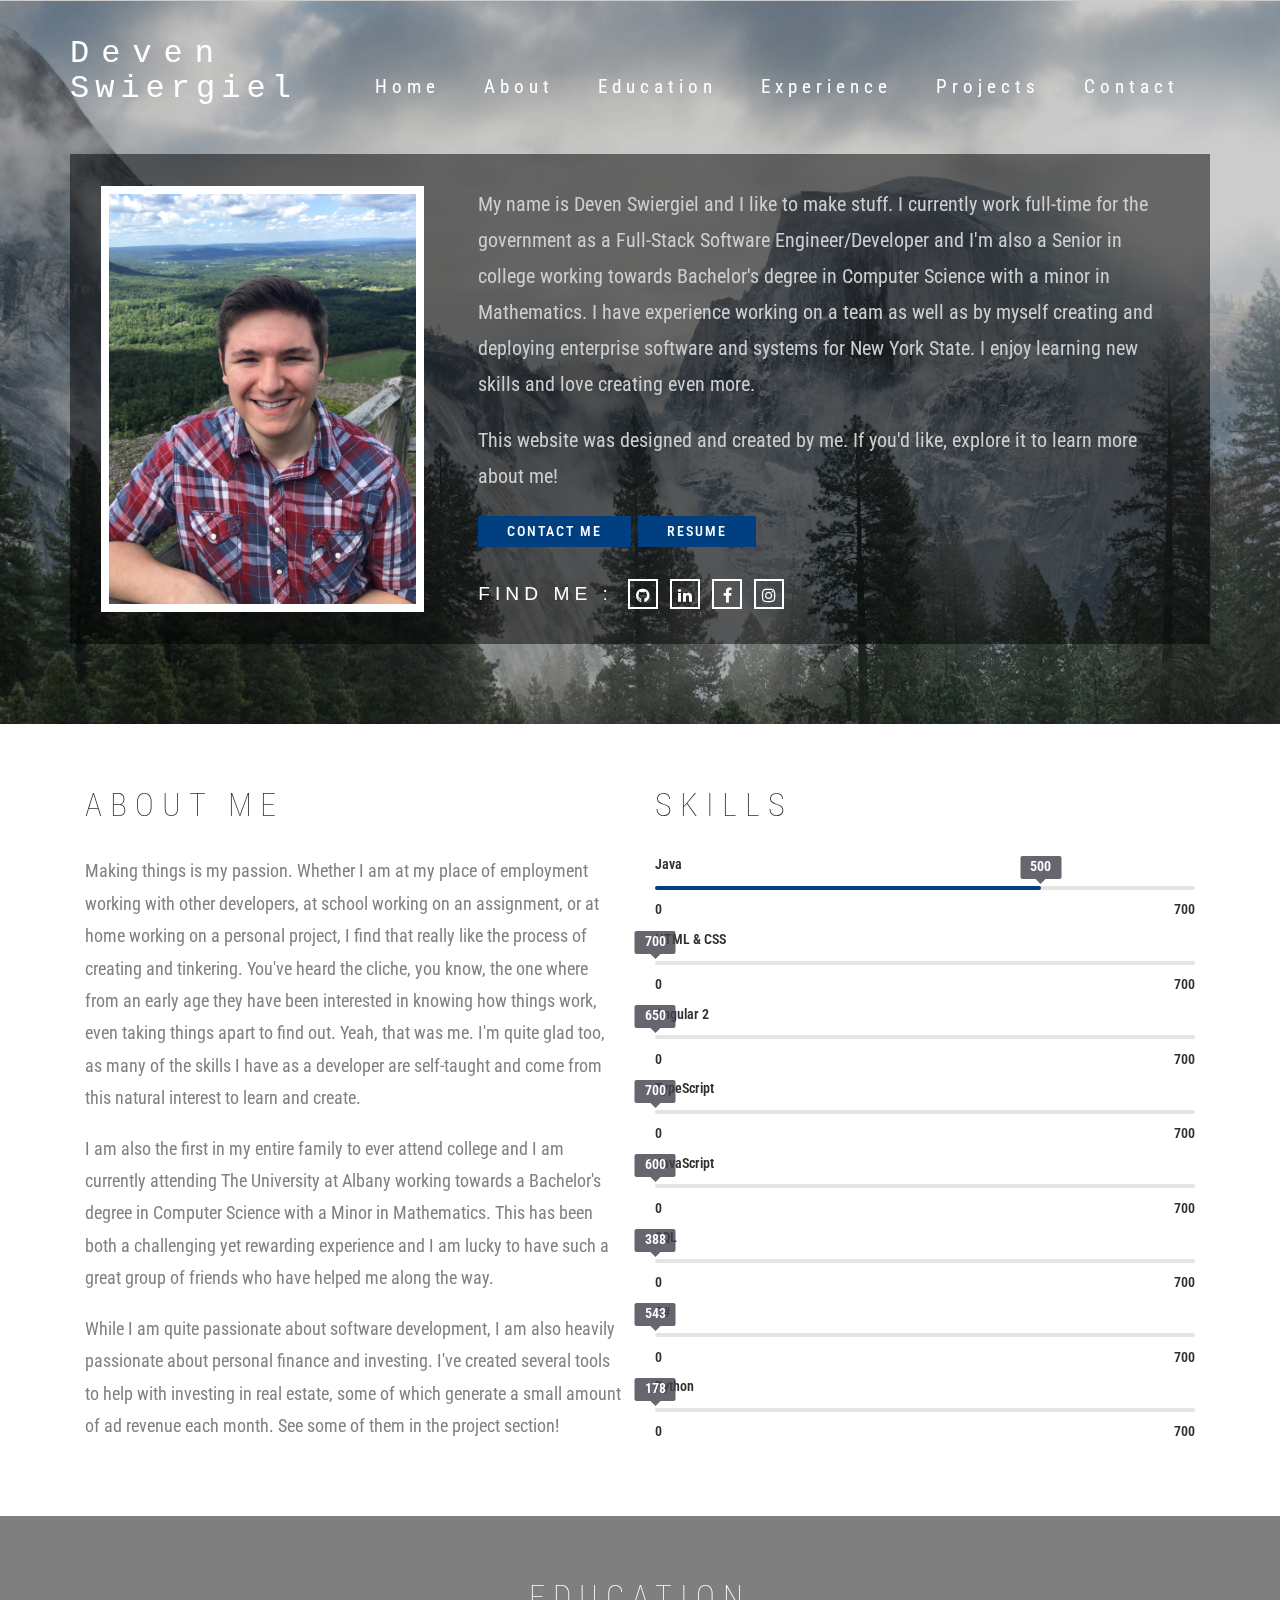
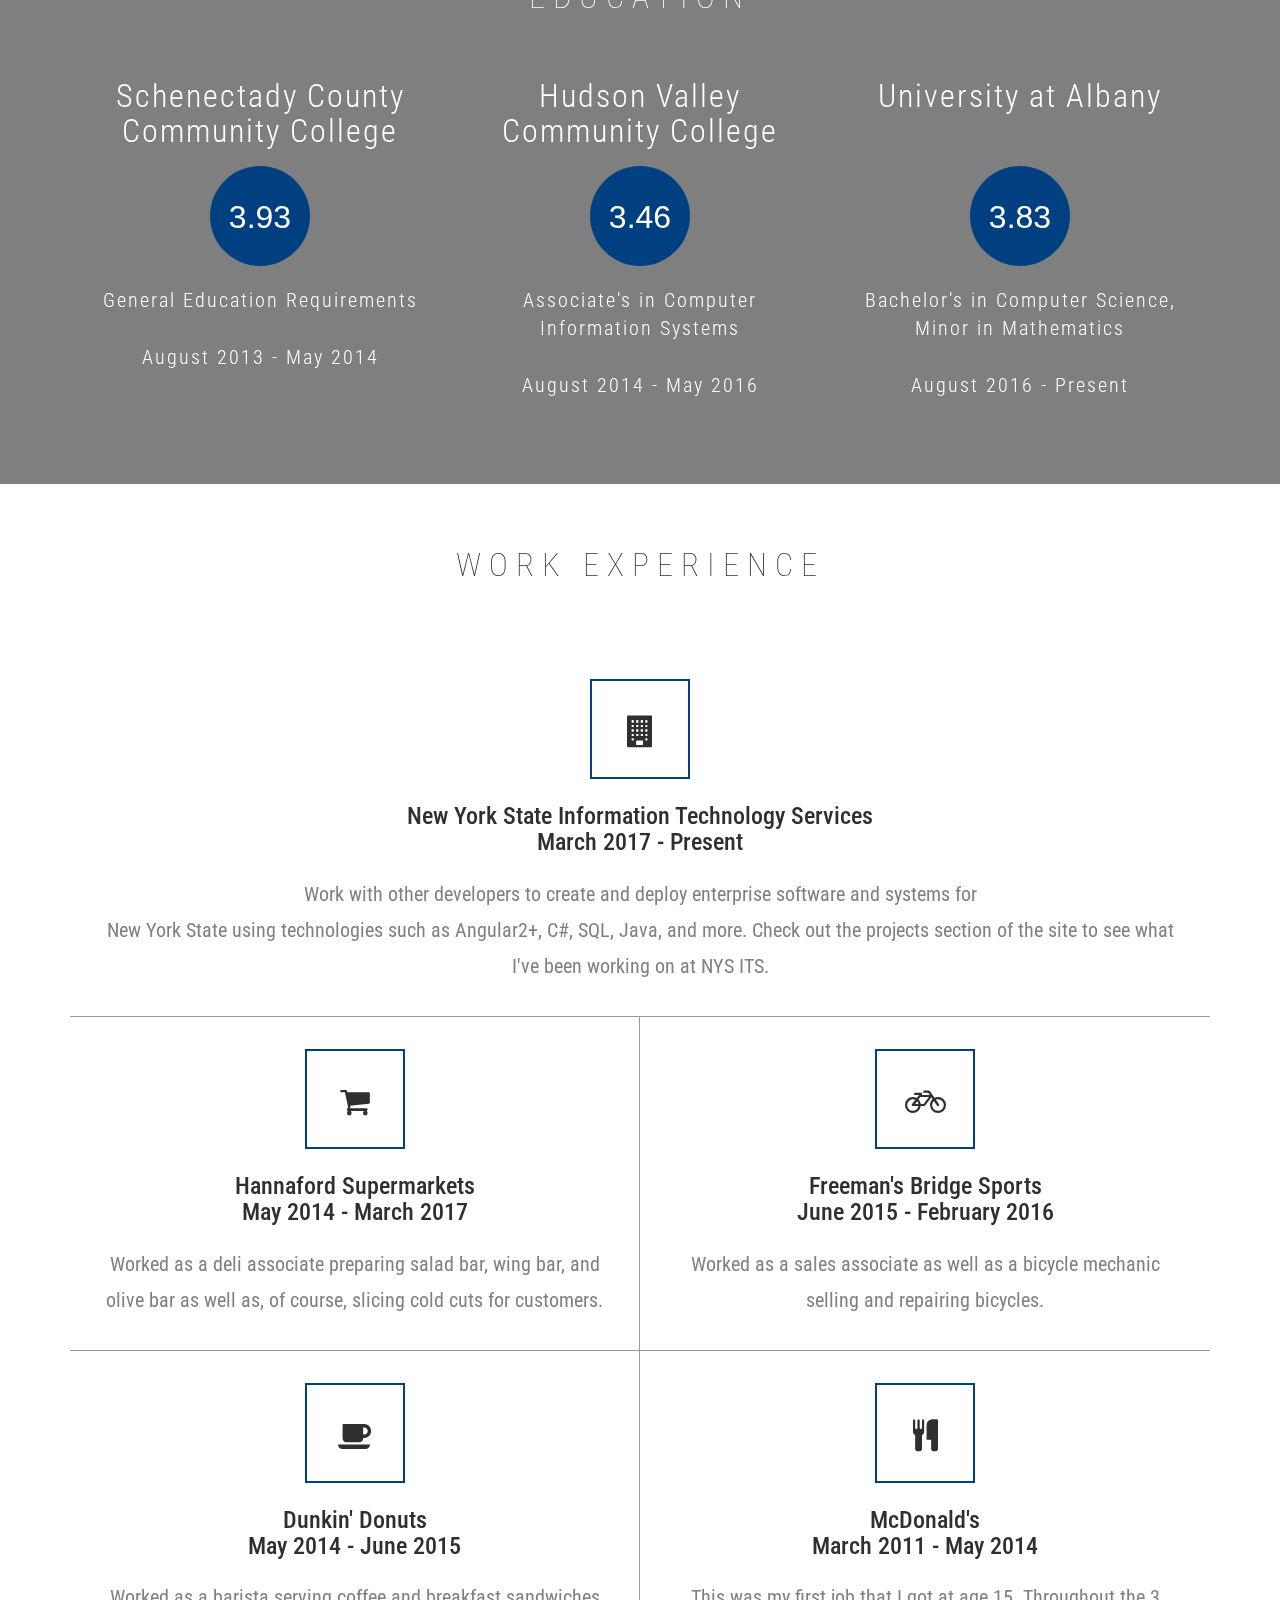
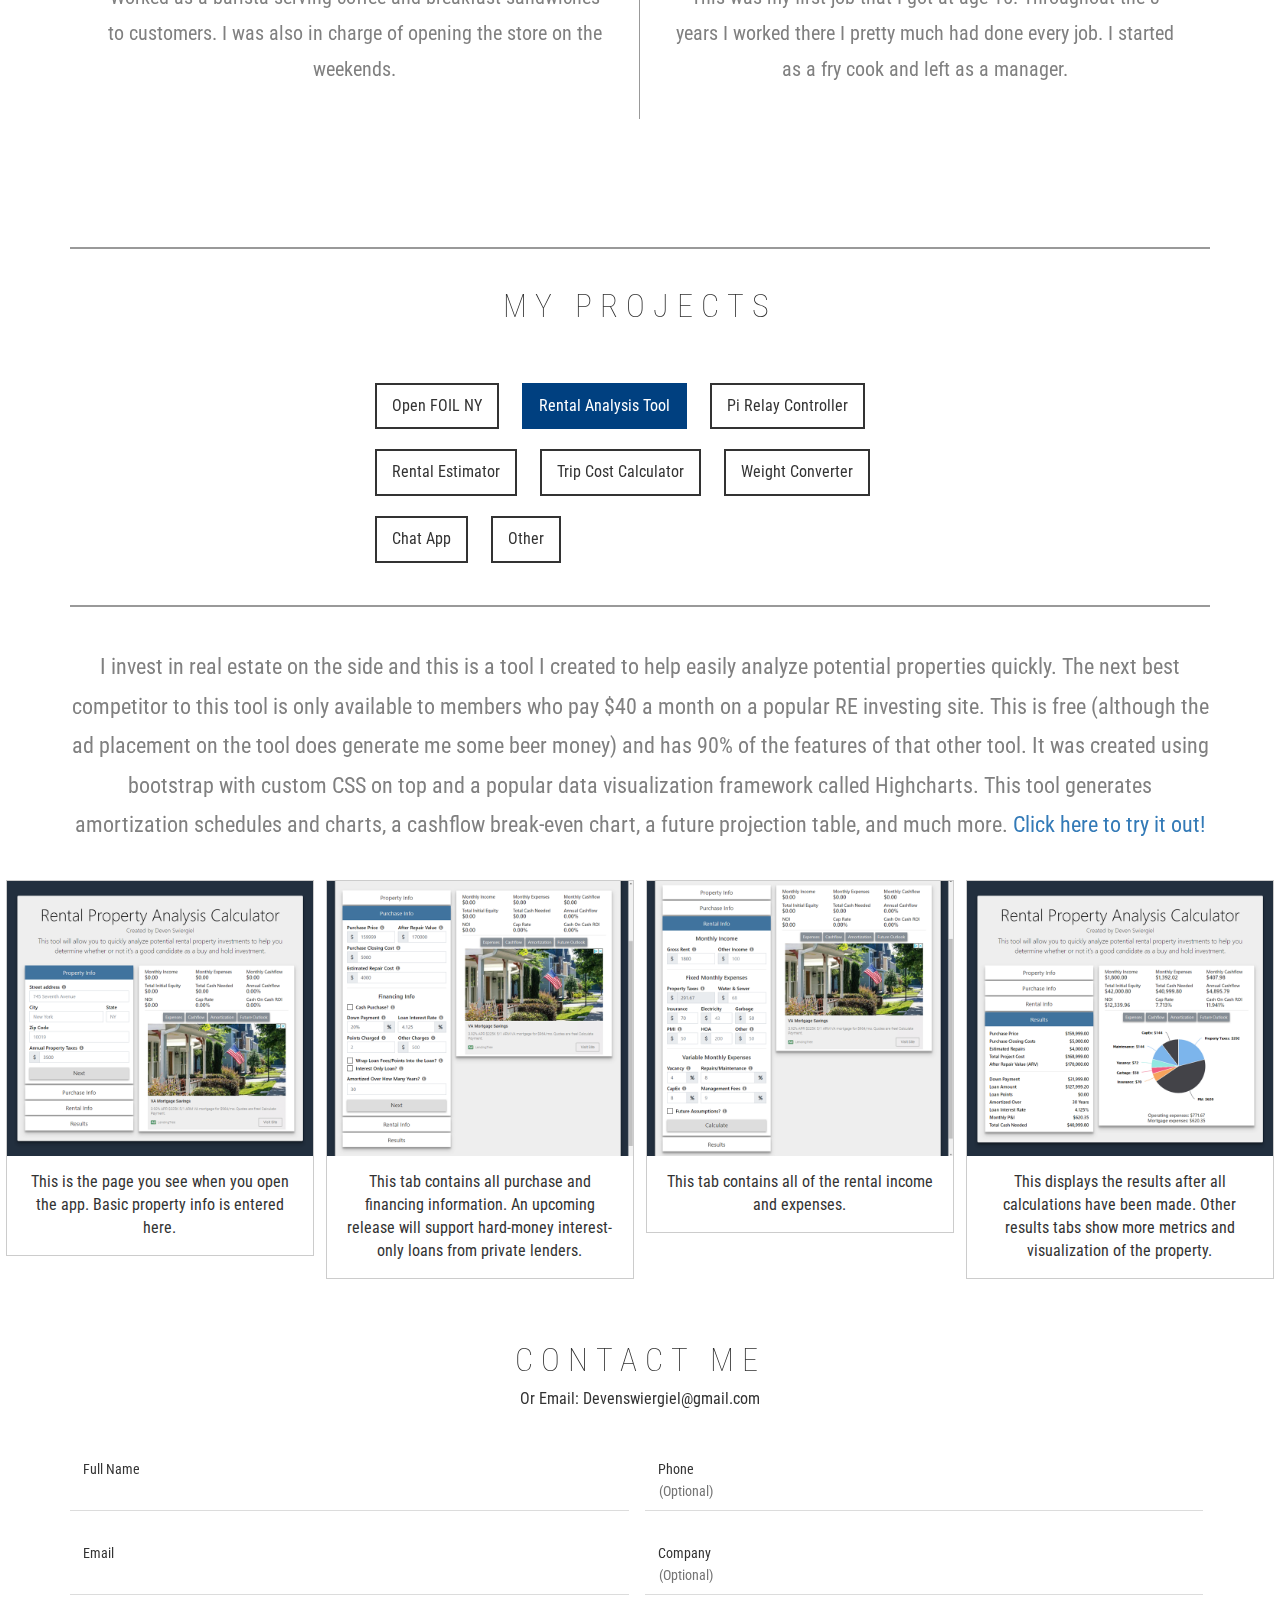
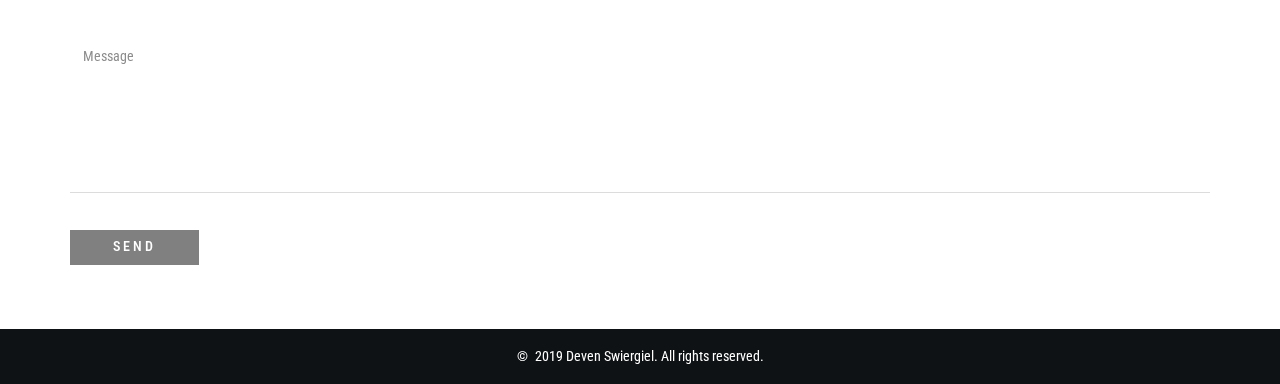
==== commit 51f0d82a: "Updates information" ====
--- a/web/index.html
+++ b/web/index.html
@@ -88,7 +88,7 @@
 
 <body>
     <!-- banner -->
-    <div class="banner" id="home">
+    <div class="banner jarallax" id="home">
         <!-- menu -->
         <div id="toggle_m_nav">
             <div id="m_nav_menu" class="m_nav">
@@ -168,11 +168,12 @@
 
 
                     <div class="banner-right-info">
-                        <p class="aboutMe" style="margin-top: 0px;">My name is Deven Swiergiel and I am a Software
-                            Engineer/Developer and Senior in college currently
-                            working for the government as a Software Developer while working towards a dual B.S. in
+                        <p class="aboutMe" style="margin-top: 0px;">My name is Deven Swiergiel and I like to make
+                            stuff. I currently work full-time for the government as a Full-Stack Software
+                            Engineer/Developer and I'm also a Senior in college working towards Bachelor's degree in
                             Computer
-                            Science and Applied Mathematics. I have experience working on a team as well as by myself
+                            Science with a minor in Mathematics. I have experience working on a team as well as by
+                            myself
                             creating
                             and deploying enterprise software and systems for New York State. I enjoy learning new
                             skills
@@ -313,9 +314,9 @@
                         and
                         come from this natural interest to learn and create.</p>
 
-                    <p>I am the first in my entire family to ever attend college and I am currently attending The
+                    <p>I am also the first in my entire family to ever attend college and I am currently attending The
                         University
-                        at Albany working towards a combined Computer Science and Applied Mathematics Bachelors degree.
+                        at Albany working towards a Bachelor's degree in Computer Science with a Minor in Mathematics.
                         This
                         has been both a challenging yet rewarding experience and I am lucky to have such a great group
                         of
@@ -388,8 +389,8 @@
                 </div>
                 <div id="educationMiddle" class="col-sm-4 agile-education-grid gpaToolTip">
                     <h4 style="letter-spacing: 2px; font-weight: 300!important">Hudson Valley Community College</h4>
-                    <i id="hud" class="fa fa-blank" aria-hidden="true">3.5</i>
-                    <p style="margin-bottom: 20px; letter-spacing: 2px; font-weight: 300!important">A.S. Computer
+                    <i id="hud" class="fa fa-blank" aria-hidden="true">3.46</i>
+                    <p style="margin-bottom: 20px; letter-spacing: 2px; font-weight: 300!important">Associate's in Computer
                         Information Systems
                         <br>
                         <br> August 2014 - May 2016
@@ -401,9 +402,8 @@
                         <br>
                         <br>
                     </h4>
-                    <i id="UA" class="fa fa-blank" aria-hidden="true">3.8</i>
-                    <p style="letter-spacing: 2px; font-weight: 300!important">B.S. Computer Science and Applied
-                        Mathematics
+                    <i id="UA" class="fa fa-blank" aria-hidden="true">3.83</i>
+                    <p style="letter-spacing: 2px; font-weight: 300!important">Bachelor's in Computer Science, Minor in Mathematics
                         <br>
                         <br> August 2016 - Present
                     </p>
@@ -440,7 +440,7 @@
                             <h5>New York State Information Technology Services
                                 <br> March 2017 - Present</h5>
                             <p>Work with other developers to create and deploy enterprise software and systems for
-                                <br> New York State using technologies such as Angular, C#, SQL, Java, and more. Check
+                                <br> New York State using technologies such as Angular2+, C#, SQL, Java, and more. Check
                                 out
                                 the projects section of the site to see what I've been working on at NYS ITS.</p>
                         </div>
@@ -1174,7 +1174,7 @@
                 }
             </script>
             <p onClick="easter()" style="display: inline-block">© </p>
-            <p style="display: inline-block">&nbsp;2018 Deven Swiergiel. All rights reserved.</p>
+            <p style="display: inline-block">&nbsp;2019 Deven Swiergiel. All rights reserved.</p>
         </div>
     </div>
     <!-- //copyright -->
--- a/web/css/style.css
+++ b/web/css/style.css
@@ -179,6 +179,26 @@
         width: 100%;
     }
 }
+
+/* width */
+::-webkit-scrollbar {
+    width: 10px;
+  }
+  
+  /* Track */
+  ::-webkit-scrollbar-track {
+    background: #f1f1f1; 
+  }
+   
+  /* Handle */
+  ::-webkit-scrollbar-thumb {
+    background: #888; 
+  }
+  
+  /* Handle on hover */
+  ::-webkit-scrollbar-thumb:hover {
+    background: #555; 
+  }
 
 .border {
     margin-left: auto;
@@ -1183,10 +1203,10 @@
         border-bottom: solid 1px #999999 !important;
     }
     .m_nav_item a {
-        font-size: 1em !important;
+        /* font-size: 1em !important; */
     }
     .resume a {
-        font-size: 1em !important;
+        /* font-size: 1em !important; */
     }
     .feedback-grids {
         width: 100%;
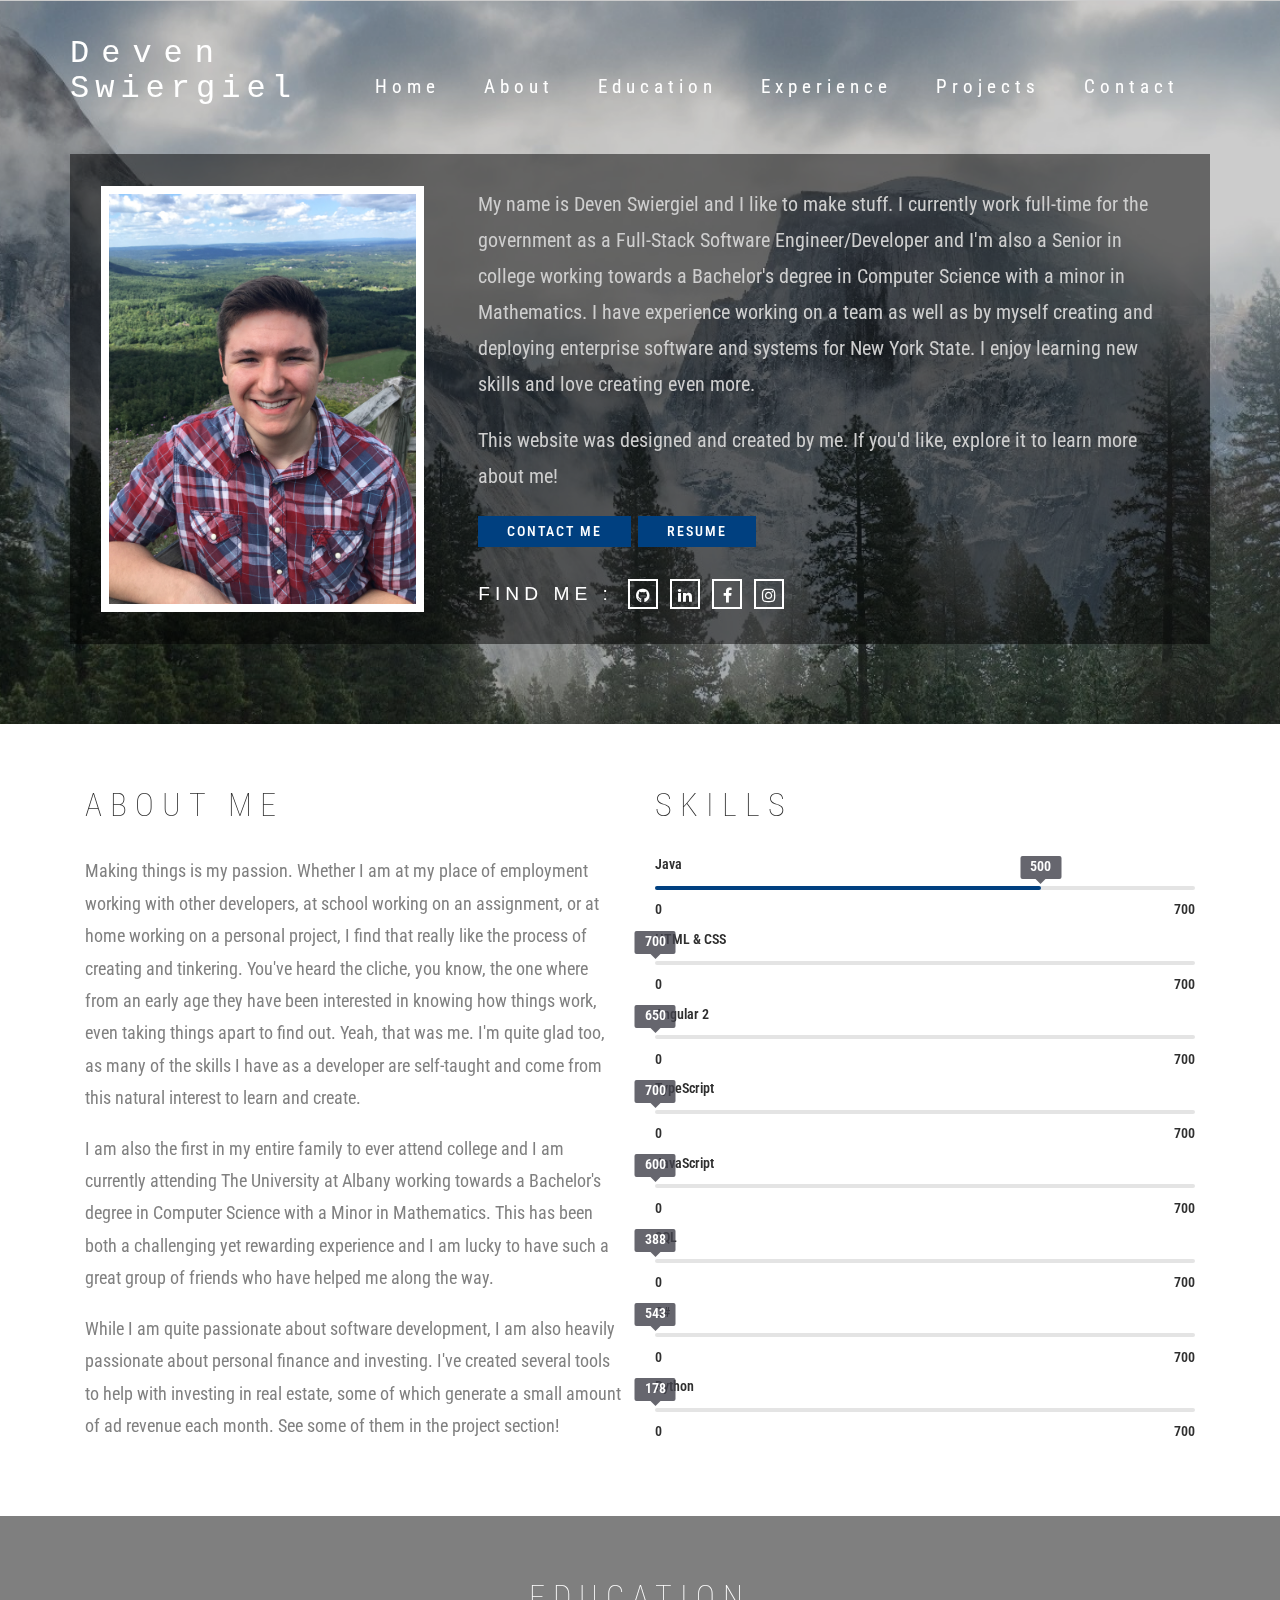
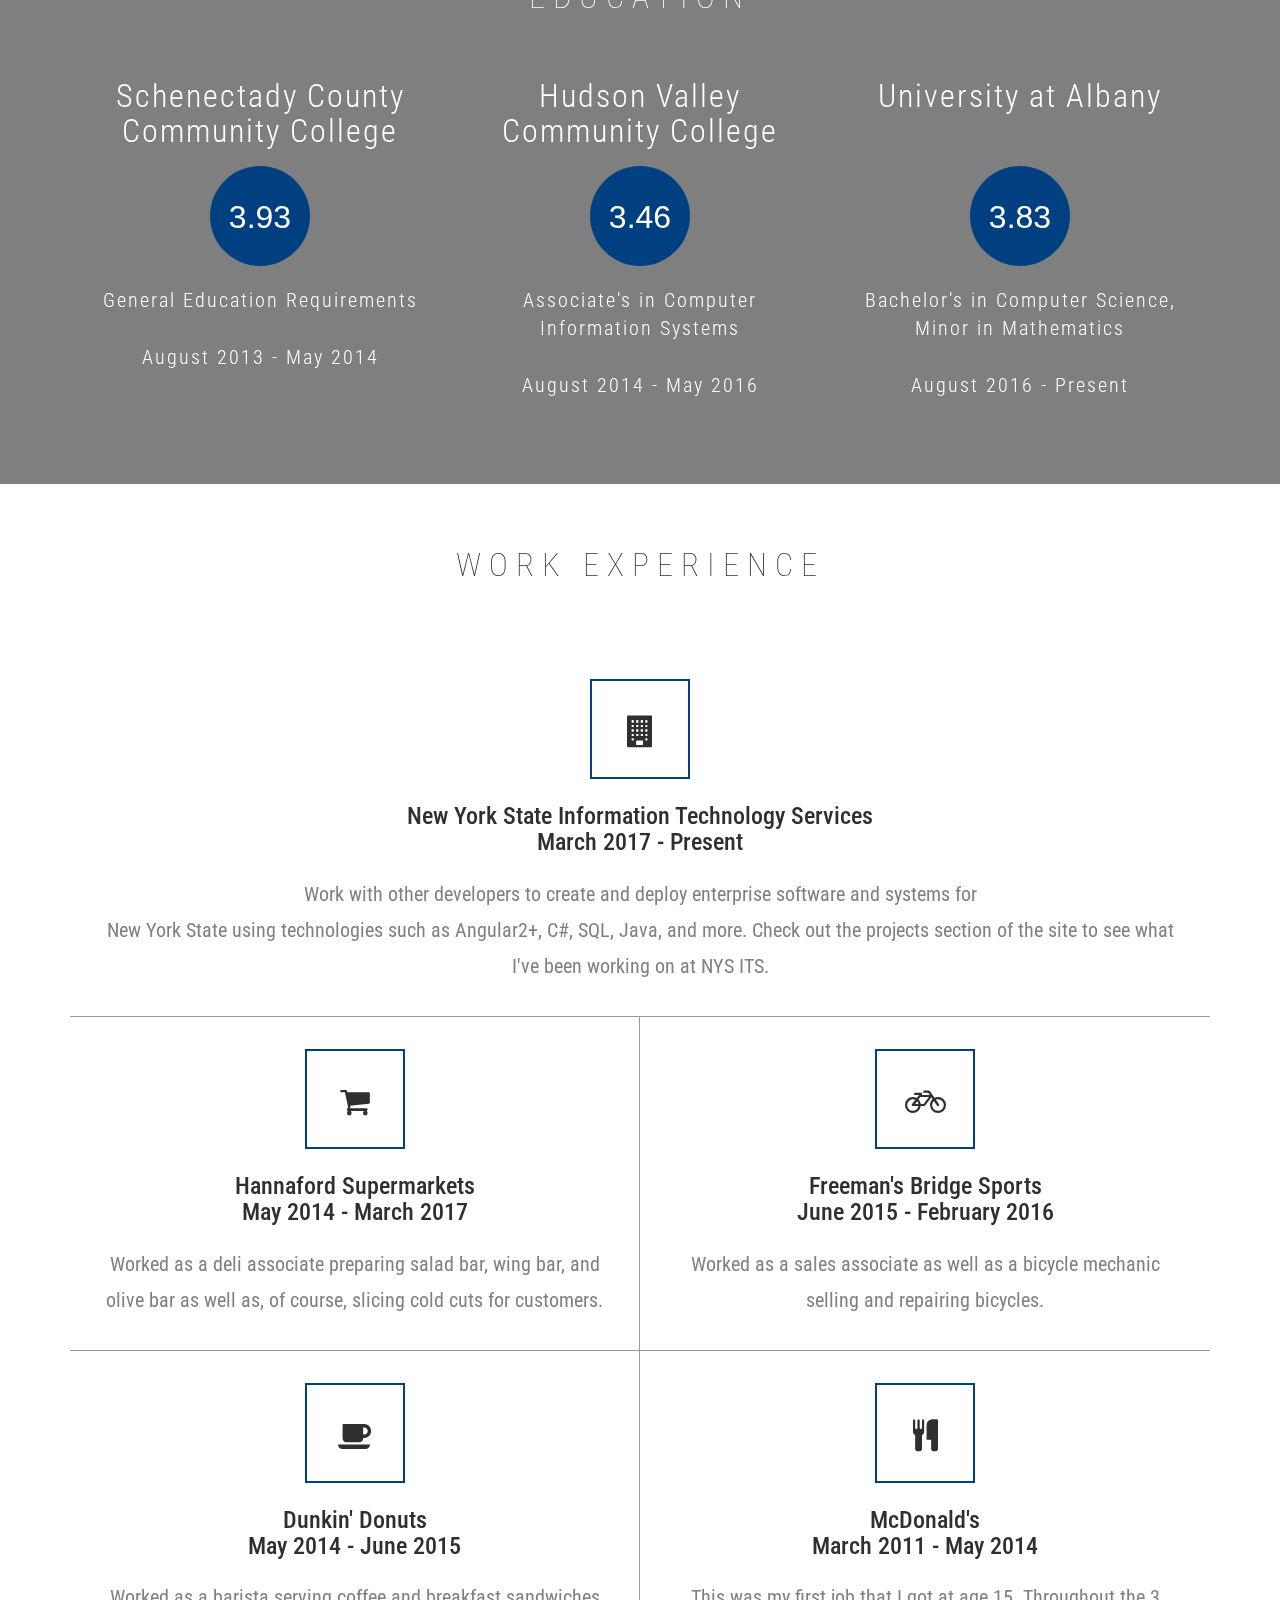
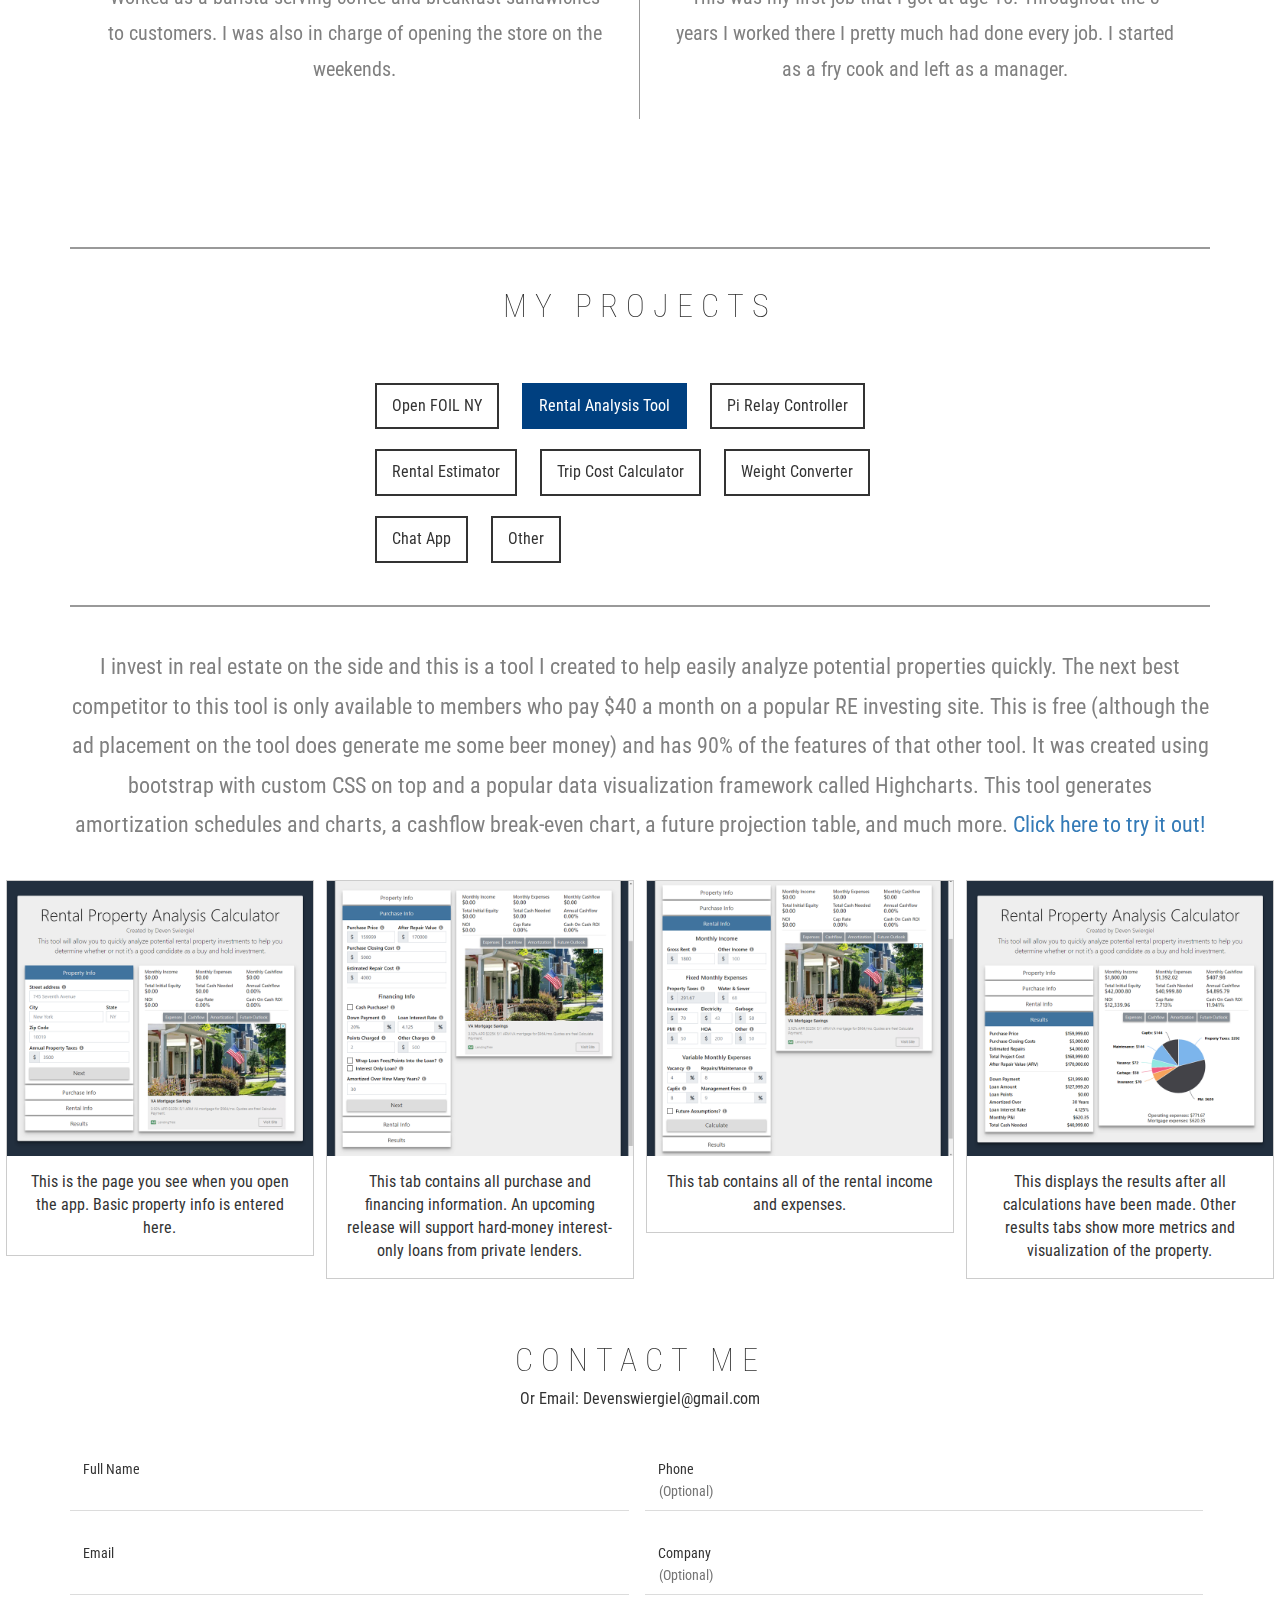
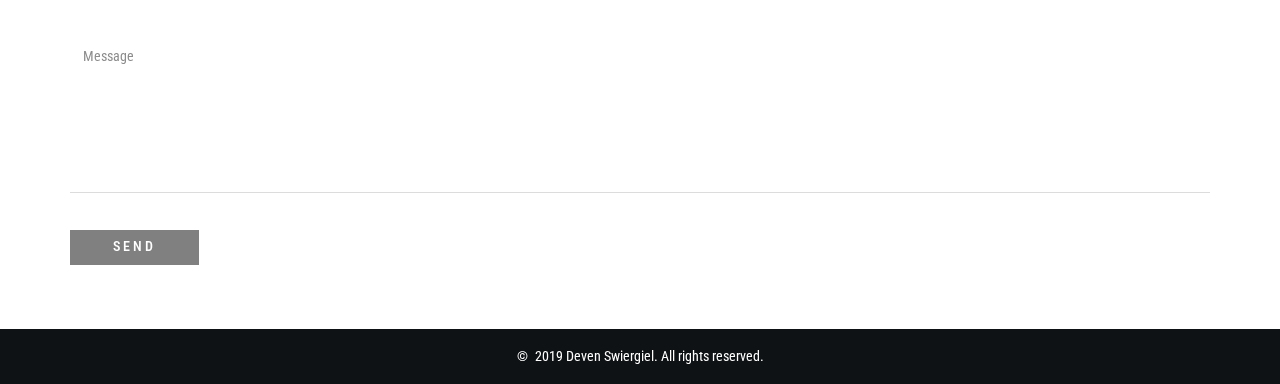
==== commit ce614dad: "Fixes typo" ====
--- a/web/index.html
+++ b/web/index.html
@@ -170,7 +170,7 @@
                     <div class="banner-right-info">
                         <p class="aboutMe" style="margin-top: 0px;">My name is Deven Swiergiel and I like to make
                             stuff. I currently work full-time for the government as a Full-Stack Software
-                            Engineer/Developer and I'm also a Senior in college working towards Bachelor's degree in
+                            Engineer/Developer and I'm also a Senior in college working towards a Bachelor's degree in
                             Computer
                             Science with a minor in Mathematics. I have experience working on a team as well as by
                             myself
@@ -1184,4 +1184,4 @@
 
 </body>
 
-</html>+</html>
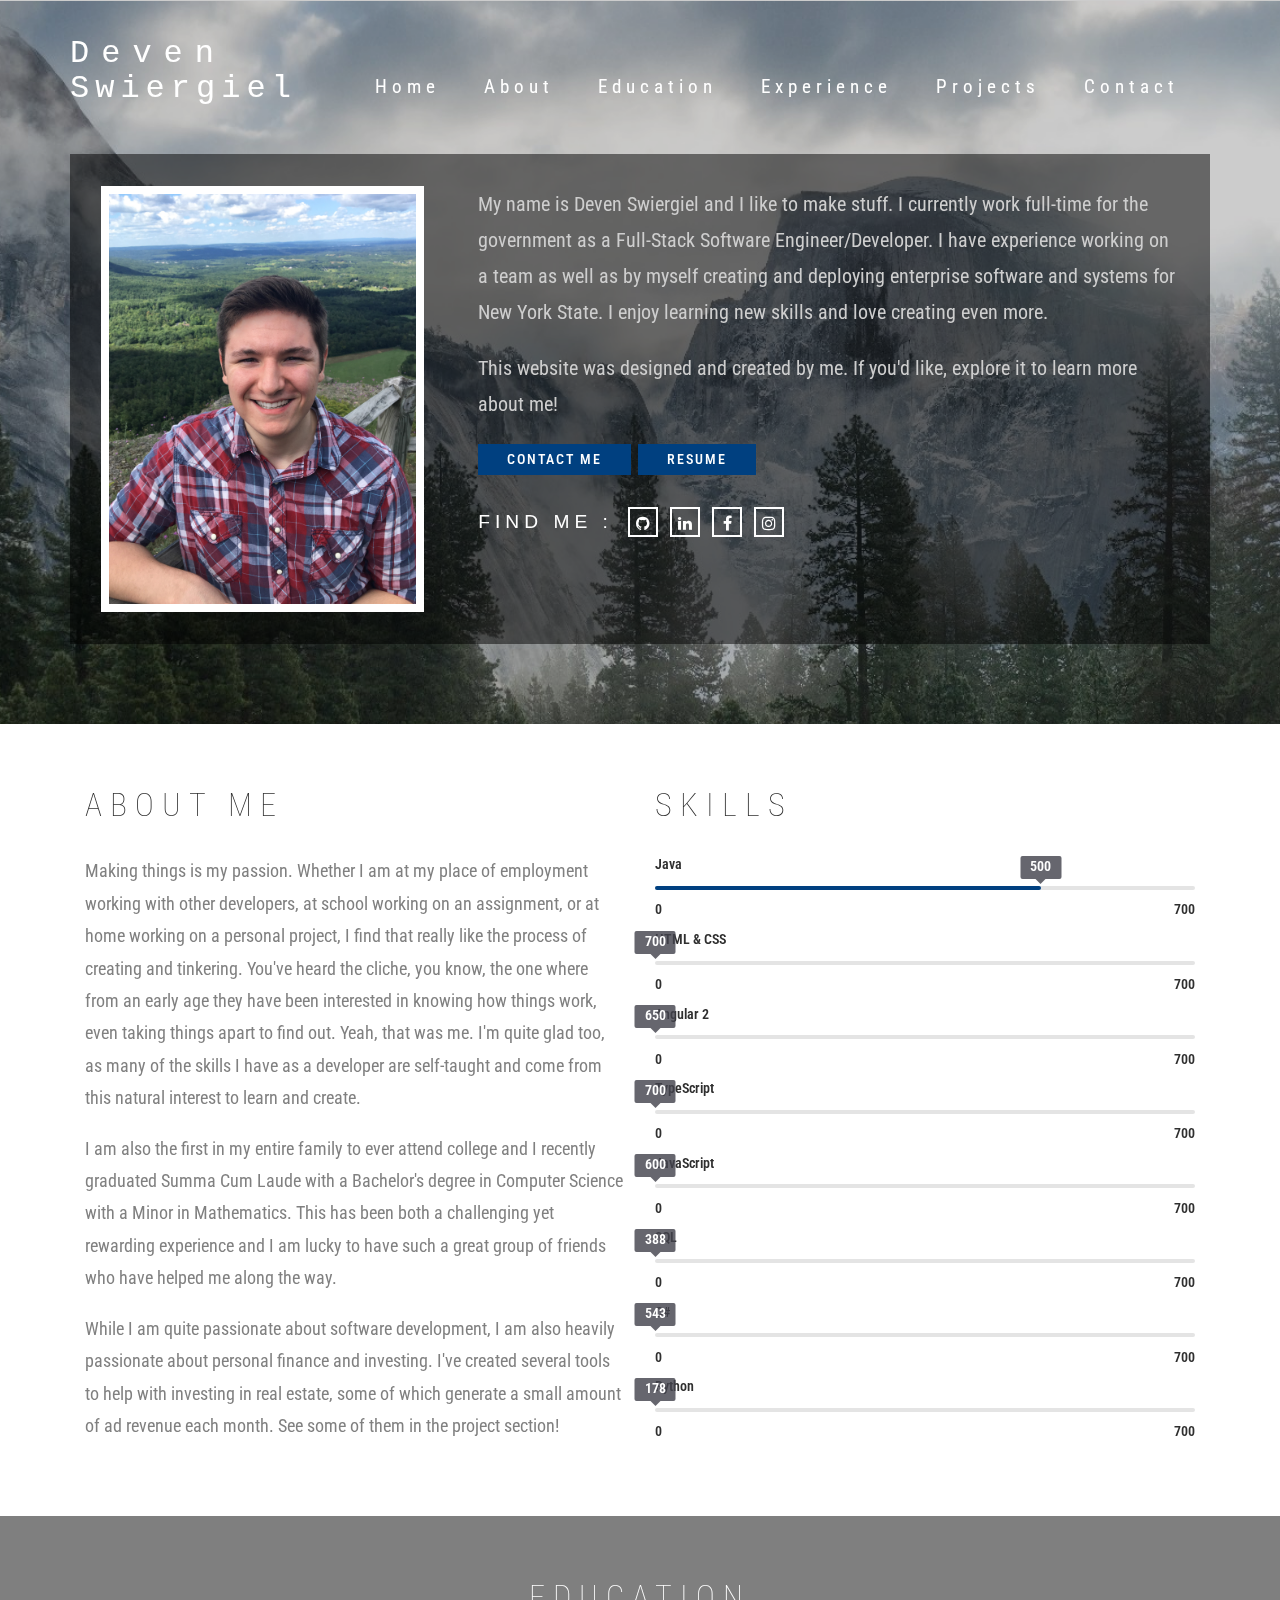
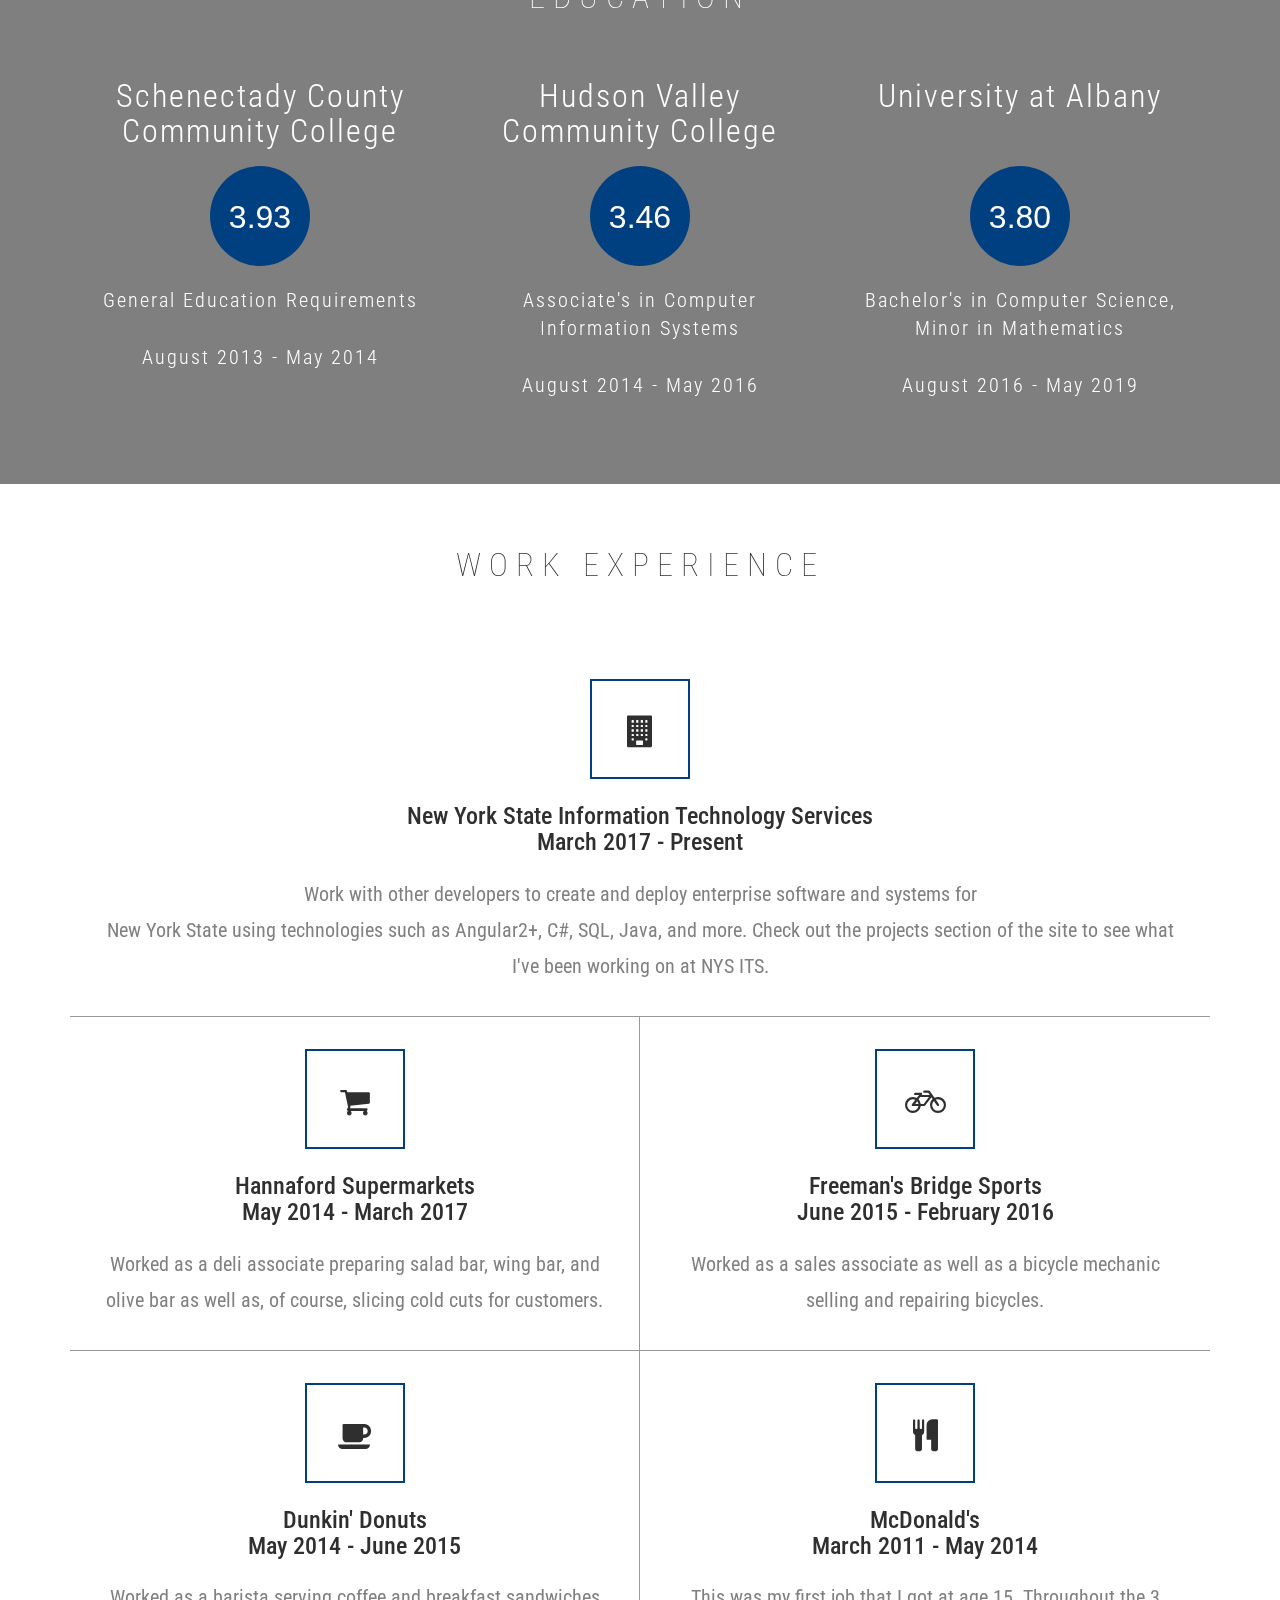
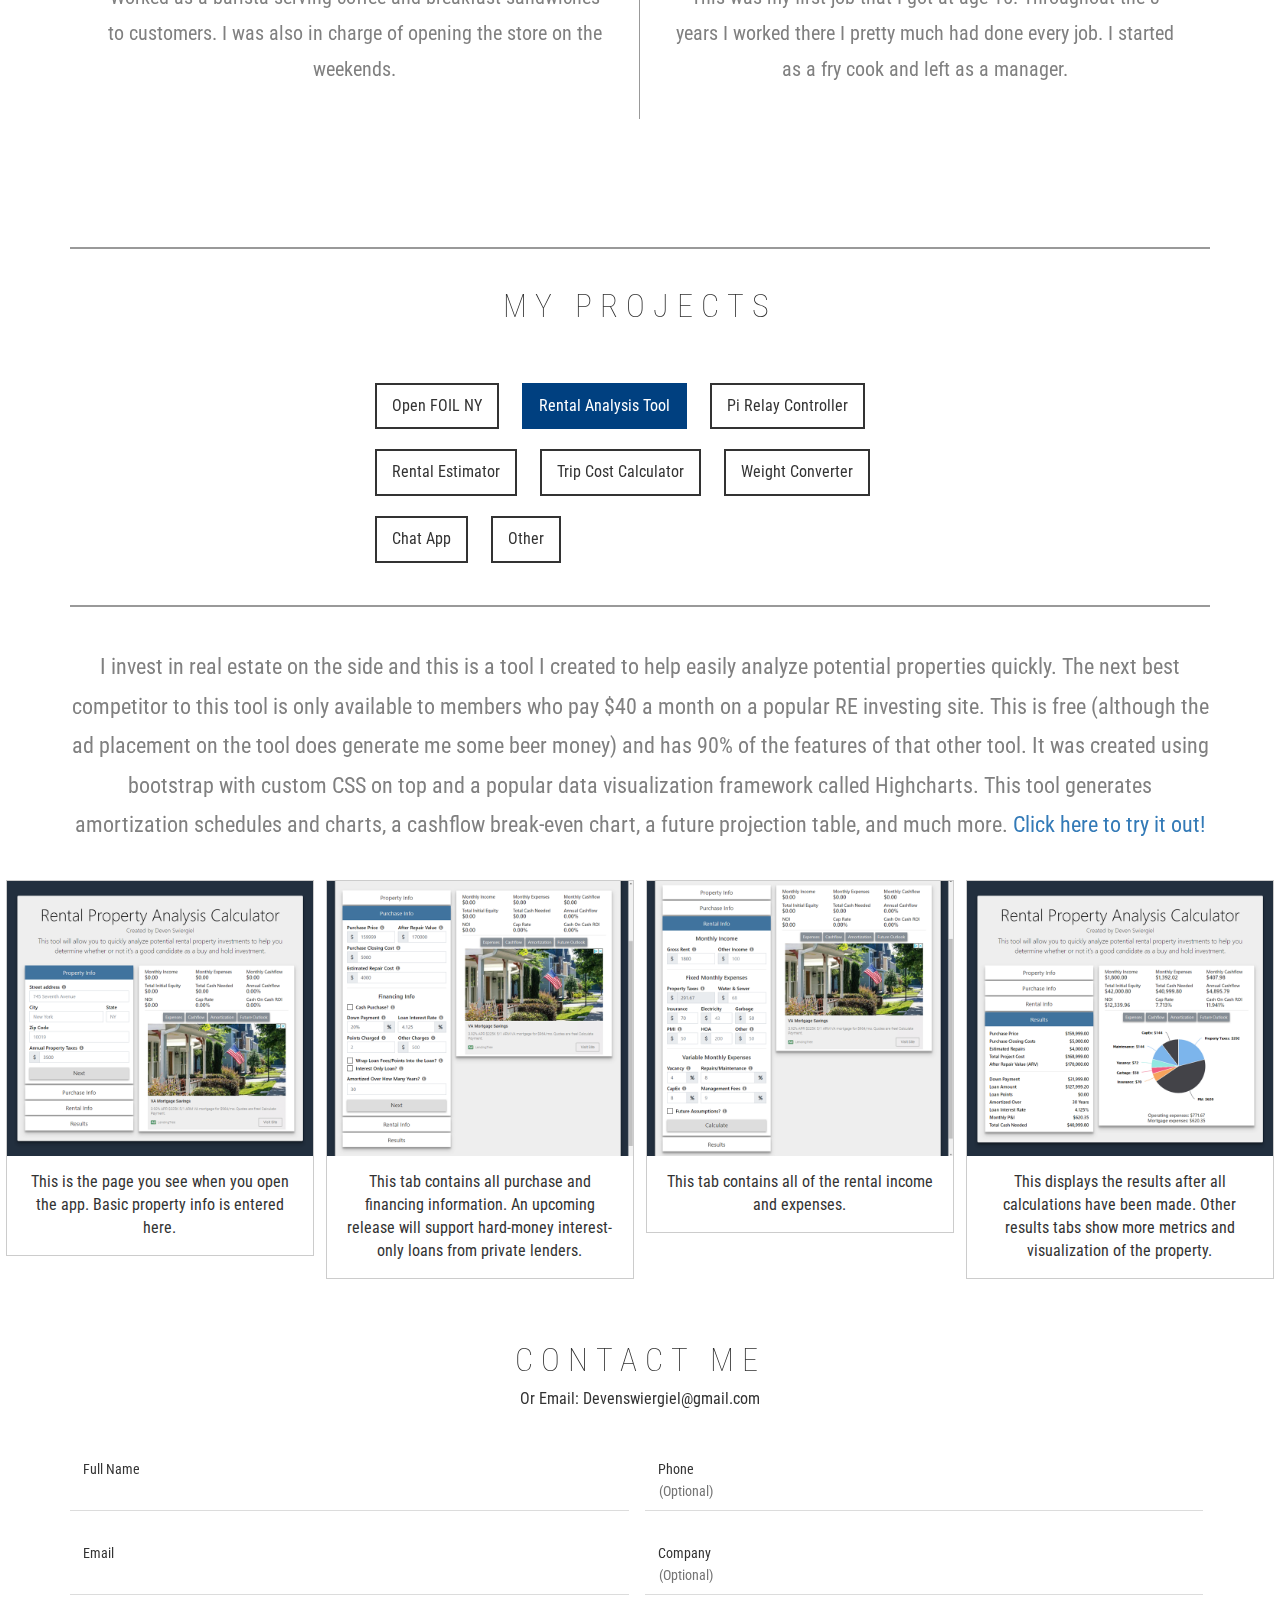
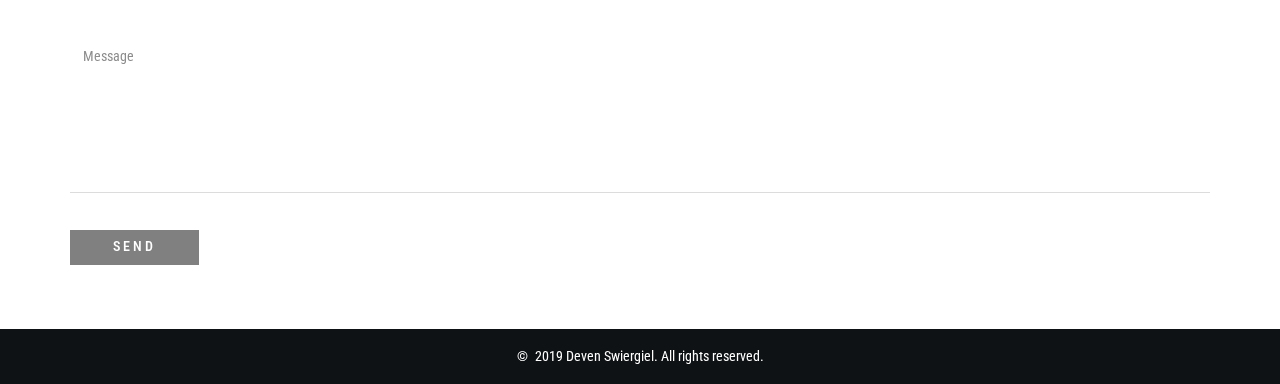
==== commit edd31eed: "Updates info" ====
--- a/web/index.html
+++ b/web/index.html
@@ -170,9 +170,7 @@
                     <div class="banner-right-info">
                         <p class="aboutMe" style="margin-top: 0px;">My name is Deven Swiergiel and I like to make
                             stuff. I currently work full-time for the government as a Full-Stack Software
-                            Engineer/Developer and I'm also a Senior in college working towards a Bachelor's degree in
-                            Computer
-                            Science with a minor in Mathematics. I have experience working on a team as well as by
+                            Engineer/Developer. I have experience working on a team as well as by
                             myself
                             creating
                             and deploying enterprise software and systems for New York State. I enjoy learning new
@@ -314,9 +312,7 @@
                         and
                         come from this natural interest to learn and create.</p>
 
-                    <p>I am also the first in my entire family to ever attend college and I am currently attending The
-                        University
-                        at Albany working towards a Bachelor's degree in Computer Science with a Minor in Mathematics.
+                    <p>I am also the first in my entire family to ever attend college and I recently graduated Summa Cum Laude with a Bachelor's degree in Computer Science with a Minor in Mathematics.
                         This
                         has been both a challenging yet rewarding experience and I am lucky to have such a great group
                         of
@@ -402,10 +398,10 @@
                         <br>
                         <br>
                     </h4>
-                    <i id="UA" class="fa fa-blank" aria-hidden="true">3.83</i>
+                    <i id="UA" class="fa fa-blank" aria-hidden="true">3.80</i>
                     <p style="letter-spacing: 2px; font-weight: 300!important">Bachelor's in Computer Science, Minor in Mathematics
                         <br>
-                        <br> August 2016 - Present
+                        <br> August 2016 - May 2019
                     </p>
                 </div>
                 <div class="clearfix"> </div>
